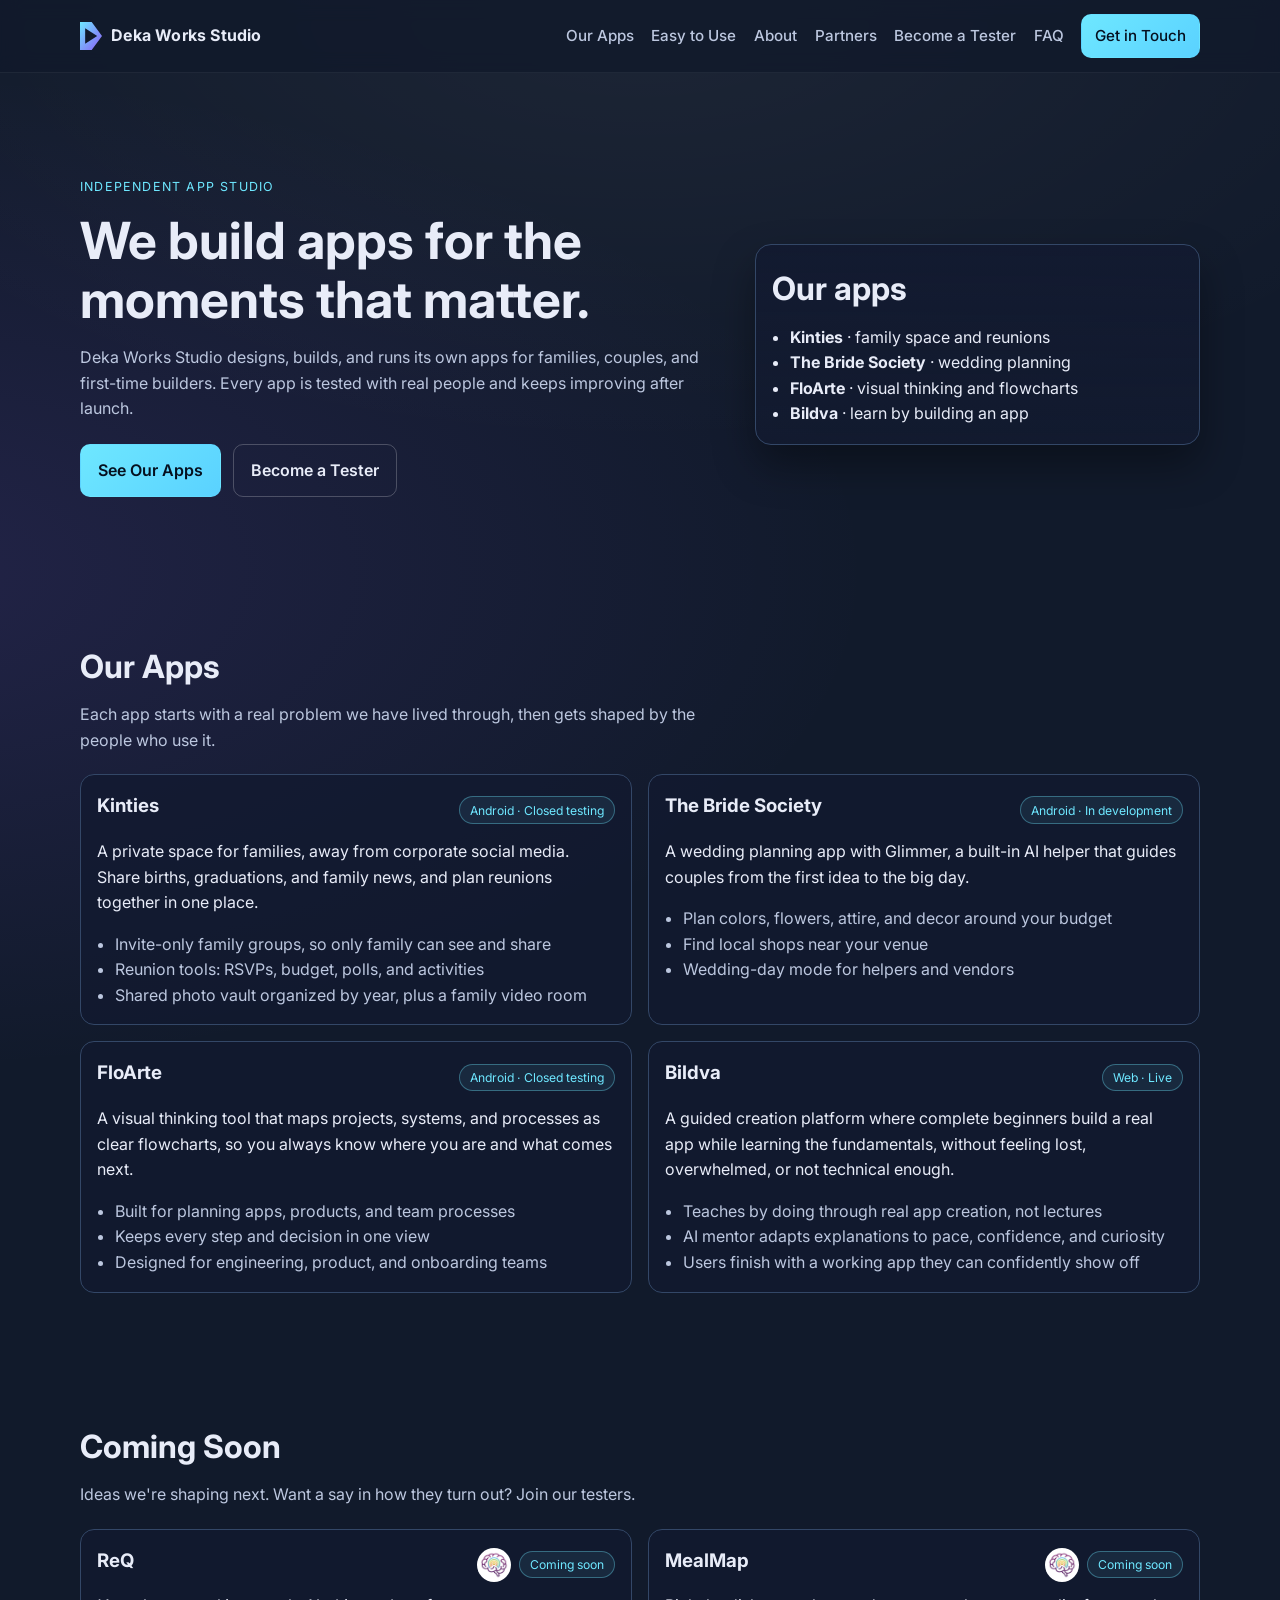
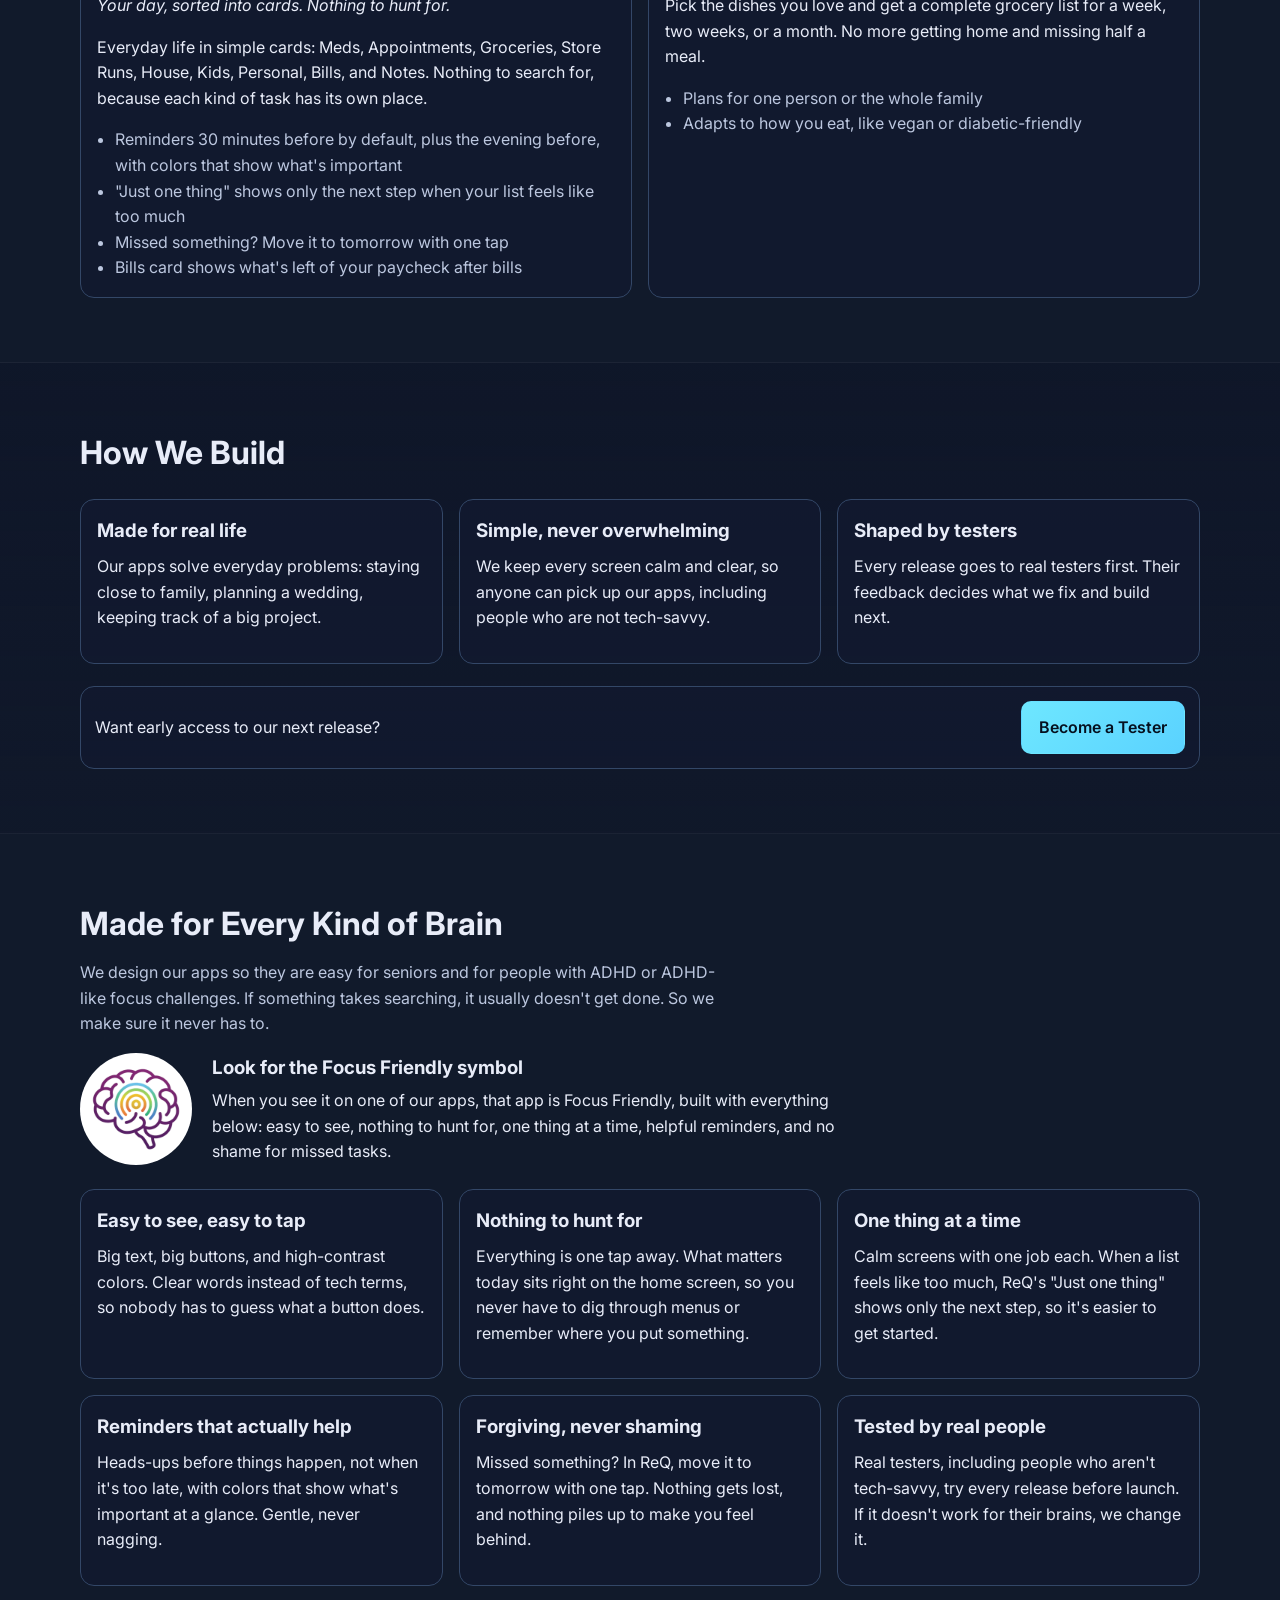
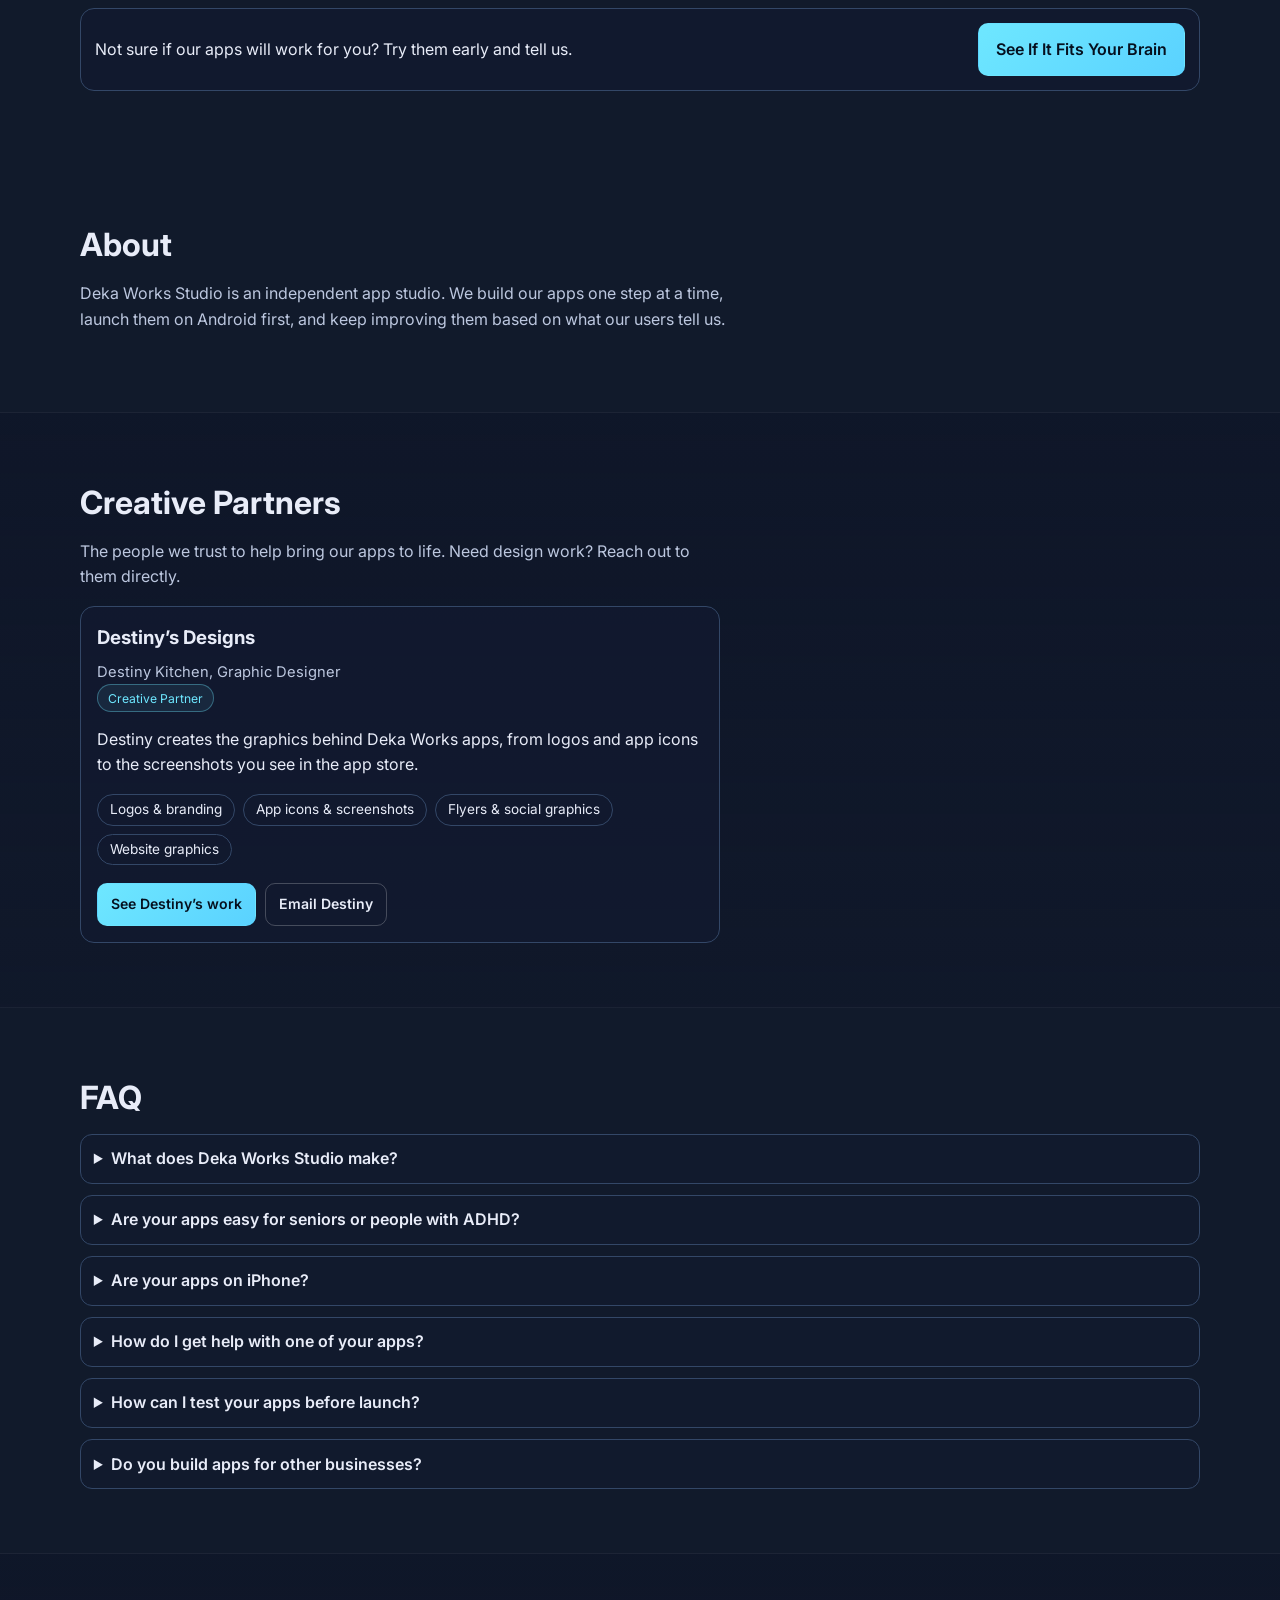
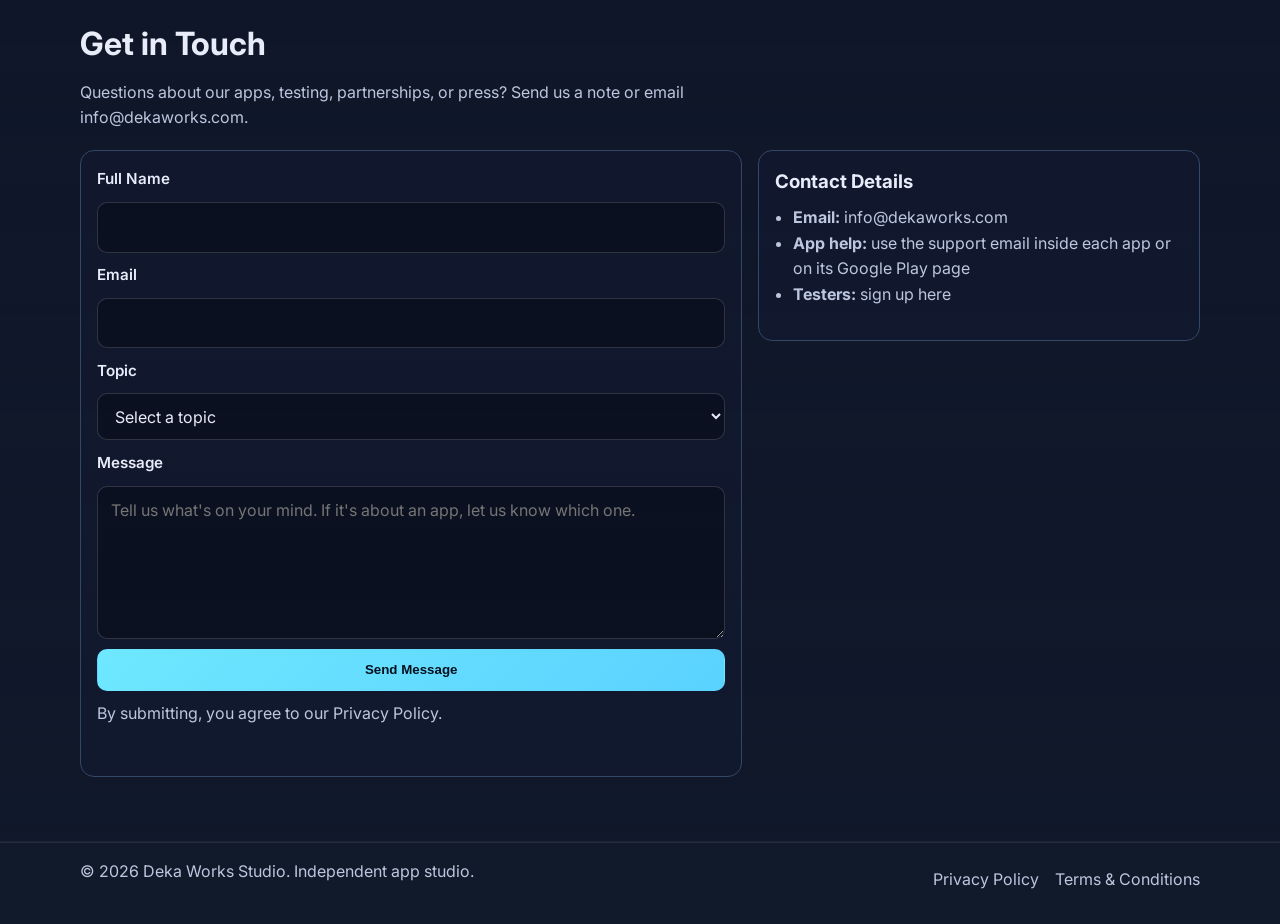
==== index.html @ d9cb5212 "Add a Destiny's Designs portfolio page - Hero, services and a Start a design project button - Select" ====
<!doctype html>
<html lang="en">
  <head>
    <meta charset="UTF-8" />
    <meta name="viewport" content="width=device-width, initial-scale=1.0" />
    <link rel="icon" href="assets/favicons/favicon.svg" type="image/svg+xml" />
    <link rel="apple-touch-icon" href="assets/favicons/logo-icon.png" />
    <title>Deka Works Studio | The App Studio Behind Kinties, The Bride Society, FloArte &amp; Bildva</title>
    <meta
      name="description"
      content="Deka Works Studio is an independent app studio that designs, builds, and runs its own apps, including Kinties, The Bride Society, FloArte, and Bildva."
    />
    <meta name="theme-color" content="#0b1220" />
    <meta name="robots" content="index,follow" />
    <meta name="author" content="Deka Works Studio" />
    <link rel="canonical" href="https://dekaworks.com/" />

    <meta property="og:title" content="Deka Works Studio | Independent App Studio" />
    <meta
      property="og:description"
      content="Independent app studio behind Kinties, The Bride Society, FloArte, and Bildva."
    />
    <meta property="og:type" content="website" />
    <meta property="og:url" content="https://dekaworks.com/" />
    <meta property="og:site_name" content="Deka Works Studio" />
    <meta property="og:locale" content="en_US" />
    <meta property="og:image" content="https://dekaworks.com/assets/logos/og-image.png" />
    <meta property="og:image:alt" content="Deka Works Studio preview" />

    <meta name="twitter:card" content="summary_large_image" />
    <meta name="twitter:title" content="Deka Works Studio | Independent App Studio" />
    <meta
      name="twitter:description"
      content="Independent app studio behind Kinties, The Bride Society, FloArte, and Bildva."
    />
    <meta name="twitter:image" content="https://dekaworks.com/assets/logos/og-image.png" />
    <script defer data-domain="dekaworks.com" src="https://plausible.io/js/script.outbound-links.file-downloads.js"></script>

    <script type="application/ld+json">
{
  "@context": "https://schema.org",
  "@type": "Organization",
  "name": "Deka Works Studio",
  "url": "https://dekaworks.com",
  "logo": "https://dekaworks.com/assets/logos/logo-dark.png",
  "description": "Deka Works Studio is an independent app studio that designs, builds, and runs its own apps, including Kinties, The Bride Society, FloArte, and Bildva.",
  "email": "info@dekaworks.com"
}
    </script>
    <script type="application/ld+json">
{
  "@context": "https://schema.org",
  "@type": "FAQPage",
  "mainEntity": [
    {
      "@type": "Question",
      "name": "What does Deka Works Studio make?",
      "acceptedAnswer": {
        "@type": "Answer",
        "text": "We design, build, and run our own apps: Kinties for families, The Bride Society for couples planning a wedding, FloArte for mapping projects and processes, and Bildva for first-time app builders."
      }
    },
    {
      "@type": "Question",
      "name": "Are your apps on iPhone?",
      "acceptedAnswer": {
        "@type": "Answer",
        "text": "Our apps launch on Android first. iPhone versions are planned for later."
      }
    },
    {
      "@type": "Question",
      "name": "How do I get help with one of your apps?",
      "acceptedAnswer": {
        "@type": "Answer",
        "text": "Use the support email listed inside the app or on its Google Play page, or contact us at info@dekaworks.com and we will point you in the right direction."
      }
    },
    {
      "@type": "Question",
      "name": "How can I test your apps before launch?",
      "acceptedAnswer": {
        "@type": "Answer",
        "text": "Sign up on our App Testers page. We invite testers to early releases and ask for honest feedback."
      }
    },
    {
      "@type": "Question",
      "name": "Do you build apps for other businesses?",
      "acceptedAnswer": {
        "@type": "Answer",
        "text": "Not right now. We are focused on building and improving our own apps."
      }
    }
  ]
}
    </script>

    <style>
      :root {
        --bg: #111a2b;
        --text: #e8ecf8;
        --muted: #bcc7df;
        --brand: #6ee7ff;
        --brand-2: #8b5cf6;
        --line: #334767;
      }
      * {
        box-sizing: border-box;
      }
      html,
      body {
        margin: 0;
        padding: 0;
      }
      body {
        font-family: Inter, system-ui, -apple-system, Segoe UI, Roboto, Helvetica, Arial, sans-serif;
        color: var(--text);
        background: radial-gradient(1200px 600px at 80% -10%, rgba(110, 231, 255, 0.16), transparent),
          radial-gradient(1000px 500px at -10% 10%, rgba(139, 92, 246, 0.14), transparent),
          radial-gradient(900px 450px at 50% 0%, rgba(255, 255, 255, 0.05), transparent), var(--bg);
        line-height: 1.6;
      }
      .container {
        width: min(1120px, 92%);
        margin: 0 auto;
      }
      .site-header {
        position: sticky;
        top: 0;
        z-index: 50;
        backdrop-filter: blur(10px);
        background: rgba(17, 26, 43, 0.8);
        border-bottom: 1px solid rgba(255, 255, 255, 0.06);
      }
      .nav-wrap {
        display: flex;
        align-items: center;
        justify-content: space-between;
        min-height: 72px;
        gap: 1rem;
      }
      .brand {
        display: inline-flex;
        align-items: center;
        gap: 0.55rem;
        font-weight: 700;
        letter-spacing: 0.2px;
        color: inherit;
        text-decoration: none;
      }
      .brand-dot {
        width: 12px;
        height: 12px;
        border-radius: 999px;
        background: linear-gradient(135deg, var(--brand), var(--brand-2));
        box-shadow: 0 0 16px rgba(110, 231, 255, 0.8);
      }
      .brand-mark {
        display: block;
        height: 28px;
        width: auto;
      }
      .site-nav {
        display: flex;
        align-items: center;
        gap: 1.1rem;
      }
      .site-nav a {
        color: var(--muted);
        text-decoration: none;
        font-weight: 500;
        font-size: 0.95rem;
      }
      .hero {
        padding: 6.5rem 0 4rem;
      }
      .hero-grid {
        display: grid;
        grid-template-columns: 1.3fr 0.9fr;
        gap: 2rem;
        align-items: center;
      }
      .eyebrow {
        color: var(--brand);
        text-transform: uppercase;
        letter-spacing: 1.2px;
        font-size: 0.78rem;
        margin: 0 0 0.9rem;
      }
      h1 {
        font-size: clamp(2rem, 4vw, 3.35rem);
        line-height: 1.15;
        margin: 0 0 1rem;
      }
      .hero-copy {
        color: var(--muted);
        max-width: 65ch;
      }
      .hero-card {
        border: 1px solid var(--line);
        border-radius: 16px;
        padding: 1.1rem 1rem;
        background: linear-gradient(180deg, rgba(18, 26, 48, 0.96), rgba(18, 26, 48, 0.72));
      }
      @media (max-width: 960px) {
        .site-nav {
          display: none;
        }
        .hero {
          padding-top: 4.5rem;
        }
        .hero-grid {
          grid-template-columns: 1fr;
        }
      }
    </style>

    <link rel="preconnect" href="https://fonts.googleapis.com" />
    <link rel="preconnect" href="https://fonts.gstatic.com" crossorigin />
    <link
      href="https://fonts.googleapis.com/css2?family=Inter:wght@400;600;700&display=swap"
      rel="stylesheet"
    />
    <link rel="preload" href="styles.css" as="style" />
    <link rel="stylesheet" href="styles.css" media="print" onload="this.media='all'" />
    <noscript><link rel="stylesheet" href="styles.css" /></noscript>
  </head>
  <body>
    <header class="site-header" id="top">
      <div class="container nav-wrap">
        <a class="brand" href="#top" aria-label="Deka Works Studio home">
          <img class="brand-mark" src="assets/logos/logo-icon.svg" alt="" width="22" height="28" />
          <span>Deka Works Studio</span>
        </a>
        <button class="nav-toggle" aria-label="Toggle navigation" aria-expanded="false">
          <span></span><span></span><span></span>
        </button>
        <nav class="site-nav" aria-label="Primary navigation">
          <a href="#apps">Our Apps</a>
          <a href="#easy-to-use">Easy to Use</a>
          <a href="#about">About</a>
          <a href="#partners">Partners</a>
          <a href="app-testers.html">Become a Tester</a>
          <a href="#faq">FAQ</a>
          <a href="#contact" class="btn btn-sm">Get in Touch</a>
        </nav>
      </div>
    </header>

    <main>
      <section class="hero">
        <div class="container hero-grid">
          <div>
            <p class="eyebrow">Independent App Studio</p>
            <h1>We build apps for the moments that matter.</h1>
            <p class="hero-copy">
              Deka Works Studio designs, builds, and runs its own apps for families, couples, and
              first-time builders. Every app is tested with real people and keeps improving after launch.
            </p>
            <div class="hero-cta">
              <a href="#apps" class="btn">See Our Apps</a>
              <a href="app-testers.html" class="btn btn-ghost">Become a Tester</a>
            </div>
          </div>
          <aside class="hero-card" aria-label="Our apps at a glance">
            <h2>Our apps</h2>
            <ul>
              <li><strong>Kinties</strong> · family space and reunions</li>
              <li><strong>The Bride Society</strong> · wedding planning</li>
              <li><strong>FloArte</strong> · visual thinking and flowcharts</li>
              <li><strong>Bildva</strong> · learn by building an app</li>
            </ul>
          </aside>
        </div>
      </section>

      <section class="section" id="apps">
        <div class="container">
          <h2>Our Apps</h2>
          <p class="section-copy">
            Each app starts with a real problem we have lived through, then gets shaped by the people who use it.
          </p>
          <div class="cards-grid cards-grid-2 portfolio-grid">
            <article class="card case-study">
              <div class="case-head">
                <h3>Kinties</h3>
                <span class="chip">Android · Closed testing</span>
              </div>
              <p>
                A private space for families, away from corporate social media. Share births, graduations, and family news, and plan reunions together in one place.
              </p>
              <ul class="case-metrics">
                <li>Invite-only family groups, so only family can see and share</li>
                <li>Reunion tools: RSVPs, budget, polls, and activities</li>
                <li>Shared photo vault organized by year, plus a family video room</li>
              </ul>
            </article>
            <article class="card case-study">
              <div class="case-head">
                <h3>The Bride Society</h3>
                <span class="chip">Android · In development</span>
              </div>
              <p>
                A wedding planning app with Glimmer, a built-in AI helper that guides couples from the first idea to the big day.
              </p>
              <ul class="case-metrics">
                <li>Plan colors, flowers, attire, and decor around your budget</li>
                <li>Find local shops near your venue</li>
                <li>Wedding-day mode for helpers and vendors</li>
              </ul>
            </article>
            <article class="card case-study">
              <div class="case-head">
                <h3>FloArte</h3>
                <span class="chip">Android · Closed testing</span>
              </div>
              <p>
                A visual thinking tool that maps projects, systems, and processes as clear flowcharts, so you always know where you are and what comes next.
              </p>
              <ul class="case-metrics">
                <li>Built for planning apps, products, and team processes</li>
                <li>Keeps every step and decision in one view</li>
                <li>Designed for engineering, product, and onboarding teams</li>
              </ul>
            </article>
            <article class="card case-study">
              <div class="case-head">
                <h3>Bildva</h3>
                <span class="chip">Web · Live</span>
              </div>
              <p>
                A guided creation platform where complete beginners build a real app while learning the fundamentals, without feeling lost, overwhelmed, or not technical enough.
              </p>
              <ul class="case-metrics">
                <li>Teaches by doing through real app creation, not lectures</li>
                <li>AI mentor adapts explanations to pace, confidence, and curiosity</li>
                <li>Users finish with a working app they can confidently show off</li>
              </ul>
            </article>
          </div>
        </div>
        </div>
      </section>

      <section class="section" id="coming-soon">
        <div class="container">
          <h2>Coming Soon</h2>
          <p class="section-copy">
            Ideas we're shaping next. Want a say in how they turn out? <a href="app-testers.html">Join our testers</a>.
          </p>
          <div class="cards-grid cards-grid-2">
            <article class="card case-study">
              <div class="case-head">
                <h3>ReQ</h3>
                <span class="case-tags"><span class="brain-badge brain-badge-sm" title="Focus Friendly: built for every kind of brain"><img src="assets/images/focus-friendly.png" alt="Focus Friendly" width="28" height="28" loading="lazy" decoding="async"></span><span class="chip">Coming soon</span></span>
              </div>
              <p class="case-tagline"><em>Your day, sorted into cards. Nothing to hunt for.</em></p>
              <p>
                Everyday life in simple cards: Meds, Appointments, Groceries, Store Runs, House, Kids, Personal, Bills, and Notes. Nothing to search for, because each kind of task has its own place.
              </p>
              <ul class="case-metrics">
                <li>Reminders 30 minutes before by default, plus the evening before, with colors that show what's important</li>
                <li>"Just one thing" shows only the next step when your list feels like too much</li>
                <li>Missed something? Move it to tomorrow with one tap</li>
                <li>Bills card shows what's left of your paycheck after bills</li>
              </ul>
            </article>
            <article class="card case-study">
              <div class="case-head">
                <h3>MealMap</h3>
                <span class="case-tags"><span class="brain-badge brain-badge-sm" title="Focus Friendly: built for every kind of brain"><img src="assets/images/focus-friendly.png" alt="Focus Friendly" width="28" height="28" loading="lazy" decoding="async"></span><span class="chip">Coming soon</span></span>
              </div>
              <p>
                Pick the dishes you love and get a complete grocery list for a week, two weeks, or a month. No more getting home and missing half a meal.
              </p>
              <ul class="case-metrics">
                <li>Plans for one person or the whole family</li>
                <li>Adapts to how you eat, like vegan or diabetic-friendly</li>
              </ul>
            </article>
          </div>
        </div>
      </section>

      <section class="section section-alt" id="values">
        <div class="container">
          <h2>How We Build</h2>
          <div class="cards-grid">
            <article class="card">
              <h3>Made for real life</h3>
              <p>Our apps solve everyday problems: staying close to family, planning a wedding, keeping track of a big project.</p>
            </article>
            <article class="card">
              <h3>Simple, never overwhelming</h3>
              <p>We keep every screen calm and clear, so anyone can pick up our apps, including people who are not tech-savvy.</p>
            </article>
            <article class="card">
              <h3>Shaped by testers</h3>
              <p>Every release goes to real testers first. Their feedback decides what we fix and build next.</p>
            </article>
          </div>
          <div class="inline-cta">
            <p>Want early access to our next release?</p>
            <a class="btn" href="app-testers.html">Become a Tester</a>
          </div>
        </div>
      </section>

      <section class="section" id="easy-to-use">
        <div class="container">
          <h2>Made for Every Kind of Brain</h2>
          <p class="section-copy">
            We design our apps so they are easy for seniors and for people with ADHD or ADHD-like focus challenges.
            If something takes searching, it usually doesn't get done. So we make sure it never has to.
          </p>
          <div class="brain-badge-intro">
            <span class="brain-badge brain-badge-lg">
              <img src="assets/images/focus-friendly.png" alt="Focus Friendly symbol: a brain with colorful rings" width="96" height="96" loading="lazy" decoding="async">
            </span>
            <div>
              <h3>Look for the Focus Friendly symbol</h3>
              <p>When you see it on one of our apps, that app is Focus Friendly, built with everything below: easy to see, nothing to hunt for, one thing at a time, helpful reminders, and no shame for missed tasks.</p>
            </div>
          </div>
          <div class="cards-grid">
            <article class="card">
              <h3>Easy to see, easy to tap</h3>
              <p>Big text, big buttons, and high-contrast colors. Clear words instead of tech terms, so nobody has to guess what a button does.</p>
            </article>
            <article class="card">
              <h3>Nothing to hunt for</h3>
              <p>Everything is one tap away. What matters today sits right on the home screen, so you never have to dig through menus or remember where you put something.</p>
            </article>
            <article class="card">
              <h3>One thing at a time</h3>
              <p>Calm screens with one job each. When a list feels like too much, ReQ's "Just one thing" shows only the next step, so it's easier to get started.</p>
            </article>
            <article class="card">
              <h3>Reminders that actually help</h3>
              <p>Heads-ups before things happen, not when it's too late, with colors that show what's important at a glance. Gentle, never nagging.</p>
            </article>
            <article class="card">
              <h3>Forgiving, never shaming</h3>
              <p>Missed something? In ReQ, move it to tomorrow with one tap. Nothing gets lost, and nothing piles up to make you feel behind.</p>
            </article>
            <article class="card">
              <h3>Tested by real people</h3>
              <p>Real testers, including people who aren't tech-savvy, try every release before launch. If it doesn't work for their brains, we change it.</p>
            </article>
          </div>
          <div class="inline-cta">
            <p>Not sure if our apps will work for you? Try them early and tell us.</p>
            <a class="btn" href="app-testers.html">See If It Fits Your Brain</a>
          </div>
        </div>
      </section>

      <section class="section" id="about">
        <div class="container">
          <h2>About</h2>
          <p class="section-copy">
            Deka Works Studio is an independent app studio. We build our apps one step at a time,
            launch them on Android first, and keep improving them based on what our users tell us.
          </p>
        </div>
      </section>

      <section class="section section-alt" id="partners">
        <div class="container">
          <h2>Creative Partners</h2>
          <p class="section-copy">
            The people we trust to help bring our apps to life. Need design work? Reach out to them directly.
          </p>
          <article class="card partner-card">
            <div class="case-head">
              <div>
                <h3>Destiny&rsquo;s Designs</h3>
                <p class="partner-role">Destiny Kitchen, Graphic Designer</p>
              </div>
              <span class="chip">Creative Partner</span>
            </div>
            <p>
              Destiny creates the graphics behind Deka Works apps, from logos and app icons to the screenshots you see in the app store.
            </p>
            <ul class="partner-services" aria-label="Design services">
              <li>Logos &amp; branding</li>
              <li>App icons &amp; screenshots</li>
              <li>Flyers &amp; social graphics</li>
              <li>Website graphics</li>
            </ul>
            <div class="partner-links">
              <a class="btn btn-sm" href="destinys-designs.html">See Destiny&rsquo;s work</a>
              <a class="btn btn-sm btn-ghost" href="mailto:DestinyJKitchen@gmail.com?subject=Design%20project%20(found%20you%20on%20Deka%20Works)">Email Destiny</a>
            </div>
          </article>
        </div>
      </section>

      <section class="section" id="faq">
        <div class="container">
          <h2>FAQ</h2>
          <details>
            <summary>What does Deka Works Studio make?</summary>
            <p>We design, build, and run our own apps: Kinties for families, The Bride Society for couples planning a wedding, FloArte for mapping projects and processes, and Bildva for first-time app builders.</p>
          </details>
          <details>
            <summary>Are your apps easy for seniors or people with ADHD?</summary>
            <p>Yes, that's how we design them. Big text and buttons, plain words, nothing hidden in menus, one thing per screen, and reminders before things happen. Real testers, including people who aren't tech-savvy, try every release first. Want to see if one works for you? <a href="app-testers.html">Become a tester</a>.</p>
          </details>
          <details>
            <summary>Are your apps on iPhone?</summary>
            <p>Our apps launch on Android first. iPhone versions are planned for later.</p>
          </details>
          <details>
            <summary>How do I get help with one of your apps?</summary>
            <p>Use the support email listed inside the app or on its Google Play page, or contact us at <a href="mailto:info@dekaworks.com">info@dekaworks.com</a> and we will point you in the right direction.</p>
          </details>
          <details>
            <summary>How can I test your apps before launch?</summary>
            <p>Sign up on our App Testers page. We invite testers to early releases and ask for honest feedback.</p>
          </details>
          <details>
            <summary>Do you build apps for other businesses?</summary>
            <p>Not right now. We are focused on building and improving our own apps.</p>
          </details>
        </div>
      </section>

      <section class="section section-alt" id="contact">
        <div class="container">
          <h2>Get in Touch</h2>
          <p class="section-copy">
            Questions about our apps, testing, partnerships, or press? Send us a note or email
            <a href="mailto:info@dekaworks.com">info@dekaworks.com</a>.
          </p>
          <div class="contact-grid">
            <form
              class="contact-form"
              id="contact-form"
              aria-label="Contact form"
              action="https://formsubmit.co/info@dekaworks.com"
              method="POST"
            >
              <input class="hp-field" id="website" name="_honey" type="text" tabindex="-1" autocomplete="off" />
              <input id="form-started-at" name="form-started-at" type="hidden" value="" />
              <input type="hidden" name="_subject" value="New Message - Deka Works Studio" />
              <input type="hidden" name="_next" value="https://dekaworks.com/thank-you.html" />
              <input type="hidden" name="_captcha" value="true" />
              <input type="hidden" name="_template" value="table" />

              <label for="name">Full Name</label>
              <input id="name" name="name" type="text" autocomplete="name" required />

              <label for="email">Email</label>
              <input id="email" name="email" type="email" autocomplete="email" required />

              <label for="topic">Topic</label>
              <select id="topic" name="topic" required>
                <option value="">Select a topic</option>
                <option>Help with one of our apps</option>
                <option>Becoming a tester</option>
                <option>Partnerships</option>
                <option>Press</option>
                <option>Something else</option>
              </select>

              <label for="message">Message</label>
              <textarea
                id="message"
                name="message"
                rows="5"
                placeholder="Tell us what's on your mind. If it's about an app, let us know which one."
                required
              ></textarea>

              <button class="btn" type="submit">Send Message</button>
              <p class="form-note">
                By submitting, you agree to our <a href="privacy-policy.html">Privacy Policy</a>.
              </p>
              <p class="form-note" id="form-note" aria-live="polite"></p>
            </form>

            <aside class="contact-details" aria-label="Contact details">
              <h3>Contact Details</h3>
              <ul>
                <li><strong>Email:</strong> <a href="mailto:info@dekaworks.com">info@dekaworks.com</a></li>
                <li><strong>App help:</strong> use the support email inside each app or on its Google Play page</li>
                <li><strong>Testers:</strong> <a href="app-testers.html">sign up here</a></li>
              </ul>
            </aside>
          </div>
        </div>
      </section>
    </main>

    <footer class="site-footer">
      <div class="container footer-wrap">
        <p>© <span id="year"></span> Deka Works Studio. Independent app studio.</p>
        <nav aria-label="Legal links" class="footer-links">
          <a href="privacy-policy.html">Privacy Policy</a>
          <a href="terms-and-conditions.html">Terms &amp; Conditions</a>
        </nav>
      </div>
    </footer>

    <button class="back-to-top" id="back-to-top" type="button" aria-label="Back to top">Top</button>

    <script>
      const navToggle = document.querySelector('.nav-toggle');
      const siteNav = document.querySelector('.site-nav');
      if (navToggle && siteNav) {
        navToggle.addEventListener('click', () => {
          const expanded = navToggle.getAttribute('aria-expanded') === 'true';
          navToggle.setAttribute('aria-expanded', String(!expanded));
          siteNav.classList.toggle('open');
        });
      }
      const contactForm = document.getElementById('contact-form');
      const formNote = document.getElementById('form-note');
      const formStartedAt = document.getElementById('form-started-at');
      if (formStartedAt) {
        formStartedAt.value = String(Date.now());
      }

      const trackEvent = (eventName) => {
        if (window.plausible) {
          window.plausible(eventName);
          return;
        }
        if (window.gtag) {
          window.gtag('event', eventName);
          return;
        }
        window.dataLayer = window.dataLayer || [];
        window.dataLayer.push({ event: eventName });
      };

      if (contactForm) {
        contactForm.addEventListener('submit', (event) => {
          const honeypot = document.getElementById('website')?.value || '';
          const startedAt = Number(formStartedAt?.value || 0);
          const elapsedMs = Date.now() - startedAt;

          if (honeypot.trim()) {
            if (formNote) {
              formNote.textContent = 'Submission blocked.';
            }
            return;
          }

          if (!startedAt || elapsedMs < 2500) {
            if (formNote) {
              formNote.textContent = 'Please take a moment to review your details and submit again.';
            }
            return;
          }

          trackEvent('contact_inquiry_submit');

          if (formNote) {
            formNote.textContent = 'Submitting your inquiry...';
          }
        });
      }

      document.querySelectorAll('a[href="#contact"], a[href^="mailto:"], a[href*="portal.dekaworks.com"]').forEach((anchor) => {
        anchor.addEventListener('click', () => {
          const raw = anchor.getAttribute('href') || 'unknown_link';
          const label = raw.replace(/[^a-zA-Z0-9_-]/g, '_').slice(0, 80);
          trackEvent(`cta_click_${label}`);
        });
      });

      const backToTopButton = document.getElementById('back-to-top');
      if (backToTopButton) {
        const toggleBackToTop = () => {
          const shouldShow = window.scrollY > 320;
          backToTopButton.classList.toggle('show', shouldShow);
        };

        window.addEventListener('scroll', toggleBackToTop, { passive: true });
        toggleBackToTop();

        backToTopButton.addEventListener('click', () => {
          window.scrollTo({ top: 0, behavior: 'smooth' });
        });
      }

      document.getElementById('year').textContent = new Date().getFullYear();
    </script>
  </body>
</html>
---- styles.css ----
:root {
  --bg: #111a2b;
  --bg-alt: #16233a;
  --surface: #1a2a45;
  --text: #e8ecf8;
  --muted: #bcc7df;
  --line: #334767;
  --brand: #6ee7ff;
  --brand-2: #8b5cf6;
  --ok: #22c55e;
  --shadow: 0 20px 40px rgba(0, 0, 0, 0.35);
}

* {
  box-sizing: border-box;
}

html,
body {
  margin: 0;
  padding: 0;
}

body {
  font-family: Inter, system-ui, -apple-system, Segoe UI, Roboto, Helvetica, Arial, sans-serif;
  background: radial-gradient(1200px 600px at 80% -10%, rgba(110, 231, 255, 0.16), transparent),
    radial-gradient(1000px 500px at -10% 10%, rgba(139, 92, 246, 0.14), transparent),
    radial-gradient(900px 450px at 50% 0%, rgba(255, 255, 255, 0.05), transparent), var(--bg);
  color: var(--text);
  line-height: 1.6;
}

a {
  color: inherit;
  text-decoration: none;
}

.container {
  width: min(1120px, 92%);
  margin: 0 auto;
}

.site-header {
  position: sticky;
  top: 0;
  z-index: 50;
  backdrop-filter: blur(10px);
  background: rgba(17, 26, 43, 0.8);
  border-bottom: 1px solid rgba(255, 255, 255, 0.06);
}

.nav-wrap {
  display: flex;
  align-items: center;
  justify-content: space-between;
  min-height: 72px;
  gap: 1rem;
}

.brand {
  display: inline-flex;
  align-items: center;
  gap: 0.55rem;
  font-weight: 700;
  letter-spacing: 0.2px;
}

.brand-dot {
  width: 12px;
  height: 12px;
  border-radius: 999px;
  background: linear-gradient(135deg, var(--brand), var(--brand-2));
  box-shadow: 0 0 16px rgba(110, 231, 255, 0.8);
}

.site-nav {
  display: flex;
  align-items: center;
  gap: 1.1rem;
}

.site-nav a {
  color: var(--muted);
  font-weight: 500;
  font-size: 0.95rem;
}

.site-nav a:hover {
  color: var(--text);
}

.nav-toggle {
  display: none;
  border: 0;
  background: transparent;
  cursor: pointer;
  width: 44px;
  height: 44px;
}

.nav-toggle span {
  display: block;
  width: 24px;
  height: 2px;
  margin: 5px auto;
  background: var(--text);
}

.hero {
  padding: 6.5rem 0 4rem;
}

.hero-grid {
  display: grid;
  grid-template-columns: 1.3fr 0.9fr;
  gap: 2rem;
  align-items: center;
}

.eyebrow {
  color: var(--brand);
  text-transform: uppercase;
  letter-spacing: 1.2px;
  font-size: 0.78rem;
  margin: 0 0 0.9rem;
}

h1 {
  font-size: clamp(2rem, 4vw, 3.35rem);
  line-height: 1.15;
  margin: 0 0 1rem;
}

h2 {
  font-size: clamp(1.5rem, 2.5vw, 2.1rem);
  margin: 0 0 0.65rem;
}

h3 {
  margin: 0 0 0.5rem;
}

p {
  margin: 0 0 1rem;
}

.hero-copy,
.section-copy {
  color: var(--muted);
  max-width: 65ch;
}

.hero-motto {
  margin: 0.15rem 0 0.95rem;
  font-weight: 600;
}

.hero-cta {
  display: flex;
  gap: 0.8rem;
  flex-wrap: wrap;
  margin: 1.4rem 0 1rem;
}

.btn {
  display: inline-flex;
  align-items: center;
  justify-content: center;
  gap: 0.4rem;
  border-radius: 10px;
  padding: 0.78rem 1.05rem;
  font-weight: 600;
  border: 1px solid transparent;
  background: linear-gradient(135deg, var(--brand), #5ad2ff);
  color: #05101f;
  transition: transform 0.18s ease, box-shadow 0.18s ease;
}

.btn:hover {
  transform: translateY(-1px);
  box-shadow: 0 10px 25px rgba(110, 231, 255, 0.22);
}

.btn-sm {
  padding: 0.58rem 0.8rem;
  font-size: 0.88rem;
}

.btn-ghost {
  border-color: rgba(255, 255, 255, 0.22);
  background: transparent;
  color: var(--text);
}

.text-link {
  display: inline-flex;
  margin-top: 0.95rem;
  color: var(--brand);
  text-decoration: underline;
  text-underline-offset: 3px;
}

.hero-points {
  margin: 1rem 0 0;
  padding-left: 1.1rem;
  color: var(--muted);
}

.hero-card {
  border: 1px solid var(--line);
  background: linear-gradient(180deg, rgba(18, 26, 48, 0.96), rgba(18, 26, 48, 0.72));
  border-radius: 16px;
  padding: 1.1rem 1rem;
  box-shadow: var(--shadow);
}

.hero-card ul {
  margin: 0;
  padding-left: 1.1rem;
}

.section {
  padding: 4rem 0;
}

.section-alt {
  background: linear-gradient(180deg, rgba(14, 21, 40, 0.75), rgba(14, 21, 40, 0.38));
  border-top: 1px solid rgba(255, 255, 255, 0.05);
  border-bottom: 1px solid rgba(255, 255, 255, 0.05);
}

.cards-grid {
  margin-top: 1.3rem;
  display: grid;
  gap: 1rem;
  grid-template-columns: repeat(3, minmax(0, 1fr));
}

.card {
  background: rgba(18, 26, 48, 0.76);
  border: 1px solid var(--line);
  border-radius: 14px;
  padding: 1rem;
}

.case-study .case-head {
  display: flex;
  align-items: center;
  justify-content: space-between;
  gap: 0.8rem;
  margin-bottom: 0.6rem;
}

.chip {
  display: inline-flex;
  align-items: center;
  border-radius: 999px;
  padding: 0.2rem 0.62rem;
  font-size: 0.76rem;
  color: var(--brand);
  border: 1px solid rgba(110, 231, 255, 0.35);
  background: rgba(110, 231, 255, 0.08);
}

.case-metrics {
  margin: 0.8rem 0 0;
  padding-left: 1.1rem;
  color: var(--muted);
}

.metrics-placeholder {
  margin: 0.8rem 0 0;
  padding-top: 0.65rem;
  border-top: 1px dashed rgba(255, 255, 255, 0.2);
  color: var(--muted);
  font-size: 0.92rem;
}

.table-wrap {
  margin-top: 1rem;
  border: 1px solid var(--line);
  border-radius: 14px;
  background: rgba(18, 26, 48, 0.76);
  overflow-x: auto;
}

.comparison-table {
  width: 100%;
  min-width: 760px;
  border-collapse: collapse;
}

.comparison-table th,
.comparison-table td {
  padding: 0.85rem 0.9rem;
  text-align: left;
  border-bottom: 1px solid rgba(255, 255, 255, 0.08);
  vertical-align: top;
}

.comparison-table thead th {
  position: sticky;
  top: 0;
  z-index: 1;
  background: rgba(12, 18, 33, 0.97);
  color: var(--text);
  font-weight: 700;
}

.comparison-table tbody td {
  color: var(--muted);
}

.comparison-table th:first-child,
.comparison-table td:first-child {
  color: var(--text);
  font-weight: 600;
  width: 21%;
}

.comparison-table tr:last-child td {
  border-bottom: 0;
}

.process-list {
  margin: 1.2rem 0 0;
  padding: 0;
  list-style: none;
  display: grid;
  grid-template-columns: repeat(3, minmax(0, 1fr));
  gap: 1rem;
}

.process-list li {
  border: 1px solid var(--line);
  border-radius: 14px;
  padding: 1rem;
  background: rgba(18, 26, 48, 0.6);
}

details {
  border: 1px solid var(--line);
  border-radius: 12px;
  padding: 0.7rem 0.8rem;
  background: rgba(18, 26, 48, 0.55);
}

details + details {
  margin-top: 0.7rem;
}

summary {
  cursor: pointer;
  font-weight: 600;
}

.contact-wrap {
  text-align: center;
}

.pricing-grid,
.testimonial-grid {
  align-items: stretch;
}

.pricing-card {
  display: flex;
  flex-direction: column;
  gap: 0.7rem;
}

.pricing-tag {
  display: inline-flex;
  width: fit-content;
  border-radius: 999px;
  border: 1px solid rgba(110, 231, 255, 0.32);
  color: var(--brand);
  background: rgba(110, 231, 255, 0.08);
  font-size: 0.78rem;
  padding: 0.2rem 0.55rem;
  margin: 0;
}

.pricing-card ul {
  margin: 0;
  padding-left: 1.1rem;
  color: var(--muted);
}

.pricing-card .btn {
  margin-top: auto;
}

.highlight-card {
  border-color: rgba(110, 231, 255, 0.42);
  box-shadow: 0 0 0 1px rgba(110, 231, 255, 0.2), var(--shadow);
}

.pricing-note {
  margin-top: 1rem;
  color: var(--muted);
}

.testimonial-card {
  display: flex;
  flex-direction: column;
  justify-content: space-between;
}

.testimonial-meta {
  margin: 0.4rem 0 0;
  color: var(--brand);
  font-weight: 600;
  font-size: 0.9rem;
}

.inline-cta {
  margin-top: 1.4rem;
  border: 1px solid var(--line);
  border-radius: 14px;
  padding: 0.9rem;
  background: rgba(18, 26, 48, 0.65);
  display: flex;
  align-items: center;
  justify-content: space-between;
  gap: 1rem;
  flex-wrap: wrap;
}

.inline-cta p {
  margin: 0;
}

.contact-grid {
  margin-top: 1.2rem;
  display: grid;
  grid-template-columns: 1.2fr 0.8fr;
  gap: 1rem;
  align-items: start;
}

.contact-form,
.contact-details {
  background: rgba(18, 26, 48, 0.76);
  border: 1px solid var(--line);
  border-radius: 14px;
  padding: 1rem;
}

.contact-form {
  display: grid;
  gap: 0.65rem;
}

.contact-form label {
  font-weight: 600;
  font-size: 0.95rem;
}

.contact-form input,
.contact-form select,
.contact-form textarea {
  width: 100%;
  border: 1px solid rgba(255, 255, 255, 0.15);
  background: rgba(10, 15, 29, 0.72);
  color: var(--text);
  border-radius: 10px;
  padding: 0.72rem 0.8rem;
  font: inherit;
}

.contact-form input:focus,
.contact-form select:focus,
.contact-form textarea:focus {
  outline: 2px solid rgba(110, 231, 255, 0.5);
  outline-offset: 1px;
  border-color: rgba(110, 231, 255, 0.4);
}

.form-note {
  margin: 0;
  color: var(--muted);
  min-height: 1.4em;
}

.hp-field {
  position: absolute;
  left: -9999px;
  width: 1px;
  height: 1px;
  opacity: 0;
}

.contact-details ul {
  margin: 0 0 1rem;
  padding-left: 1.1rem;
  color: var(--muted);
}

.service-page main {
  padding: 5.5rem 0 3rem;
}

.service-hero {
  padding: 1.2rem 0 0.6rem;
}

.breadcrumb {
  margin: 0 0 0.8rem;
  color: var(--muted);
  font-size: 0.9rem;
}

.breadcrumb a {
  color: var(--muted);
  text-decoration: underline;
  text-underline-offset: 3px;
}

.breadcrumb span {
  color: var(--text);
}

.service-hero p {
  color: var(--muted);
}

.service-grid {
  margin-top: 1rem;
  display: grid;
  grid-template-columns: 1.1fr 0.9fr;
  gap: 1rem;
  align-items: start;
}

.service-panel {
  background: rgba(18, 26, 48, 0.76);
  border: 1px solid var(--line);
  border-radius: 14px;
  padding: 1rem;
}

.service-panel ul {
  margin: 0.55rem 0 0;
  padding-left: 1.1rem;
  color: var(--muted);
}

.service-kpi {
  display: grid;
  grid-template-columns: repeat(3, minmax(0, 1fr));
  gap: 0.7rem;
}

.service-kpi .chip {
  justify-content: center;
  text-align: center;
  padding: 0.35rem 0.55rem;
}

.related-services {
  margin-top: 1rem;
  display: flex;
  gap: 0.65rem;
  flex-wrap: wrap;
}

.not-found {
  min-height: calc(100vh - 72px);
  display: grid;
  place-items: center;
  padding: 5rem 0 3rem;
}

.not-found-card {
  width: min(760px, 92%);
  background: rgba(18, 26, 48, 0.8);
  border: 1px solid var(--line);
  border-radius: 16px;
  padding: 1.4rem;
  text-align: center;
  box-shadow: var(--shadow);
}

.not-found-card p {
  color: var(--muted);
}

.not-found-actions {
  margin-top: 1rem;
  display: flex;
  gap: 0.8rem;
  justify-content: center;
  flex-wrap: wrap;
}

.site-footer {
  border-top: 1px solid rgba(255, 255, 255, 0.08);
  padding: 1rem 0 1.5rem;
  color: var(--muted);
}

.footer-wrap {
  display: flex;
  align-items: center;
  justify-content: space-between;
  gap: 1rem;
  flex-wrap: wrap;
}

.footer-links {
  display: inline-flex;
  gap: 1rem;
}

.footer-links a {
  color: var(--muted);
}

.footer-links a:hover {
  color: var(--text);
}

.back-to-top {
  position: fixed;
  right: 1rem;
  bottom: 1rem;
  z-index: 60;
  border: 1px solid rgba(110, 231, 255, 0.35);
  background: rgba(18, 26, 48, 0.92);
  color: var(--text);
  border-radius: 999px;
  padding: 0.55rem 0.9rem;
  font-weight: 700;
  letter-spacing: 0.3px;
  cursor: pointer;
  opacity: 0;
  transform: translateY(8px);
  pointer-events: none;
  transition: opacity 0.2s ease, transform 0.2s ease, background 0.2s ease;
}

.back-to-top.show {
  opacity: 1;
  transform: translateY(0);
  pointer-events: auto;
}

.back-to-top:hover {
  background: rgba(27, 39, 70, 0.95);
}

.legal-page main {
  padding: 5.5rem 0 3rem;
}

.legal-hero {
  padding: 1.25rem 0 0.5rem;
}

.legal-hero p {
  color: var(--muted);
  margin-bottom: 0;
}

.legal-card {
  margin-top: 1rem;
  background: rgba(18, 26, 48, 0.78);
  border: 1px solid var(--line);
  border-radius: 16px;
  padding: 1.2rem;
  box-shadow: var(--shadow);
}

.legal-card section + section {
  margin-top: 1.3rem;
  padding-top: 1.3rem;
  border-top: 1px solid rgba(255, 255, 255, 0.08);
}

.legal-card h2 {
  font-size: clamp(1.1rem, 2vw, 1.4rem);
}

.legal-card ul {
  margin: 0.5rem 0 0;
  padding-left: 1.1rem;
  color: var(--muted);
}

.legal-meta {
  margin-top: 1.2rem;
  color: var(--muted);
  font-size: 0.95rem;
}

@media (max-width: 980px) {
  .hero-grid,
  .cards-grid,
  .process-list,
  .contact-grid,
  .service-grid,
  .service-kpi {
    grid-template-columns: 1fr;
  }

  .hero {
    padding-top: 5.5rem;
  }
}

@media (max-width: 760px) {
  .nav-toggle {
    display: inline-block;
  }

  .site-nav {
    position: absolute;
    top: 72px;
    left: 0;
    right: 0;
    background: rgba(10, 15, 29, 0.98);
    border-bottom: 1px solid rgba(255, 255, 255, 0.06);
    display: none;
    flex-direction: column;
    align-items: flex-start;
    padding: 1rem 4%;
  }

  .site-nav.open {
    display: flex;
  }

  .site-nav .btn {
    width: 100%;
  }
}

/* Brand mark + readable header button */
.brand-mark {
  display: block;
  height: 28px;
  width: auto;
}

.site-nav a.btn,
.site-nav a.btn:hover {
  color: #05101f;
}

/* Two-column card grid for 4-card sections */
.cards-grid.cards-grid-2 {
  grid-template-columns: repeat(2, minmax(0, 1fr));
}

@media (max-width: 980px) {
  .cards-grid.cards-grid-2 {
    grid-template-columns: 1fr;
  }
}

/* Focus Friendly symbol: apps built for seniors and ADHD-style focus */
.brain-badge {
  display: inline-flex;
  align-items: center;
  justify-content: center;
  background: #ffffff;
  border-radius: 50%;
  flex-shrink: 0;
}
.brain-badge img {
  display: block;
  width: 100%;
  height: auto;
}
.brain-badge-lg {
  width: 112px;
  height: 112px;
  padding: 8px;
}
.brain-badge-sm {
  width: 34px;
  height: 34px;
  padding: 3px;
}
.brain-badge-intro {
  display: flex;
  align-items: center;
  gap: 1.25rem;
  margin: 0 0 1.5rem;
  max-width: 760px;
}
.brain-badge-intro h3 {
  margin: 0 0 0.35rem;
}
.brain-badge-intro p {
  margin: 0;
}
@media (max-width: 560px) {
  .brain-badge-intro {
    flex-direction: column;
    align-items: flex-start;
  }
}

.case-tags {
  display: inline-flex;
  align-items: center;
  gap: 0.5rem;
}

/* Creative Partners */
.partner-card {
  max-width: 640px;
}

.partner-role {
  margin: 0.15rem 0 0;
  color: var(--muted);
  font-size: 0.92rem;
}

.partner-services {
  display: flex;
  flex-wrap: wrap;
  gap: 0.5rem;
  list-style: none;
  margin: 0.9rem 0 1.1rem;
  padding: 0;
}

.partner-services li {
  border: 1px solid var(--line);
  border-radius: 999px;
  padding: 0.25rem 0.75rem;
  font-size: 0.85rem;
}

.partner-card .case-head {
  flex-wrap: wrap;
  align-items: flex-start;
  margin-bottom: 0.9rem;
}

/* Destiny's Designs page */
.dd-tagline {
  margin: -0.4rem 0 0.8rem;
  font-size: 1.15rem;
  font-weight: 600;
  color: var(--brand);
}

.dd-logo-grid {
  display: grid;
  grid-template-columns: repeat(auto-fit, minmax(200px, 1fr));
  gap: 0.75rem;
  list-style: none;
  margin: 1.5rem 0;
  padding: 0;
}

.dd-logo-grid li {
  display: flex;
  align-items: center;
  justify-content: center;
  min-height: 84px;
  padding: 1rem;
  border: 1px solid var(--line);
  border-radius: 14px;
  text-align: center;
  font-weight: 700;
  letter-spacing: 0.04em;
  text-transform: uppercase;
  font-size: 0.85rem;
  color: var(--text);
  opacity: 0.85;
}

.dd-cards {
  display: grid;
  grid-template-columns: repeat(auto-fit, minmax(240px, 1fr));
  gap: 1rem;
}

.dd-card h3 {
  margin: 0.2rem 0 0.3rem;
}

.dd-industry {
  margin: 0;
  font-size: 0.78rem;
  text-transform: uppercase;
  letter-spacing: 0.08em;
  color: var(--muted);
}

.dd-focus {
  margin: 0 0 0.6rem;
  font-size: 0.88rem;
  color: var(--brand);
}

.partner-links {
  display: flex;
  flex-wrap: wrap;
  gap: 0.6rem;
}
---- styles.css ----
:root {
  --bg: #111a2b;
  --bg-alt: #16233a;
  --surface: #1a2a45;
  --text: #e8ecf8;
  --muted: #bcc7df;
  --line: #334767;
  --brand: #6ee7ff;
  --brand-2: #8b5cf6;
  --ok: #22c55e;
  --shadow: 0 20px 40px rgba(0, 0, 0, 0.35);
}

* {
  box-sizing: border-box;
}

html,
body {
  margin: 0;
  padding: 0;
}

body {
  font-family: Inter, system-ui, -apple-system, Segoe UI, Roboto, Helvetica, Arial, sans-serif;
  background: radial-gradient(1200px 600px at 80% -10%, rgba(110, 231, 255, 0.16), transparent),
    radial-gradient(1000px 500px at -10% 10%, rgba(139, 92, 246, 0.14), transparent),
    radial-gradient(900px 450px at 50% 0%, rgba(255, 255, 255, 0.05), transparent), var(--bg);
  color: var(--text);
  line-height: 1.6;
}

a {
  color: inherit;
  text-decoration: none;
}

.container {
  width: min(1120px, 92%);
  margin: 0 auto;
}

.site-header {
  position: sticky;
  top: 0;
  z-index: 50;
  backdrop-filter: blur(10px);
  background: rgba(17, 26, 43, 0.8);
  border-bottom: 1px solid rgba(255, 255, 255, 0.06);
}

.nav-wrap {
  display: flex;
  align-items: center;
  justify-content: space-between;
  min-height: 72px;
  gap: 1rem;
}

.brand {
  display: inline-flex;
  align-items: center;
  gap: 0.55rem;
  font-weight: 700;
  letter-spacing: 0.2px;
}

.brand-dot {
  width: 12px;
  height: 12px;
  border-radius: 999px;
  background: linear-gradient(135deg, var(--brand), var(--brand-2));
  box-shadow: 0 0 16px rgba(110, 231, 255, 0.8);
}

.site-nav {
  display: flex;
  align-items: center;
  gap: 1.1rem;
}

.site-nav a {
  color: var(--muted);
  font-weight: 500;
  font-size: 0.95rem;
}

.site-nav a:hover {
  color: var(--text);
}

.nav-toggle {
  display: none;
  border: 0;
  background: transparent;
  cursor: pointer;
  width: 44px;
  height: 44px;
}

.nav-toggle span {
  display: block;
  width: 24px;
  height: 2px;
  margin: 5px auto;
  background: var(--text);
}

.hero {
  padding: 6.5rem 0 4rem;
}

.hero-grid {
  display: grid;
  grid-template-columns: 1.3fr 0.9fr;
  gap: 2rem;
  align-items: center;
}

.eyebrow {
  color: var(--brand);
  text-transform: uppercase;
  letter-spacing: 1.2px;
  font-size: 0.78rem;
  margin: 0 0 0.9rem;
}

h1 {
  font-size: clamp(2rem, 4vw, 3.35rem);
  line-height: 1.15;
  margin: 0 0 1rem;
}

h2 {
  font-size: clamp(1.5rem, 2.5vw, 2.1rem);
  margin: 0 0 0.65rem;
}

h3 {
  margin: 0 0 0.5rem;
}

p {
  margin: 0 0 1rem;
}

.hero-copy,
.section-copy {
  color: var(--muted);
  max-width: 65ch;
}

.hero-motto {
  margin: 0.15rem 0 0.95rem;
  font-weight: 600;
}

.hero-cta {
  display: flex;
  gap: 0.8rem;
  flex-wrap: wrap;
  margin: 1.4rem 0 1rem;
}

.btn {
  display: inline-flex;
  align-items: center;
  justify-content: center;
  gap: 0.4rem;
  border-radius: 10px;
  padding: 0.78rem 1.05rem;
  font-weight: 600;
  border: 1px solid transparent;
  background: linear-gradient(135deg, var(--brand), #5ad2ff);
  color: #05101f;
  transition: transform 0.18s ease, box-shadow 0.18s ease;
}

.btn:hover {
  transform: translateY(-1px);
  box-shadow: 0 10px 25px rgba(110, 231, 255, 0.22);
}

.btn-sm {
  padding: 0.58rem 0.8rem;
  font-size: 0.88rem;
}

.btn-ghost {
  border-color: rgba(255, 255, 255, 0.22);
  background: transparent;
  color: var(--text);
}

.text-link {
  display: inline-flex;
  margin-top: 0.95rem;
  color: var(--brand);
  text-decoration: underline;
  text-underline-offset: 3px;
}

.hero-points {
  margin: 1rem 0 0;
  padding-left: 1.1rem;
  color: var(--muted);
}

.hero-card {
  border: 1px solid var(--line);
  background: linear-gradient(180deg, rgba(18, 26, 48, 0.96), rgba(18, 26, 48, 0.72));
  border-radius: 16px;
  padding: 1.1rem 1rem;
  box-shadow: var(--shadow);
}

.hero-card ul {
  margin: 0;
  padding-left: 1.1rem;
}

.section {
  padding: 4rem 0;
}

.section-alt {
  background: linear-gradient(180deg, rgba(14, 21, 40, 0.75), rgba(14, 21, 40, 0.38));
  border-top: 1px solid rgba(255, 255, 255, 0.05);
  border-bottom: 1px solid rgba(255, 255, 255, 0.05);
}

.cards-grid {
  margin-top: 1.3rem;
  display: grid;
  gap: 1rem;
  grid-template-columns: repeat(3, minmax(0, 1fr));
}

.card {
  background: rgba(18, 26, 48, 0.76);
  border: 1px solid var(--line);
  border-radius: 14px;
  padding: 1rem;
}

.case-study .case-head {
  display: flex;
  align-items: center;
  justify-content: space-between;
  gap: 0.8rem;
  margin-bottom: 0.6rem;
}

.chip {
  display: inline-flex;
  align-items: center;
  border-radius: 999px;
  padding: 0.2rem 0.62rem;
  font-size: 0.76rem;
  color: var(--brand);
  border: 1px solid rgba(110, 231, 255, 0.35);
  background: rgba(110, 231, 255, 0.08);
}

.case-metrics {
  margin: 0.8rem 0 0;
  padding-left: 1.1rem;
  color: var(--muted);
}

.metrics-placeholder {
  margin: 0.8rem 0 0;
  padding-top: 0.65rem;
  border-top: 1px dashed rgba(255, 255, 255, 0.2);
  color: var(--muted);
  font-size: 0.92rem;
}

.table-wrap {
  margin-top: 1rem;
  border: 1px solid var(--line);
  border-radius: 14px;
  background: rgba(18, 26, 48, 0.76);
  overflow-x: auto;
}

.comparison-table {
  width: 100%;
  min-width: 760px;
  border-collapse: collapse;
}

.comparison-table th,
.comparison-table td {
  padding: 0.85rem 0.9rem;
  text-align: left;
  border-bottom: 1px solid rgba(255, 255, 255, 0.08);
  vertical-align: top;
}

.comparison-table thead th {
  position: sticky;
  top: 0;
  z-index: 1;
  background: rgba(12, 18, 33, 0.97);
  color: var(--text);
  font-weight: 700;
}

.comparison-table tbody td {
  color: var(--muted);
}

.comparison-table th:first-child,
.comparison-table td:first-child {
  color: var(--text);
  font-weight: 600;
  width: 21%;
}

.comparison-table tr:last-child td {
  border-bottom: 0;
}

.process-list {
  margin: 1.2rem 0 0;
  padding: 0;
  list-style: none;
  display: grid;
  grid-template-columns: repeat(3, minmax(0, 1fr));
  gap: 1rem;
}

.process-list li {
  border: 1px solid var(--line);
  border-radius: 14px;
  padding: 1rem;
  background: rgba(18, 26, 48, 0.6);
}

details {
  border: 1px solid var(--line);
  border-radius: 12px;
  padding: 0.7rem 0.8rem;
  background: rgba(18, 26, 48, 0.55);
}

details + details {
  margin-top: 0.7rem;
}

summary {
  cursor: pointer;
  font-weight: 600;
}

.contact-wrap {
  text-align: center;
}

.pricing-grid,
.testimonial-grid {
  align-items: stretch;
}

.pricing-card {
  display: flex;
  flex-direction: column;
  gap: 0.7rem;
}

.pricing-tag {
  display: inline-flex;
  width: fit-content;
  border-radius: 999px;
  border: 1px solid rgba(110, 231, 255, 0.32);
  color: var(--brand);
  background: rgba(110, 231, 255, 0.08);
  font-size: 0.78rem;
  padding: 0.2rem 0.55rem;
  margin: 0;
}

.pricing-card ul {
  margin: 0;
  padding-left: 1.1rem;
  color: var(--muted);
}

.pricing-card .btn {
  margin-top: auto;
}

.highlight-card {
  border-color: rgba(110, 231, 255, 0.42);
  box-shadow: 0 0 0 1px rgba(110, 231, 255, 0.2), var(--shadow);
}

.pricing-note {
  margin-top: 1rem;
  color: var(--muted);
}

.testimonial-card {
  display: flex;
  flex-direction: column;
  justify-content: space-between;
}

.testimonial-meta {
  margin: 0.4rem 0 0;
  color: var(--brand);
  font-weight: 600;
  font-size: 0.9rem;
}

.inline-cta {
  margin-top: 1.4rem;
  border: 1px solid var(--line);
  border-radius: 14px;
  padding: 0.9rem;
  background: rgba(18, 26, 48, 0.65);
  display: flex;
  align-items: center;
  justify-content: space-between;
  gap: 1rem;
  flex-wrap: wrap;
}

.inline-cta p {
  margin: 0;
}

.contact-grid {
  margin-top: 1.2rem;
  display: grid;
  grid-template-columns: 1.2fr 0.8fr;
  gap: 1rem;
  align-items: start;
}

.contact-form,
.contact-details {
  background: rgba(18, 26, 48, 0.76);
  border: 1px solid var(--line);
  border-radius: 14px;
  padding: 1rem;
}

.contact-form {
  display: grid;
  gap: 0.65rem;
}

.contact-form label {
  font-weight: 600;
  font-size: 0.95rem;
}

.contact-form input,
.contact-form select,
.contact-form textarea {
  width: 100%;
  border: 1px solid rgba(255, 255, 255, 0.15);
  background: rgba(10, 15, 29, 0.72);
  color: var(--text);
  border-radius: 10px;
  padding: 0.72rem 0.8rem;
  font: inherit;
}

.contact-form input:focus,
.contact-form select:focus,
.contact-form textarea:focus {
  outline: 2px solid rgba(110, 231, 255, 0.5);
  outline-offset: 1px;
  border-color: rgba(110, 231, 255, 0.4);
}

.form-note {
  margin: 0;
  color: var(--muted);
  min-height: 1.4em;
}

.hp-field {
  position: absolute;
  left: -9999px;
  width: 1px;
  height: 1px;
  opacity: 0;
}

.contact-details ul {
  margin: 0 0 1rem;
  padding-left: 1.1rem;
  color: var(--muted);
}

.service-page main {
  padding: 5.5rem 0 3rem;
}

.service-hero {
  padding: 1.2rem 0 0.6rem;
}

.breadcrumb {
  margin: 0 0 0.8rem;
  color: var(--muted);
  font-size: 0.9rem;
}

.breadcrumb a {
  color: var(--muted);
  text-decoration: underline;
  text-underline-offset: 3px;
}

.breadcrumb span {
  color: var(--text);
}

.service-hero p {
  color: var(--muted);
}

.service-grid {
  margin-top: 1rem;
  display: grid;
  grid-template-columns: 1.1fr 0.9fr;
  gap: 1rem;
  align-items: start;
}

.service-panel {
  background: rgba(18, 26, 48, 0.76);
  border: 1px solid var(--line);
  border-radius: 14px;
  padding: 1rem;
}

.service-panel ul {
  margin: 0.55rem 0 0;
  padding-left: 1.1rem;
  color: var(--muted);
}

.service-kpi {
  display: grid;
  grid-template-columns: repeat(3, minmax(0, 1fr));
  gap: 0.7rem;
}

.service-kpi .chip {
  justify-content: center;
  text-align: center;
  padding: 0.35rem 0.55rem;
}

.related-services {
  margin-top: 1rem;
  display: flex;
  gap: 0.65rem;
  flex-wrap: wrap;
}

.not-found {
  min-height: calc(100vh - 72px);
  display: grid;
  place-items: center;
  padding: 5rem 0 3rem;
}

.not-found-card {
  width: min(760px, 92%);
  background: rgba(18, 26, 48, 0.8);
  border: 1px solid var(--line);
  border-radius: 16px;
  padding: 1.4rem;
  text-align: center;
  box-shadow: var(--shadow);
}

.not-found-card p {
  color: var(--muted);
}

.not-found-actions {
  margin-top: 1rem;
  display: flex;
  gap: 0.8rem;
  justify-content: center;
  flex-wrap: wrap;
}

.site-footer {
  border-top: 1px solid rgba(255, 255, 255, 0.08);
  padding: 1rem 0 1.5rem;
  color: var(--muted);
}

.footer-wrap {
  display: flex;
  align-items: center;
  justify-content: space-between;
  gap: 1rem;
  flex-wrap: wrap;
}

.footer-links {
  display: inline-flex;
  gap: 1rem;
}

.footer-links a {
  color: var(--muted);
}

.footer-links a:hover {
  color: var(--text);
}

.back-to-top {
  position: fixed;
  right: 1rem;
  bottom: 1rem;
  z-index: 60;
  border: 1px solid rgba(110, 231, 255, 0.35);
  background: rgba(18, 26, 48, 0.92);
  color: var(--text);
  border-radius: 999px;
  padding: 0.55rem 0.9rem;
  font-weight: 700;
  letter-spacing: 0.3px;
  cursor: pointer;
  opacity: 0;
  transform: translateY(8px);
  pointer-events: none;
  transition: opacity 0.2s ease, transform 0.2s ease, background 0.2s ease;
}

.back-to-top.show {
  opacity: 1;
  transform: translateY(0);
  pointer-events: auto;
}

.back-to-top:hover {
  background: rgba(27, 39, 70, 0.95);
}

.legal-page main {
  padding: 5.5rem 0 3rem;
}

.legal-hero {
  padding: 1.25rem 0 0.5rem;
}

.legal-hero p {
  color: var(--muted);
  margin-bottom: 0;
}

.legal-card {
  margin-top: 1rem;
  background: rgba(18, 26, 48, 0.78);
  border: 1px solid var(--line);
  border-radius: 16px;
  padding: 1.2rem;
  box-shadow: var(--shadow);
}

.legal-card section + section {
  margin-top: 1.3rem;
  padding-top: 1.3rem;
  border-top: 1px solid rgba(255, 255, 255, 0.08);
}

.legal-card h2 {
  font-size: clamp(1.1rem, 2vw, 1.4rem);
}

.legal-card ul {
  margin: 0.5rem 0 0;
  padding-left: 1.1rem;
  color: var(--muted);
}

.legal-meta {
  margin-top: 1.2rem;
  color: var(--muted);
  font-size: 0.95rem;
}

@media (max-width: 980px) {
  .hero-grid,
  .cards-grid,
  .process-list,
  .contact-grid,
  .service-grid,
  .service-kpi {
    grid-template-columns: 1fr;
  }

  .hero {
    padding-top: 5.5rem;
  }
}

@media (max-width: 760px) {
  .nav-toggle {
    display: inline-block;
  }

  .site-nav {
    position: absolute;
    top: 72px;
    left: 0;
    right: 0;
    background: rgba(10, 15, 29, 0.98);
    border-bottom: 1px solid rgba(255, 255, 255, 0.06);
    display: none;
    flex-direction: column;
    align-items: flex-start;
    padding: 1rem 4%;
  }

  .site-nav.open {
    display: flex;
  }

  .site-nav .btn {
    width: 100%;
  }
}

/* Brand mark + readable header button */
.brand-mark {
  display: block;
  height: 28px;
  width: auto;
}

.site-nav a.btn,
.site-nav a.btn:hover {
  color: #05101f;
}

/* Two-column card grid for 4-card sections */
.cards-grid.cards-grid-2 {
  grid-template-columns: repeat(2, minmax(0, 1fr));
}

@media (max-width: 980px) {
  .cards-grid.cards-grid-2 {
    grid-template-columns: 1fr;
  }
}

/* Focus Friendly symbol: apps built for seniors and ADHD-style focus */
.brain-badge {
  display: inline-flex;
  align-items: center;
  justify-content: center;
  background: #ffffff;
  border-radius: 50%;
  flex-shrink: 0;
}
.brain-badge img {
  display: block;
  width: 100%;
  height: auto;
}
.brain-badge-lg {
  width: 112px;
  height: 112px;
  padding: 8px;
}
.brain-badge-sm {
  width: 34px;
  height: 34px;
  padding: 3px;
}
.brain-badge-intro {
  display: flex;
  align-items: center;
  gap: 1.25rem;
  margin: 0 0 1.5rem;
  max-width: 760px;
}
.brain-badge-intro h3 {
  margin: 0 0 0.35rem;
}
.brain-badge-intro p {
  margin: 0;
}
@media (max-width: 560px) {
  .brain-badge-intro {
    flex-direction: column;
    align-items: flex-start;
  }
}

.case-tags {
  display: inline-flex;
  align-items: center;
  gap: 0.5rem;
}

/* Creative Partners */
.partner-card {
  max-width: 640px;
}

.partner-role {
  margin: 0.15rem 0 0;
  color: var(--muted);
  font-size: 0.92rem;
}

.partner-services {
  display: flex;
  flex-wrap: wrap;
  gap: 0.5rem;
  list-style: none;
  margin: 0.9rem 0 1.1rem;
  padding: 0;
}

.partner-services li {
  border: 1px solid var(--line);
  border-radius: 999px;
  padding: 0.25rem 0.75rem;
  font-size: 0.85rem;
}

.partner-card .case-head {
  flex-wrap: wrap;
  align-items: flex-start;
  margin-bottom: 0.9rem;
}

/* Destiny's Designs page */
.dd-tagline {
  margin: -0.4rem 0 0.8rem;
  font-size: 1.15rem;
  font-weight: 600;
  color: var(--brand);
}

.dd-logo-grid {
  display: grid;
  grid-template-columns: repeat(auto-fit, minmax(200px, 1fr));
  gap: 0.75rem;
  list-style: none;
  margin: 1.5rem 0;
  padding: 0;
}

.dd-logo-grid li {
  display: flex;
  align-items: center;
  justify-content: center;
  min-height: 84px;
  padding: 1rem;
  border: 1px solid var(--line);
  border-radius: 14px;
  text-align: center;
  font-weight: 700;
  letter-spacing: 0.04em;
  text-transform: uppercase;
  font-size: 0.85rem;
  color: var(--text);
  opacity: 0.85;
}

.dd-cards {
  display: grid;
  grid-template-columns: repeat(auto-fit, minmax(240px, 1fr));
  gap: 1rem;
}

.dd-card h3 {
  margin: 0.2rem 0 0.3rem;
}

.dd-industry {
  margin: 0;
  font-size: 0.78rem;
  text-transform: uppercase;
  letter-spacing: 0.08em;
  color: var(--muted);
}

.dd-focus {
  margin: 0 0 0.6rem;
  font-size: 0.88rem;
  color: var(--brand);
}

.partner-links {
  display: flex;
  flex-wrap: wrap;
  gap: 0.6rem;
}
---- styles.css ----
:root {
  --bg: #111a2b;
  --bg-alt: #16233a;
  --surface: #1a2a45;
  --text: #e8ecf8;
  --muted: #bcc7df;
  --line: #334767;
  --brand: #6ee7ff;
  --brand-2: #8b5cf6;
  --ok: #22c55e;
  --shadow: 0 20px 40px rgba(0, 0, 0, 0.35);
}

* {
  box-sizing: border-box;
}

html,
body {
  margin: 0;
  padding: 0;
}

body {
  font-family: Inter, system-ui, -apple-system, Segoe UI, Roboto, Helvetica, Arial, sans-serif;
  background: radial-gradient(1200px 600px at 80% -10%, rgba(110, 231, 255, 0.16), transparent),
    radial-gradient(1000px 500px at -10% 10%, rgba(139, 92, 246, 0.14), transparent),
    radial-gradient(900px 450px at 50% 0%, rgba(255, 255, 255, 0.05), transparent), var(--bg);
  color: var(--text);
  line-height: 1.6;
}

a {
  color: inherit;
  text-decoration: none;
}

.container {
  width: min(1120px, 92%);
  margin: 0 auto;
}

.site-header {
  position: sticky;
  top: 0;
  z-index: 50;
  backdrop-filter: blur(10px);
  background: rgba(17, 26, 43, 0.8);
  border-bottom: 1px solid rgba(255, 255, 255, 0.06);
}

.nav-wrap {
  display: flex;
  align-items: center;
  justify-content: space-between;
  min-height: 72px;
  gap: 1rem;
}

.brand {
  display: inline-flex;
  align-items: center;
  gap: 0.55rem;
  font-weight: 700;
  letter-spacing: 0.2px;
}

.brand-dot {
  width: 12px;
  height: 12px;
  border-radius: 999px;
  background: linear-gradient(135deg, var(--brand), var(--brand-2));
  box-shadow: 0 0 16px rgba(110, 231, 255, 0.8);
}

.site-nav {
  display: flex;
  align-items: center;
  gap: 1.1rem;
}

.site-nav a {
  color: var(--muted);
  font-weight: 500;
  font-size: 0.95rem;
}

.site-nav a:hover {
  color: var(--text);
}

.nav-toggle {
  display: none;
  border: 0;
  background: transparent;
  cursor: pointer;
  width: 44px;
  height: 44px;
}

.nav-toggle span {
  display: block;
  width: 24px;
  height: 2px;
  margin: 5px auto;
  background: var(--text);
}

.hero {
  padding: 6.5rem 0 4rem;
}

.hero-grid {
  display: grid;
  grid-template-columns: 1.3fr 0.9fr;
  gap: 2rem;
  align-items: center;
}

.eyebrow {
  color: var(--brand);
  text-transform: uppercase;
  letter-spacing: 1.2px;
  font-size: 0.78rem;
  margin: 0 0 0.9rem;
}

h1 {
  font-size: clamp(2rem, 4vw, 3.35rem);
  line-height: 1.15;
  margin: 0 0 1rem;
}

h2 {
  font-size: clamp(1.5rem, 2.5vw, 2.1rem);
  margin: 0 0 0.65rem;
}

h3 {
  margin: 0 0 0.5rem;
}

p {
  margin: 0 0 1rem;
}

.hero-copy,
.section-copy {
  color: var(--muted);
  max-width: 65ch;
}

.hero-motto {
  margin: 0.15rem 0 0.95rem;
  font-weight: 600;
}

.hero-cta {
  display: flex;
  gap: 0.8rem;
  flex-wrap: wrap;
  margin: 1.4rem 0 1rem;
}

.btn {
  display: inline-flex;
  align-items: center;
  justify-content: center;
  gap: 0.4rem;
  border-radius: 10px;
  padding: 0.78rem 1.05rem;
  font-weight: 600;
  border: 1px solid transparent;
  background: linear-gradient(135deg, var(--brand), #5ad2ff);
  color: #05101f;
  transition: transform 0.18s ease, box-shadow 0.18s ease;
}

.btn:hover {
  transform: translateY(-1px);
  box-shadow: 0 10px 25px rgba(110, 231, 255, 0.22);
}

.btn-sm {
  padding: 0.58rem 0.8rem;
  font-size: 0.88rem;
}

.btn-ghost {
  border-color: rgba(255, 255, 255, 0.22);
  background: transparent;
  color: var(--text);
}

.text-link {
  display: inline-flex;
  margin-top: 0.95rem;
  color: var(--brand);
  text-decoration: underline;
  text-underline-offset: 3px;
}

.hero-points {
  margin: 1rem 0 0;
  padding-left: 1.1rem;
  color: var(--muted);
}

.hero-card {
  border: 1px solid var(--line);
  background: linear-gradient(180deg, rgba(18, 26, 48, 0.96), rgba(18, 26, 48, 0.72));
  border-radius: 16px;
  padding: 1.1rem 1rem;
  box-shadow: var(--shadow);
}

.hero-card ul {
  margin: 0;
  padding-left: 1.1rem;
}

.section {
  padding: 4rem 0;
}

.section-alt {
  background: linear-gradient(180deg, rgba(14, 21, 40, 0.75), rgba(14, 21, 40, 0.38));
  border-top: 1px solid rgba(255, 255, 255, 0.05);
  border-bottom: 1px solid rgba(255, 255, 255, 0.05);
}

.cards-grid {
  margin-top: 1.3rem;
  display: grid;
  gap: 1rem;
  grid-template-columns: repeat(3, minmax(0, 1fr));
}

.card {
  background: rgba(18, 26, 48, 0.76);
  border: 1px solid var(--line);
  border-radius: 14px;
  padding: 1rem;
}

.case-study .case-head {
  display: flex;
  align-items: center;
  justify-content: space-between;
  gap: 0.8rem;
  margin-bottom: 0.6rem;
}

.chip {
  display: inline-flex;
  align-items: center;
  border-radius: 999px;
  padding: 0.2rem 0.62rem;
  font-size: 0.76rem;
  color: var(--brand);
  border: 1px solid rgba(110, 231, 255, 0.35);
  background: rgba(110, 231, 255, 0.08);
}

.case-metrics {
  margin: 0.8rem 0 0;
  padding-left: 1.1rem;
  color: var(--muted);
}

.metrics-placeholder {
  margin: 0.8rem 0 0;
  padding-top: 0.65rem;
  border-top: 1px dashed rgba(255, 255, 255, 0.2);
  color: var(--muted);
  font-size: 0.92rem;
}

.table-wrap {
  margin-top: 1rem;
  border: 1px solid var(--line);
  border-radius: 14px;
  background: rgba(18, 26, 48, 0.76);
  overflow-x: auto;
}

.comparison-table {
  width: 100%;
  min-width: 760px;
  border-collapse: collapse;
}

.comparison-table th,
.comparison-table td {
  padding: 0.85rem 0.9rem;
  text-align: left;
  border-bottom: 1px solid rgba(255, 255, 255, 0.08);
  vertical-align: top;
}

.comparison-table thead th {
  position: sticky;
  top: 0;
  z-index: 1;
  background: rgba(12, 18, 33, 0.97);
  color: var(--text);
  font-weight: 700;
}

.comparison-table tbody td {
  color: var(--muted);
}

.comparison-table th:first-child,
.comparison-table td:first-child {
  color: var(--text);
  font-weight: 600;
  width: 21%;
}

.comparison-table tr:last-child td {
  border-bottom: 0;
}

.process-list {
  margin: 1.2rem 0 0;
  padding: 0;
  list-style: none;
  display: grid;
  grid-template-columns: repeat(3, minmax(0, 1fr));
  gap: 1rem;
}

.process-list li {
  border: 1px solid var(--line);
  border-radius: 14px;
  padding: 1rem;
  background: rgba(18, 26, 48, 0.6);
}

details {
  border: 1px solid var(--line);
  border-radius: 12px;
  padding: 0.7rem 0.8rem;
  background: rgba(18, 26, 48, 0.55);
}

details + details {
  margin-top: 0.7rem;
}

summary {
  cursor: pointer;
  font-weight: 600;
}

.contact-wrap {
  text-align: center;
}

.pricing-grid,
.testimonial-grid {
  align-items: stretch;
}

.pricing-card {
  display: flex;
  flex-direction: column;
  gap: 0.7rem;
}

.pricing-tag {
  display: inline-flex;
  width: fit-content;
  border-radius: 999px;
  border: 1px solid rgba(110, 231, 255, 0.32);
  color: var(--brand);
  background: rgba(110, 231, 255, 0.08);
  font-size: 0.78rem;
  padding: 0.2rem 0.55rem;
  margin: 0;
}

.pricing-card ul {
  margin: 0;
  padding-left: 1.1rem;
  color: var(--muted);
}

.pricing-card .btn {
  margin-top: auto;
}

.highlight-card {
  border-color: rgba(110, 231, 255, 0.42);
  box-shadow: 0 0 0 1px rgba(110, 231, 255, 0.2), var(--shadow);
}

.pricing-note {
  margin-top: 1rem;
  color: var(--muted);
}

.testimonial-card {
  display: flex;
  flex-direction: column;
  justify-content: space-between;
}

.testimonial-meta {
  margin: 0.4rem 0 0;
  color: var(--brand);
  font-weight: 600;
  font-size: 0.9rem;
}

.inline-cta {
  margin-top: 1.4rem;
  border: 1px solid var(--line);
  border-radius: 14px;
  padding: 0.9rem;
  background: rgba(18, 26, 48, 0.65);
  display: flex;
  align-items: center;
  justify-content: space-between;
  gap: 1rem;
  flex-wrap: wrap;
}

.inline-cta p {
  margin: 0;
}

.contact-grid {
  margin-top: 1.2rem;
  display: grid;
  grid-template-columns: 1.2fr 0.8fr;
  gap: 1rem;
  align-items: start;
}

.contact-form,
.contact-details {
  background: rgba(18, 26, 48, 0.76);
  border: 1px solid var(--line);
  border-radius: 14px;
  padding: 1rem;
}

.contact-form {
  display: grid;
  gap: 0.65rem;
}

.contact-form label {
  font-weight: 600;
  font-size: 0.95rem;
}

.contact-form input,
.contact-form select,
.contact-form textarea {
  width: 100%;
  border: 1px solid rgba(255, 255, 255, 0.15);
  background: rgba(10, 15, 29, 0.72);
  color: var(--text);
  border-radius: 10px;
  padding: 0.72rem 0.8rem;
  font: inherit;
}

.contact-form input:focus,
.contact-form select:focus,
.contact-form textarea:focus {
  outline: 2px solid rgba(110, 231, 255, 0.5);
  outline-offset: 1px;
  border-color: rgba(110, 231, 255, 0.4);
}

.form-note {
  margin: 0;
  color: var(--muted);
  min-height: 1.4em;
}

.hp-field {
  position: absolute;
  left: -9999px;
  width: 1px;
  height: 1px;
  opacity: 0;
}

.contact-details ul {
  margin: 0 0 1rem;
  padding-left: 1.1rem;
  color: var(--muted);
}

.service-page main {
  padding: 5.5rem 0 3rem;
}

.service-hero {
  padding: 1.2rem 0 0.6rem;
}

.breadcrumb {
  margin: 0 0 0.8rem;
  color: var(--muted);
  font-size: 0.9rem;
}

.breadcrumb a {
  color: var(--muted);
  text-decoration: underline;
  text-underline-offset: 3px;
}

.breadcrumb span {
  color: var(--text);
}

.service-hero p {
  color: var(--muted);
}

.service-grid {
  margin-top: 1rem;
  display: grid;
  grid-template-columns: 1.1fr 0.9fr;
  gap: 1rem;
  align-items: start;
}

.service-panel {
  background: rgba(18, 26, 48, 0.76);
  border: 1px solid var(--line);
  border-radius: 14px;
  padding: 1rem;
}

.service-panel ul {
  margin: 0.55rem 0 0;
  padding-left: 1.1rem;
  color: var(--muted);
}

.service-kpi {
  display: grid;
  grid-template-columns: repeat(3, minmax(0, 1fr));
  gap: 0.7rem;
}

.service-kpi .chip {
  justify-content: center;
  text-align: center;
  padding: 0.35rem 0.55rem;
}

.related-services {
  margin-top: 1rem;
  display: flex;
  gap: 0.65rem;
  flex-wrap: wrap;
}

.not-found {
  min-height: calc(100vh - 72px);
  display: grid;
  place-items: center;
  padding: 5rem 0 3rem;
}

.not-found-card {
  width: min(760px, 92%);
  background: rgba(18, 26, 48, 0.8);
  border: 1px solid var(--line);
  border-radius: 16px;
  padding: 1.4rem;
  text-align: center;
  box-shadow: var(--shadow);
}

.not-found-card p {
  color: var(--muted);
}

.not-found-actions {
  margin-top: 1rem;
  display: flex;
  gap: 0.8rem;
  justify-content: center;
  flex-wrap: wrap;
}

.site-footer {
  border-top: 1px solid rgba(255, 255, 255, 0.08);
  padding: 1rem 0 1.5rem;
  color: var(--muted);
}

.footer-wrap {
  display: flex;
  align-items: center;
  justify-content: space-between;
  gap: 1rem;
  flex-wrap: wrap;
}

.footer-links {
  display: inline-flex;
  gap: 1rem;
}

.footer-links a {
  color: var(--muted);
}

.footer-links a:hover {
  color: var(--text);
}

.back-to-top {
  position: fixed;
  right: 1rem;
  bottom: 1rem;
  z-index: 60;
  border: 1px solid rgba(110, 231, 255, 0.35);
  background: rgba(18, 26, 48, 0.92);
  color: var(--text);
  border-radius: 999px;
  padding: 0.55rem 0.9rem;
  font-weight: 700;
  letter-spacing: 0.3px;
  cursor: pointer;
  opacity: 0;
  transform: translateY(8px);
  pointer-events: none;
  transition: opacity 0.2s ease, transform 0.2s ease, background 0.2s ease;
}

.back-to-top.show {
  opacity: 1;
  transform: translateY(0);
  pointer-events: auto;
}

.back-to-top:hover {
  background: rgba(27, 39, 70, 0.95);
}

.legal-page main {
  padding: 5.5rem 0 3rem;
}

.legal-hero {
  padding: 1.25rem 0 0.5rem;
}

.legal-hero p {
  color: var(--muted);
  margin-bottom: 0;
}

.legal-card {
  margin-top: 1rem;
  background: rgba(18, 26, 48, 0.78);
  border: 1px solid var(--line);
  border-radius: 16px;
  padding: 1.2rem;
  box-shadow: var(--shadow);
}

.legal-card section + section {
  margin-top: 1.3rem;
  padding-top: 1.3rem;
  border-top: 1px solid rgba(255, 255, 255, 0.08);
}

.legal-card h2 {
  font-size: clamp(1.1rem, 2vw, 1.4rem);
}

.legal-card ul {
  margin: 0.5rem 0 0;
  padding-left: 1.1rem;
  color: var(--muted);
}

.legal-meta {
  margin-top: 1.2rem;
  color: var(--muted);
  font-size: 0.95rem;
}

@media (max-width: 980px) {
  .hero-grid,
  .cards-grid,
  .process-list,
  .contact-grid,
  .service-grid,
  .service-kpi {
    grid-template-columns: 1fr;
  }

  .hero {
    padding-top: 5.5rem;
  }
}

@media (max-width: 760px) {
  .nav-toggle {
    display: inline-block;
  }

  .site-nav {
    position: absolute;
    top: 72px;
    left: 0;
    right: 0;
    background: rgba(10, 15, 29, 0.98);
    border-bottom: 1px solid rgba(255, 255, 255, 0.06);
    display: none;
    flex-direction: column;
    align-items: flex-start;
    padding: 1rem 4%;
  }

  .site-nav.open {
    display: flex;
  }

  .site-nav .btn {
    width: 100%;
  }
}

/* Brand mark + readable header button */
.brand-mark {
  display: block;
  height: 28px;
  width: auto;
}

.site-nav a.btn,
.site-nav a.btn:hover {
  color: #05101f;
}

/* Two-column card grid for 4-card sections */
.cards-grid.cards-grid-2 {
  grid-template-columns: repeat(2, minmax(0, 1fr));
}

@media (max-width: 980px) {
  .cards-grid.cards-grid-2 {
    grid-template-columns: 1fr;
  }
}

/* Focus Friendly symbol: apps built for seniors and ADHD-style focus */
.brain-badge {
  display: inline-flex;
  align-items: center;
  justify-content: center;
  background: #ffffff;
  border-radius: 50%;
  flex-shrink: 0;
}
.brain-badge img {
  display: block;
  width: 100%;
  height: auto;
}
.brain-badge-lg {
  width: 112px;
  height: 112px;
  padding: 8px;
}
.brain-badge-sm {
  width: 34px;
  height: 34px;
  padding: 3px;
}
.brain-badge-intro {
  display: flex;
  align-items: center;
  gap: 1.25rem;
  margin: 0 0 1.5rem;
  max-width: 760px;
}
.brain-badge-intro h3 {
  margin: 0 0 0.35rem;
}
.brain-badge-intro p {
  margin: 0;
}
@media (max-width: 560px) {
  .brain-badge-intro {
    flex-direction: column;
    align-items: flex-start;
  }
}

.case-tags {
  display: inline-flex;
  align-items: center;
  gap: 0.5rem;
}

/* Creative Partners */
.partner-card {
  max-width: 640px;
}

.partner-role {
  margin: 0.15rem 0 0;
  color: var(--muted);
  font-size: 0.92rem;
}

.partner-services {
  display: flex;
  flex-wrap: wrap;
  gap: 0.5rem;
  list-style: none;
  margin: 0.9rem 0 1.1rem;
  padding: 0;
}

.partner-services li {
  border: 1px solid var(--line);
  border-radius: 999px;
  padding: 0.25rem 0.75rem;
  font-size: 0.85rem;
}

.partner-card .case-head {
  flex-wrap: wrap;
  align-items: flex-start;
  margin-bottom: 0.9rem;
}

/* Destiny's Designs page */
.dd-tagline {
  margin: -0.4rem 0 0.8rem;
  font-size: 1.15rem;
  font-weight: 600;
  color: var(--brand);
}

.dd-logo-grid {
  display: grid;
  grid-template-columns: repeat(auto-fit, minmax(200px, 1fr));
  gap: 0.75rem;
  list-style: none;
  margin: 1.5rem 0;
  padding: 0;
}

.dd-logo-grid li {
  display: flex;
  align-items: center;
  justify-content: center;
  min-height: 84px;
  padding: 1rem;
  border: 1px solid var(--line);
  border-radius: 14px;
  text-align: center;
  font-weight: 700;
  letter-spacing: 0.04em;
  text-transform: uppercase;
  font-size: 0.85rem;
  color: var(--text);
  opacity: 0.85;
}

.dd-cards {
  display: grid;
  grid-template-columns: repeat(auto-fit, minmax(240px, 1fr));
  gap: 1rem;
}

.dd-card h3 {
  margin: 0.2rem 0 0.3rem;
}

.dd-industry {
  margin: 0;
  font-size: 0.78rem;
  text-transform: uppercase;
  letter-spacing: 0.08em;
  color: var(--muted);
}

.dd-focus {
  margin: 0 0 0.6rem;
  font-size: 0.88rem;
  color: var(--brand);
}

.partner-links {
  display: flex;
  flex-wrap: wrap;
  gap: 0.6rem;
}
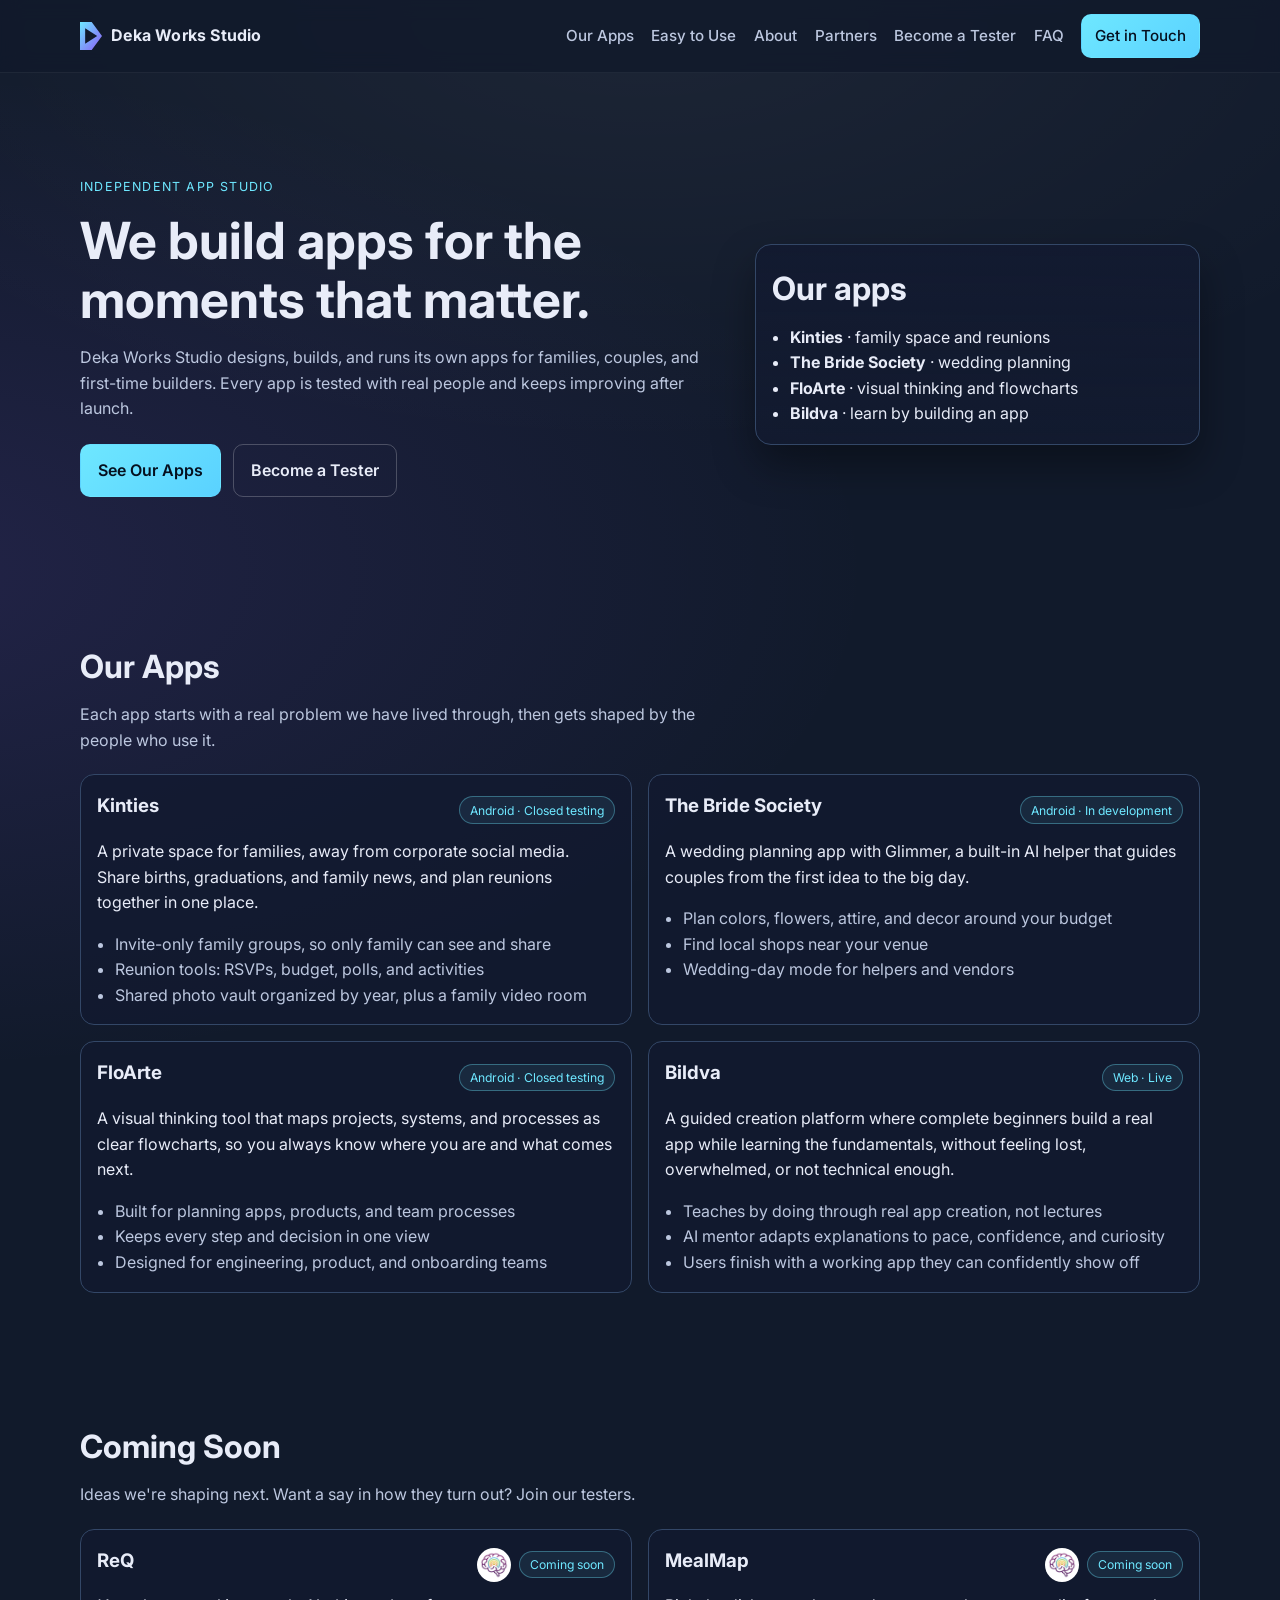
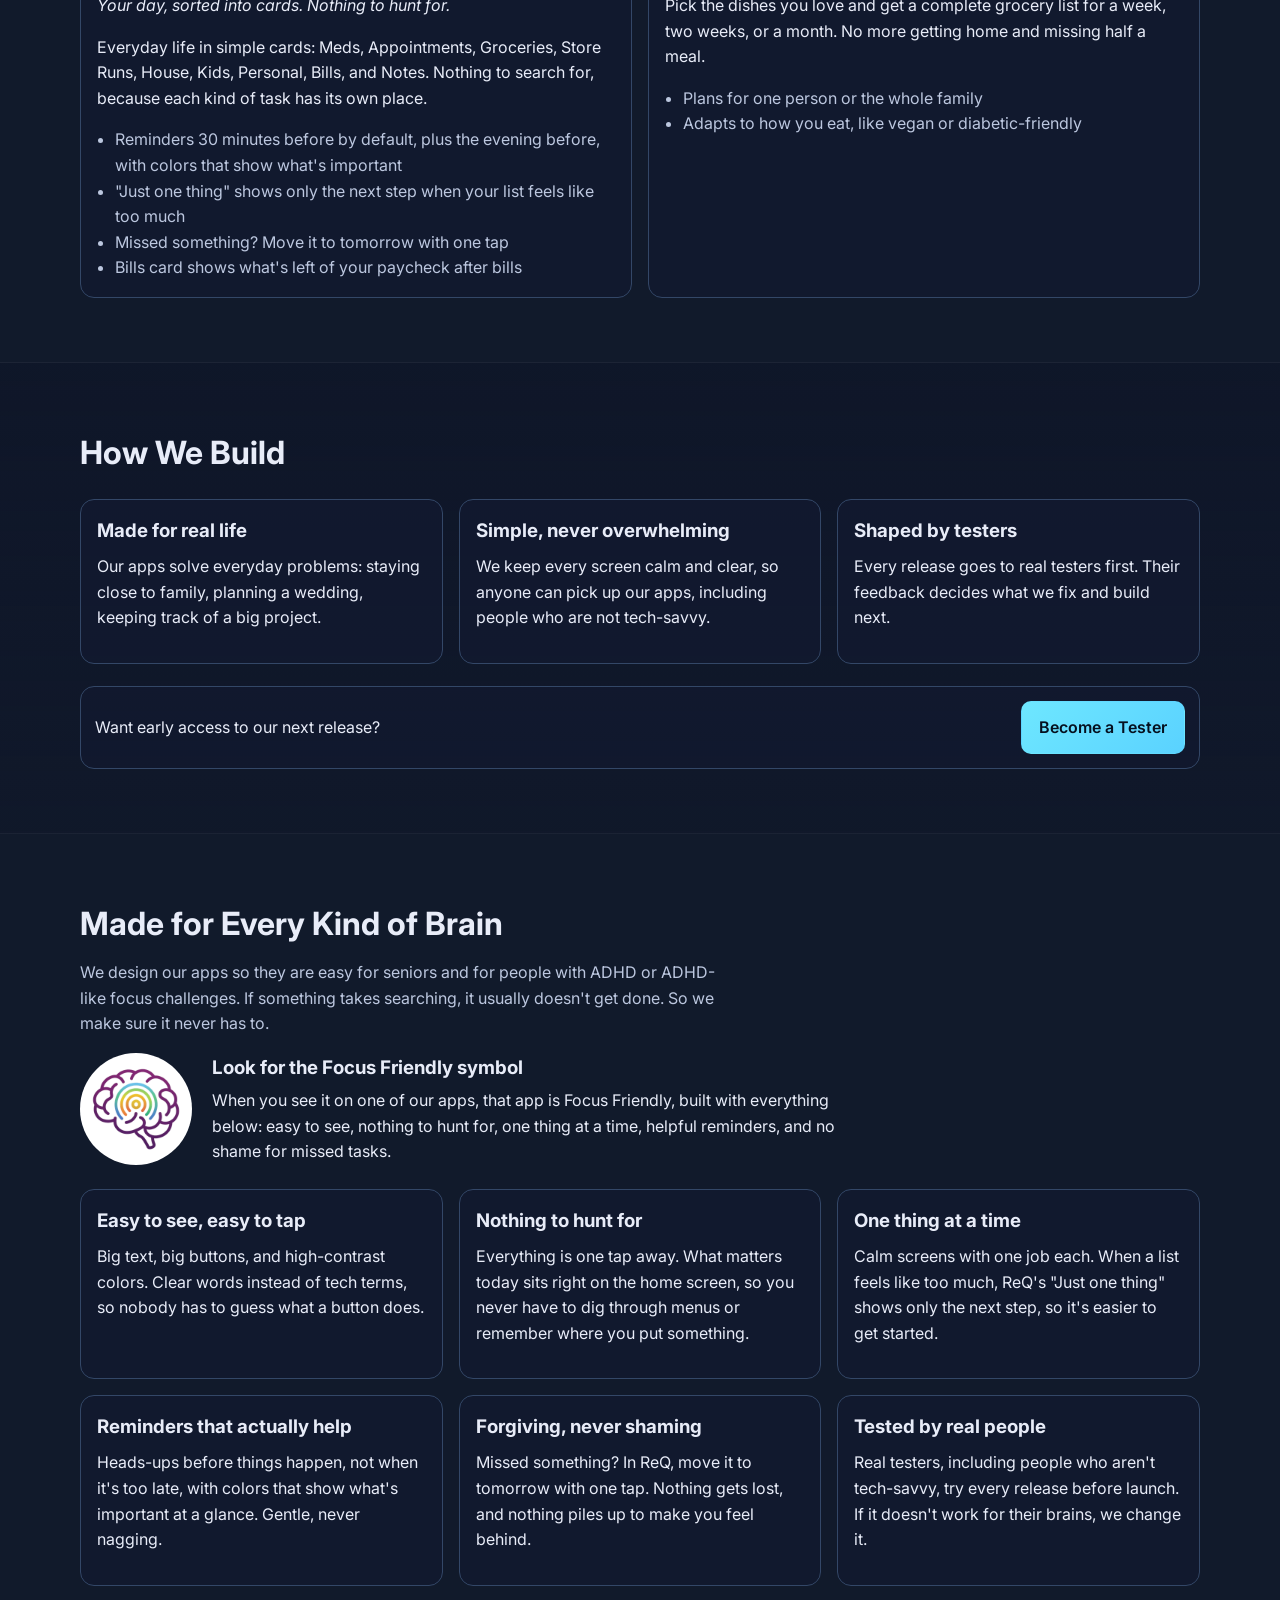
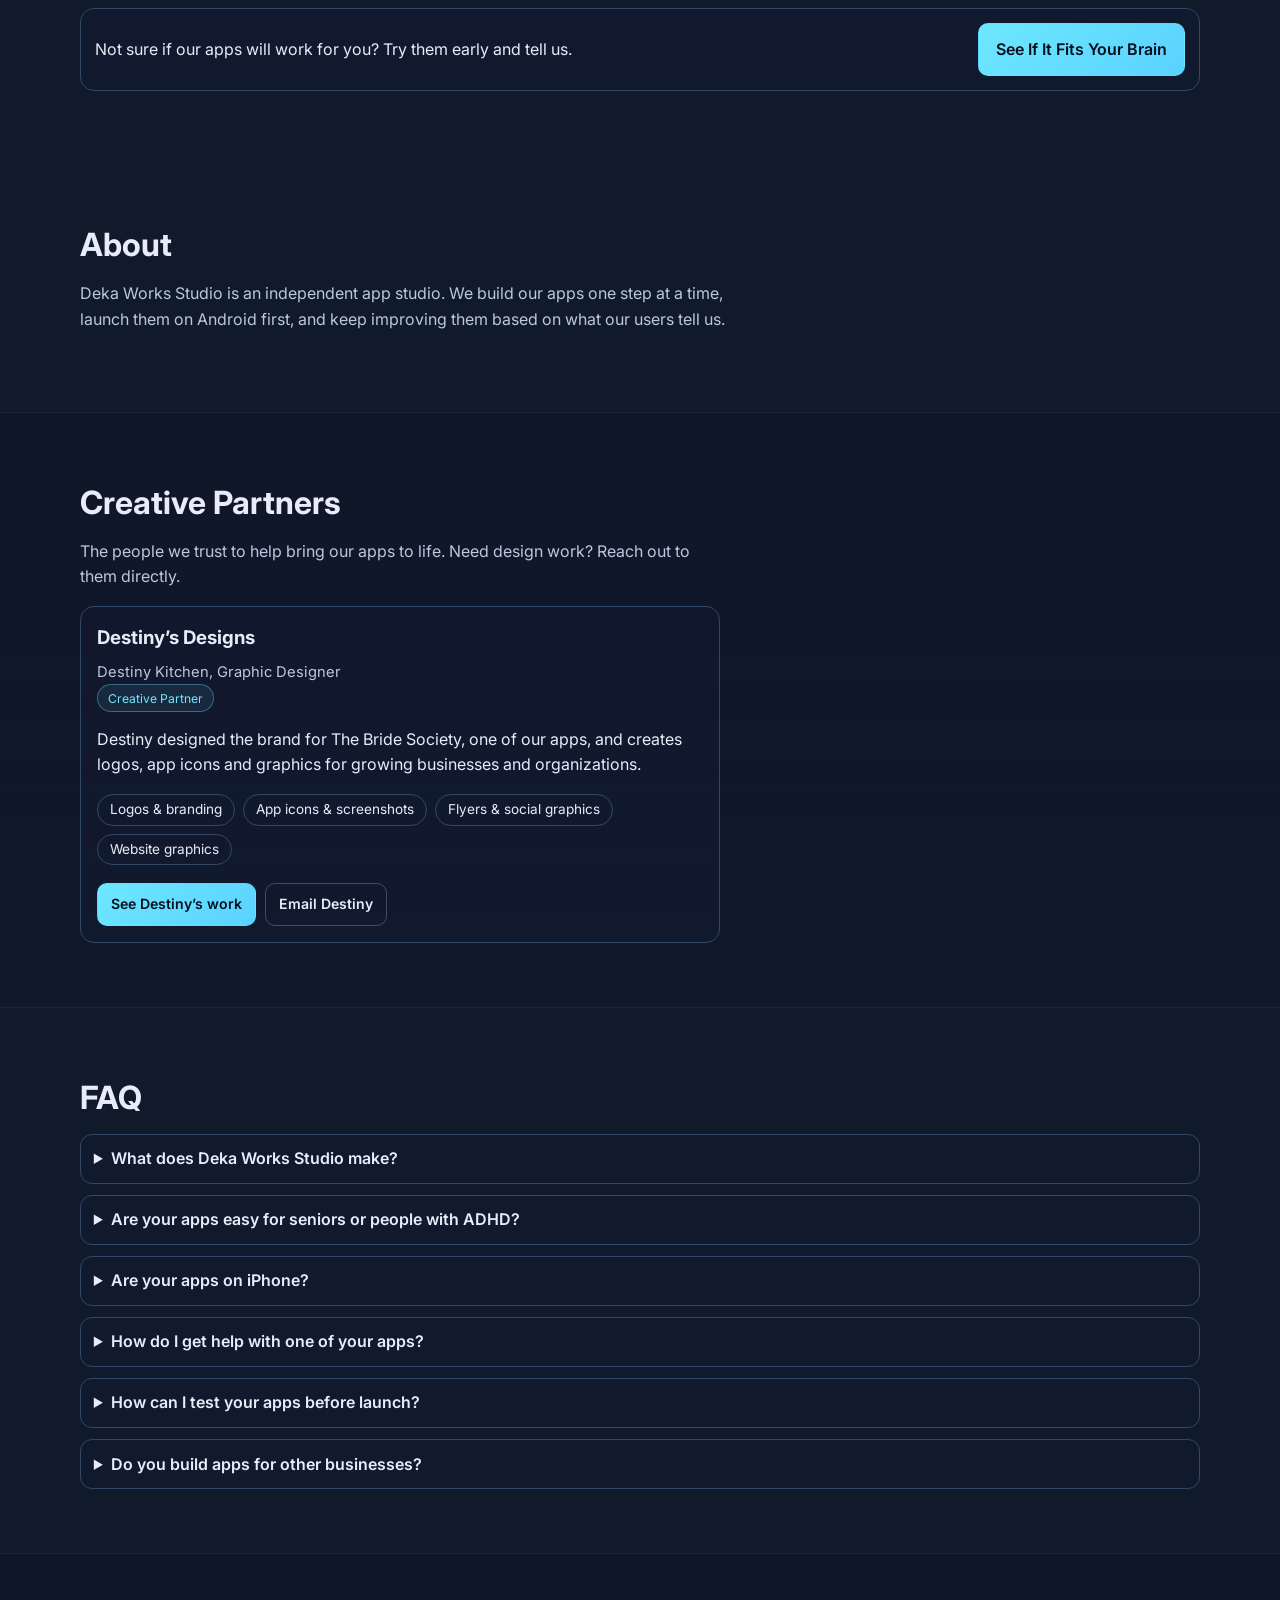
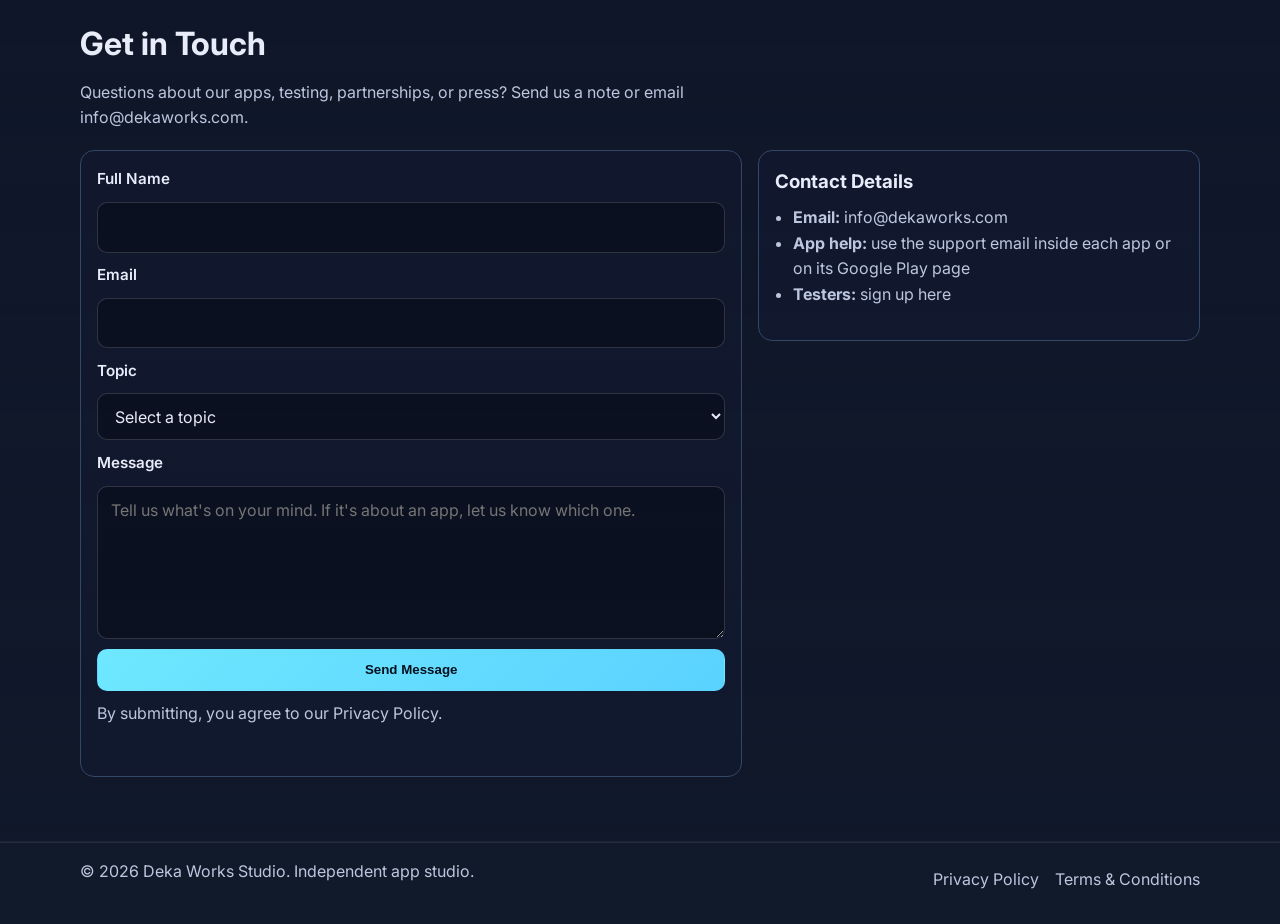
==== commit 730844dd: "Feature The Bride Society on Destiny's page; credit her for TBS only Kinties' logo was AI-made, so t" ====
--- a/index.html
+++ b/index.html
@@ -481,7 +481,7 @@
               <span class="chip">Creative Partner</span>
             </div>
             <p>
-              Destiny creates the graphics behind Deka Works apps, from logos and app icons to the screenshots you see in the app store.
+              Destiny designed the brand for The Bride Society, one of our apps, and creates logos, app icons and graphics for growing businesses and organizations.
             </p>
             <ul class="partner-services" aria-label="Design services">
               <li>Logos &amp; branding</li>
--- a/styles.css
+++ b/styles.css
@@ -905,3 +905,13 @@
   flex-wrap: wrap;
   gap: 0.6rem;
 }
+
+.dd-visual {
+  display: block;
+  width: 100%;
+  height: auto;
+  aspect-ratio: 1 / 1;
+  object-fit: cover;
+  border-radius: 10px;
+  margin-bottom: 0.9rem;
+}
--- a/styles.css
+++ b/styles.css
@@ -905,3 +905,13 @@
   flex-wrap: wrap;
   gap: 0.6rem;
 }
+
+.dd-visual {
+  display: block;
+  width: 100%;
+  height: auto;
+  aspect-ratio: 1 / 1;
+  object-fit: cover;
+  border-radius: 10px;
+  margin-bottom: 0.9rem;
+}
--- a/styles.css
+++ b/styles.css
@@ -905,3 +905,13 @@
   flex-wrap: wrap;
   gap: 0.6rem;
 }
+
+.dd-visual {
+  display: block;
+  width: 100%;
+  height: auto;
+  aspect-ratio: 1 / 1;
+  object-fit: cover;
+  border-radius: 10px;
+  margin-bottom: 0.9rem;
+}
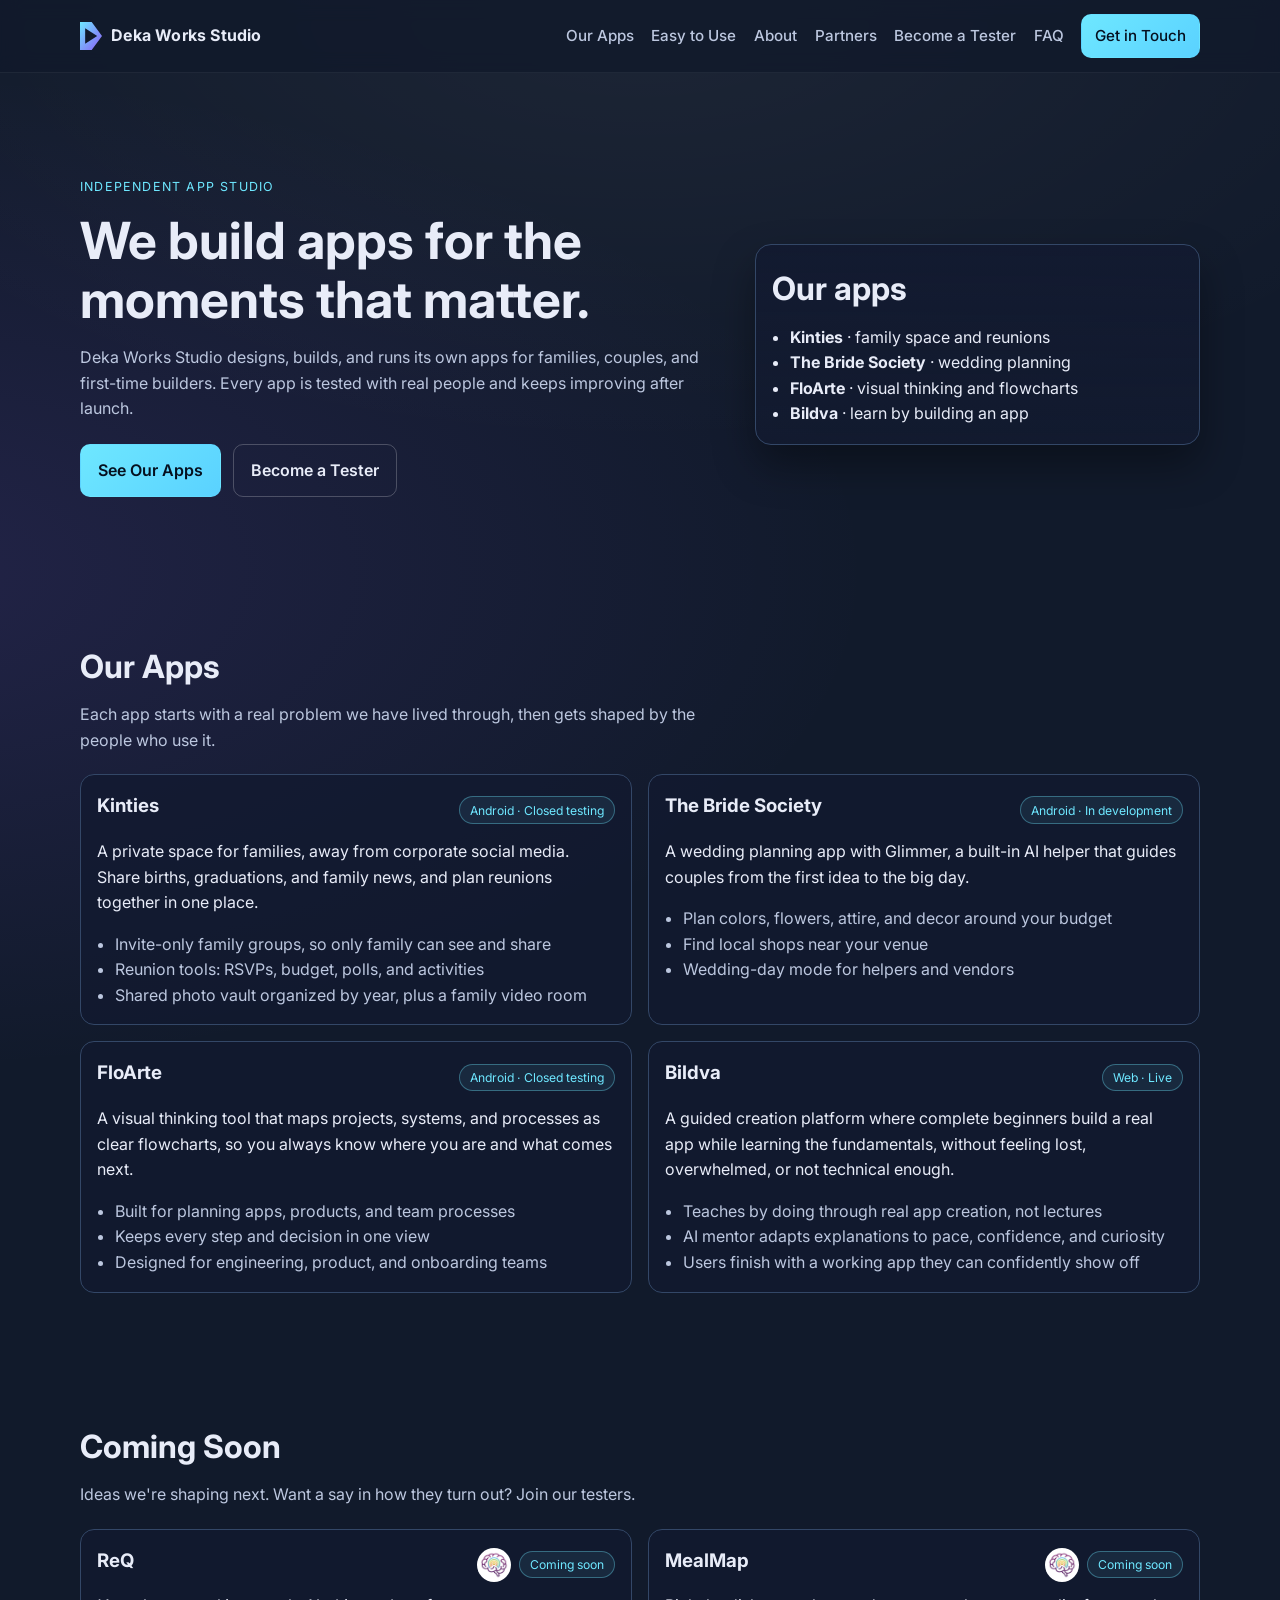
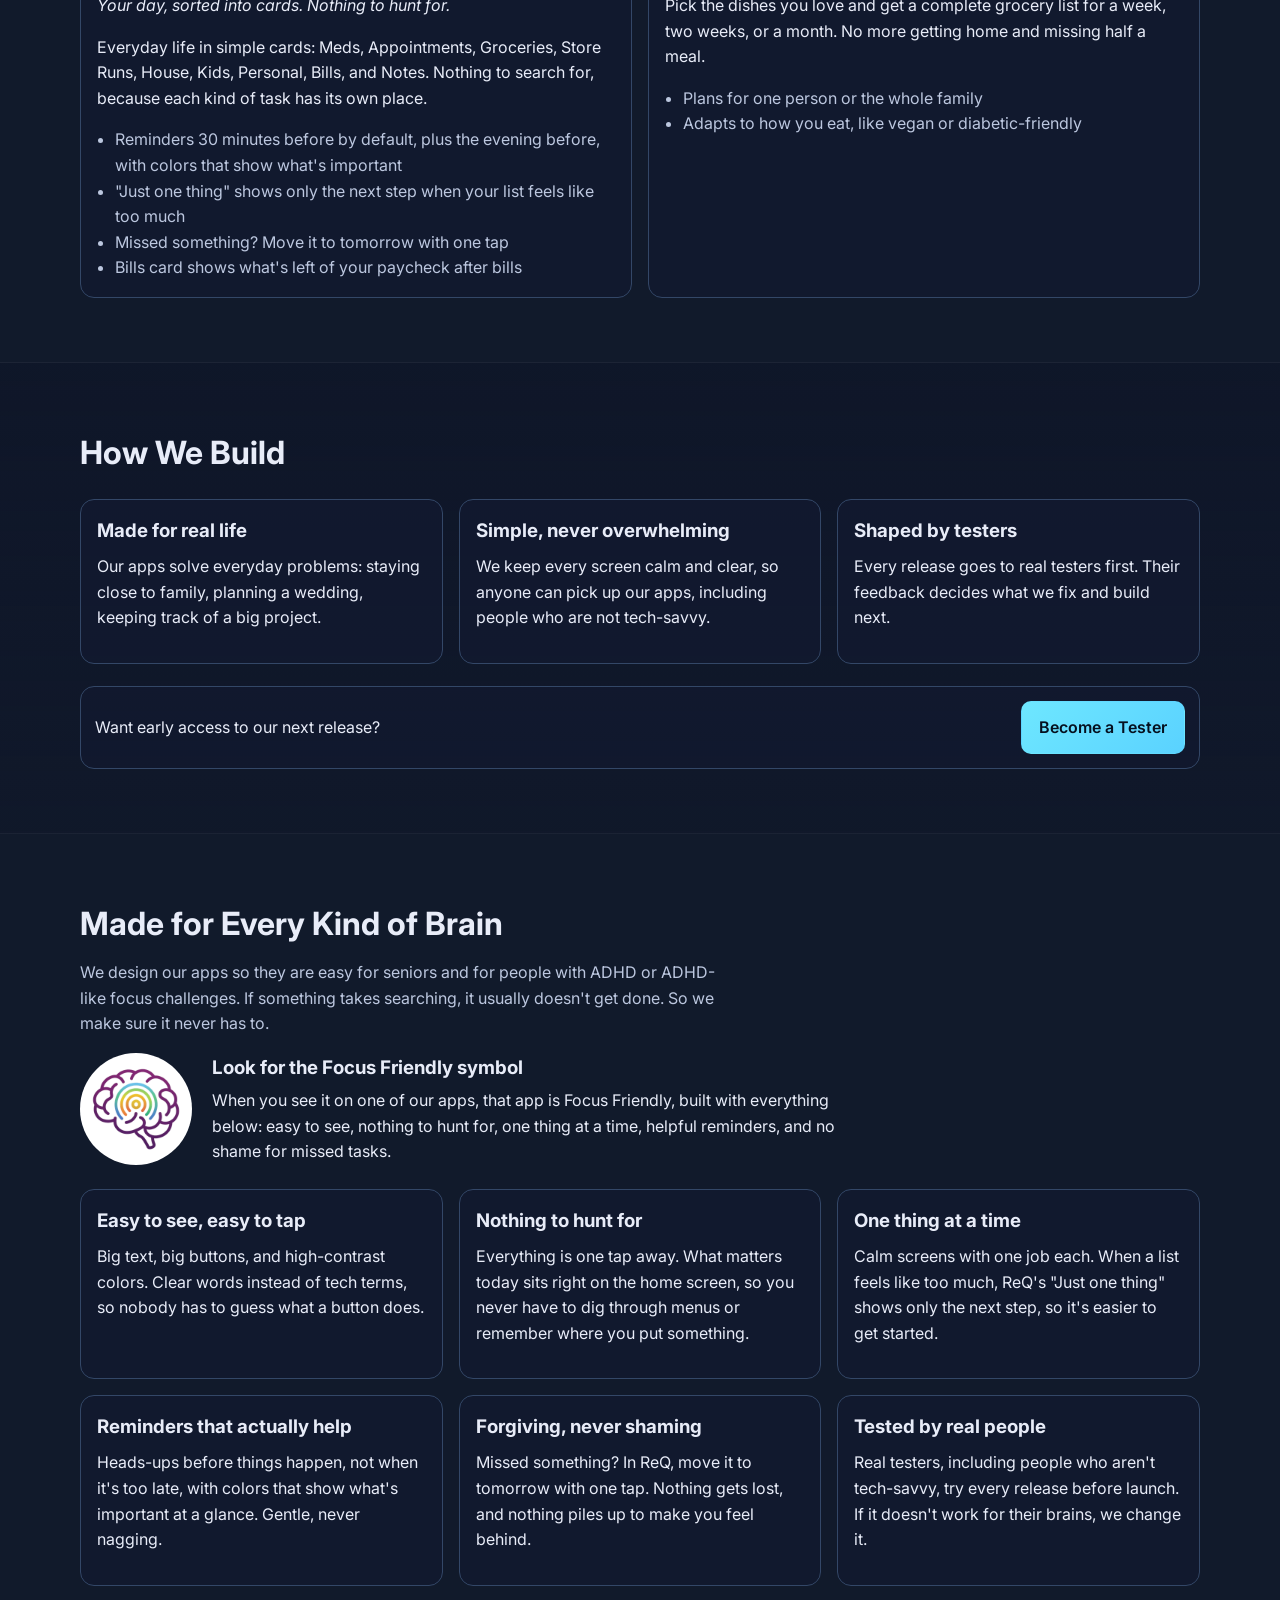
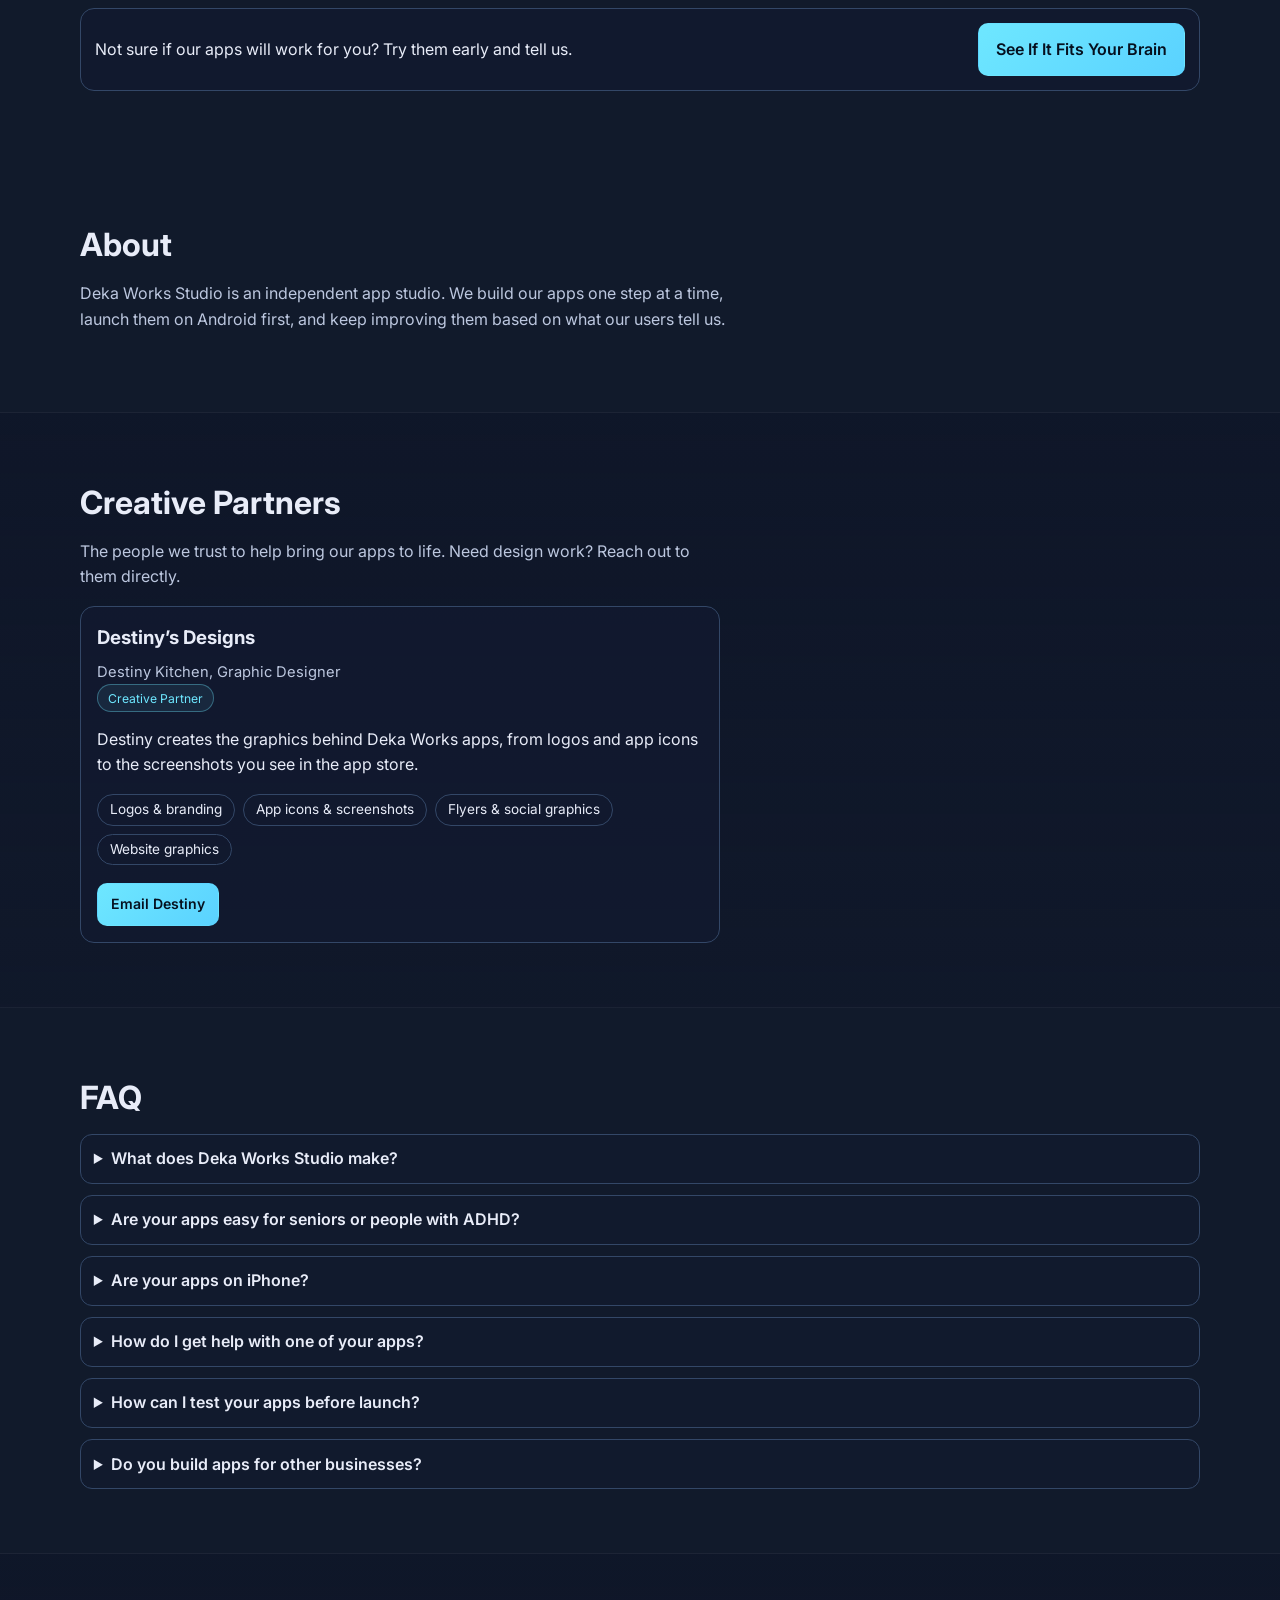
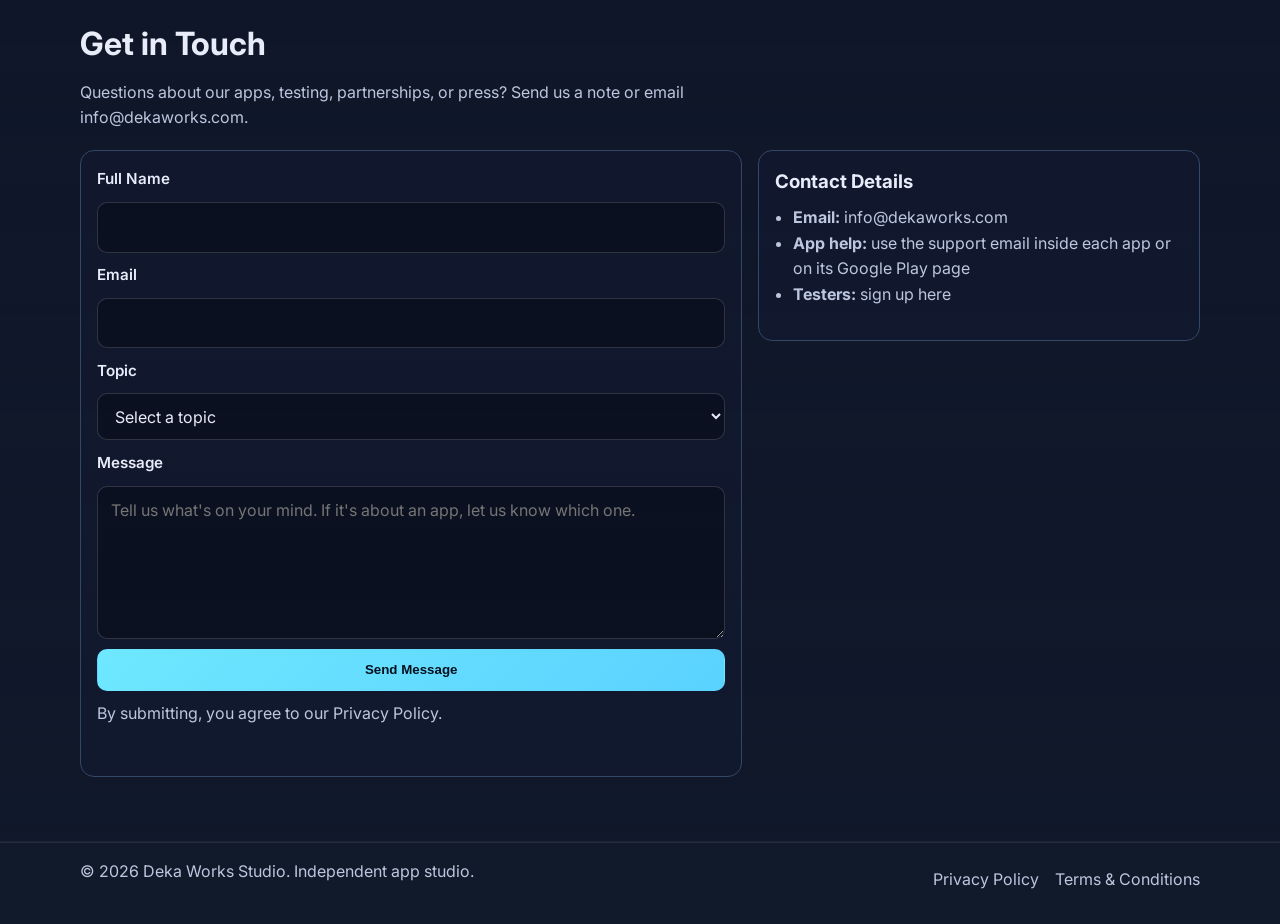
==== commit fcc0fac8: "Close the phone menu after tapping a link, a tap outside it, or Escape The menu also gets a solid ba" ====
--- a/index.html
+++ b/index.html
@@ -481,7 +481,7 @@
               <span class="chip">Creative Partner</span>
             </div>
             <p>
-              Destiny designed the brand for The Bride Society, one of our apps, and creates logos, app icons and graphics for growing businesses and organizations.
+              Destiny creates the graphics behind Deka Works apps, from logos and app icons to the screenshots you see in the app store.
             </p>
             <ul class="partner-services" aria-label="Design services">
               <li>Logos &amp; branding</li>
@@ -489,10 +489,7 @@
               <li>Flyers &amp; social graphics</li>
               <li>Website graphics</li>
             </ul>
-            <div class="partner-links">
-              <a class="btn btn-sm" href="destinys-designs.html">See Destiny&rsquo;s work</a>
-              <a class="btn btn-sm btn-ghost" href="mailto:DestinyJKitchen@gmail.com?subject=Design%20project%20(found%20you%20on%20Deka%20Works)">Email Destiny</a>
-            </div>
+            <a class="btn btn-sm" href="mailto:DestinyJKitchen@gmail.com?subject=Design%20project%20(found%20you%20on%20Deka%20Works)">Email Destiny</a>
           </article>
         </div>
       </section>
@@ -615,6 +612,20 @@
           navToggle.setAttribute('aria-expanded', String(!expanded));
           siteNav.classList.toggle('open');
         });
+        const closeNav = () => {
+          siteNav.classList.remove('open');
+          navToggle.setAttribute('aria-expanded', 'false');
+        };
+        // Close the menu after a link is tapped, on a tap outside it, or with Escape.
+        siteNav.querySelectorAll('a').forEach((link) => link.addEventListener('click', closeNav));
+        document.addEventListener('click', (event) => {
+          if (siteNav.classList.contains('open') && !siteNav.contains(event.target) && !navToggle.contains(event.target)) {
+            closeNav();
+          }
+        });
+        document.addEventListener('keydown', (event) => {
+          if (event.key === 'Escape') closeNav();
+        });
       }
       const contactForm = document.getElementById('contact-form');
       const formNote = document.getElementById('form-note');
--- a/styles.css
+++ b/styles.css
@@ -719,8 +719,10 @@
     top: 72px;
     left: 0;
     right: 0;
-    background: rgba(10, 15, 29, 0.98);
+    background: #0a0f1d;
     border-bottom: 1px solid rgba(255, 255, 255, 0.06);
+    box-shadow: 0 12px 24px rgba(0, 0, 0, 0.45);
+    z-index: 50;
     display: none;
     flex-direction: column;
     align-items: flex-start;
@@ -841,77 +843,3 @@
   align-items: flex-start;
   margin-bottom: 0.9rem;
 }
-
-/* Destiny's Designs page */
-.dd-tagline {
-  margin: -0.4rem 0 0.8rem;
-  font-size: 1.15rem;
-  font-weight: 600;
-  color: var(--brand);
-}
-
-.dd-logo-grid {
-  display: grid;
-  grid-template-columns: repeat(auto-fit, minmax(200px, 1fr));
-  gap: 0.75rem;
-  list-style: none;
-  margin: 1.5rem 0;
-  padding: 0;
-}
-
-.dd-logo-grid li {
-  display: flex;
-  align-items: center;
-  justify-content: center;
-  min-height: 84px;
-  padding: 1rem;
-  border: 1px solid var(--line);
-  border-radius: 14px;
-  text-align: center;
-  font-weight: 700;
-  letter-spacing: 0.04em;
-  text-transform: uppercase;
-  font-size: 0.85rem;
-  color: var(--text);
-  opacity: 0.85;
-}
-
-.dd-cards {
-  display: grid;
-  grid-template-columns: repeat(auto-fit, minmax(240px, 1fr));
-  gap: 1rem;
-}
-
-.dd-card h3 {
-  margin: 0.2rem 0 0.3rem;
-}
-
-.dd-industry {
-  margin: 0;
-  font-size: 0.78rem;
-  text-transform: uppercase;
-  letter-spacing: 0.08em;
-  color: var(--muted);
-}
-
-.dd-focus {
-  margin: 0 0 0.6rem;
-  font-size: 0.88rem;
-  color: var(--brand);
-}
-
-.partner-links {
-  display: flex;
-  flex-wrap: wrap;
-  gap: 0.6rem;
-}
-
-.dd-visual {
-  display: block;
-  width: 100%;
-  height: auto;
-  aspect-ratio: 1 / 1;
-  object-fit: cover;
-  border-radius: 10px;
-  margin-bottom: 0.9rem;
-}
--- a/styles.css
+++ b/styles.css
@@ -719,8 +719,10 @@
     top: 72px;
     left: 0;
     right: 0;
-    background: rgba(10, 15, 29, 0.98);
+    background: #0a0f1d;
     border-bottom: 1px solid rgba(255, 255, 255, 0.06);
+    box-shadow: 0 12px 24px rgba(0, 0, 0, 0.45);
+    z-index: 50;
     display: none;
     flex-direction: column;
     align-items: flex-start;
@@ -841,77 +843,3 @@
   align-items: flex-start;
   margin-bottom: 0.9rem;
 }
-
-/* Destiny's Designs page */
-.dd-tagline {
-  margin: -0.4rem 0 0.8rem;
-  font-size: 1.15rem;
-  font-weight: 600;
-  color: var(--brand);
-}
-
-.dd-logo-grid {
-  display: grid;
-  grid-template-columns: repeat(auto-fit, minmax(200px, 1fr));
-  gap: 0.75rem;
-  list-style: none;
-  margin: 1.5rem 0;
-  padding: 0;
-}
-
-.dd-logo-grid li {
-  display: flex;
-  align-items: center;
-  justify-content: center;
-  min-height: 84px;
-  padding: 1rem;
-  border: 1px solid var(--line);
-  border-radius: 14px;
-  text-align: center;
-  font-weight: 700;
-  letter-spacing: 0.04em;
-  text-transform: uppercase;
-  font-size: 0.85rem;
-  color: var(--text);
-  opacity: 0.85;
-}
-
-.dd-cards {
-  display: grid;
-  grid-template-columns: repeat(auto-fit, minmax(240px, 1fr));
-  gap: 1rem;
-}
-
-.dd-card h3 {
-  margin: 0.2rem 0 0.3rem;
-}
-
-.dd-industry {
-  margin: 0;
-  font-size: 0.78rem;
-  text-transform: uppercase;
-  letter-spacing: 0.08em;
-  color: var(--muted);
-}
-
-.dd-focus {
-  margin: 0 0 0.6rem;
-  font-size: 0.88rem;
-  color: var(--brand);
-}
-
-.partner-links {
-  display: flex;
-  flex-wrap: wrap;
-  gap: 0.6rem;
-}
-
-.dd-visual {
-  display: block;
-  width: 100%;
-  height: auto;
-  aspect-ratio: 1 / 1;
-  object-fit: cover;
-  border-radius: 10px;
-  margin-bottom: 0.9rem;
-}
--- a/styles.css
+++ b/styles.css
@@ -719,8 +719,10 @@
     top: 72px;
     left: 0;
     right: 0;
-    background: rgba(10, 15, 29, 0.98);
+    background: #0a0f1d;
     border-bottom: 1px solid rgba(255, 255, 255, 0.06);
+    box-shadow: 0 12px 24px rgba(0, 0, 0, 0.45);
+    z-index: 50;
     display: none;
     flex-direction: column;
     align-items: flex-start;
@@ -841,77 +843,3 @@
   align-items: flex-start;
   margin-bottom: 0.9rem;
 }
-
-/* Destiny's Designs page */
-.dd-tagline {
-  margin: -0.4rem 0 0.8rem;
-  font-size: 1.15rem;
-  font-weight: 600;
-  color: var(--brand);
-}
-
-.dd-logo-grid {
-  display: grid;
-  grid-template-columns: repeat(auto-fit, minmax(200px, 1fr));
-  gap: 0.75rem;
-  list-style: none;
-  margin: 1.5rem 0;
-  padding: 0;
-}
-
-.dd-logo-grid li {
-  display: flex;
-  align-items: center;
-  justify-content: center;
-  min-height: 84px;
-  padding: 1rem;
-  border: 1px solid var(--line);
-  border-radius: 14px;
-  text-align: center;
-  font-weight: 700;
-  letter-spacing: 0.04em;
-  text-transform: uppercase;
-  font-size: 0.85rem;
-  color: var(--text);
-  opacity: 0.85;
-}
-
-.dd-cards {
-  display: grid;
-  grid-template-columns: repeat(auto-fit, minmax(240px, 1fr));
-  gap: 1rem;
-}
-
-.dd-card h3 {
-  margin: 0.2rem 0 0.3rem;
-}
-
-.dd-industry {
-  margin: 0;
-  font-size: 0.78rem;
-  text-transform: uppercase;
-  letter-spacing: 0.08em;
-  color: var(--muted);
-}
-
-.dd-focus {
-  margin: 0 0 0.6rem;
-  font-size: 0.88rem;
-  color: var(--brand);
-}
-
-.partner-links {
-  display: flex;
-  flex-wrap: wrap;
-  gap: 0.6rem;
-}
-
-.dd-visual {
-  display: block;
-  width: 100%;
-  height: auto;
-  aspect-ratio: 1 / 1;
-  object-fit: cover;
-  border-radius: 10px;
-  margin-bottom: 0.9rem;
-}
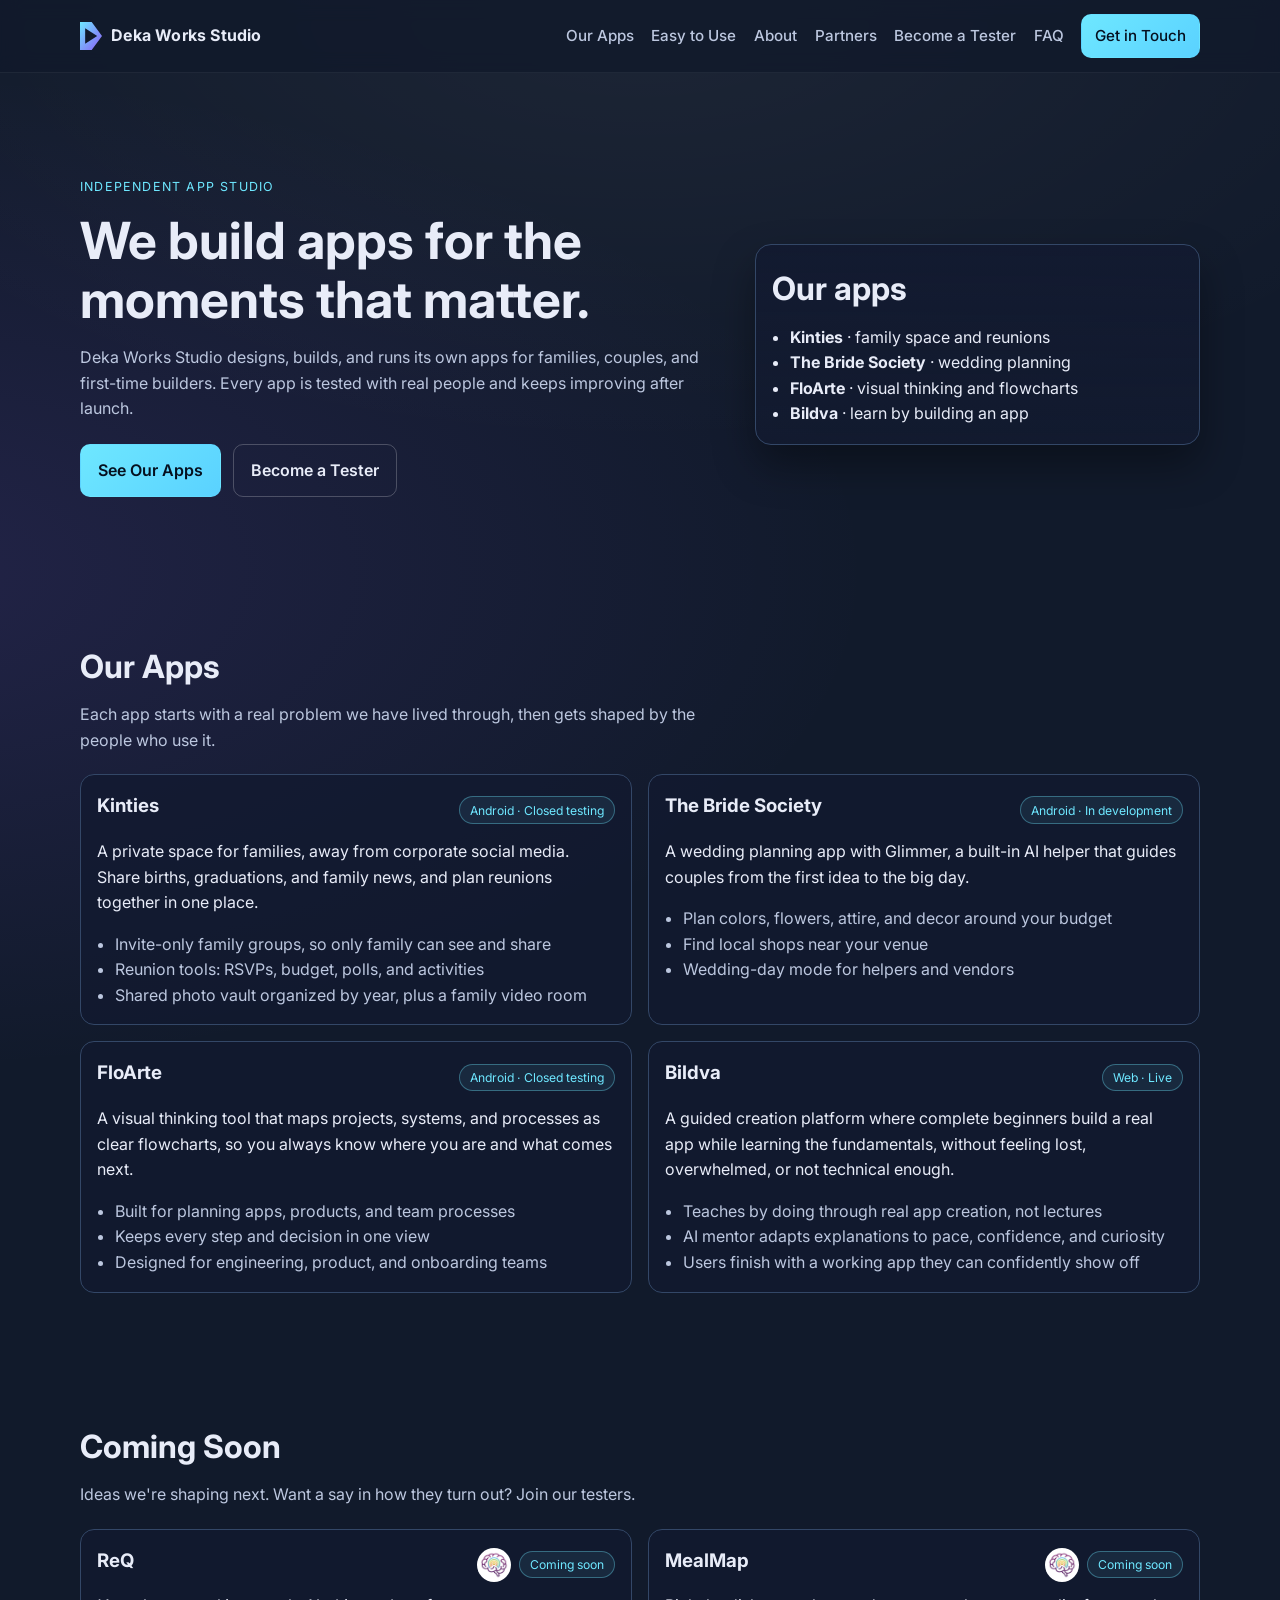
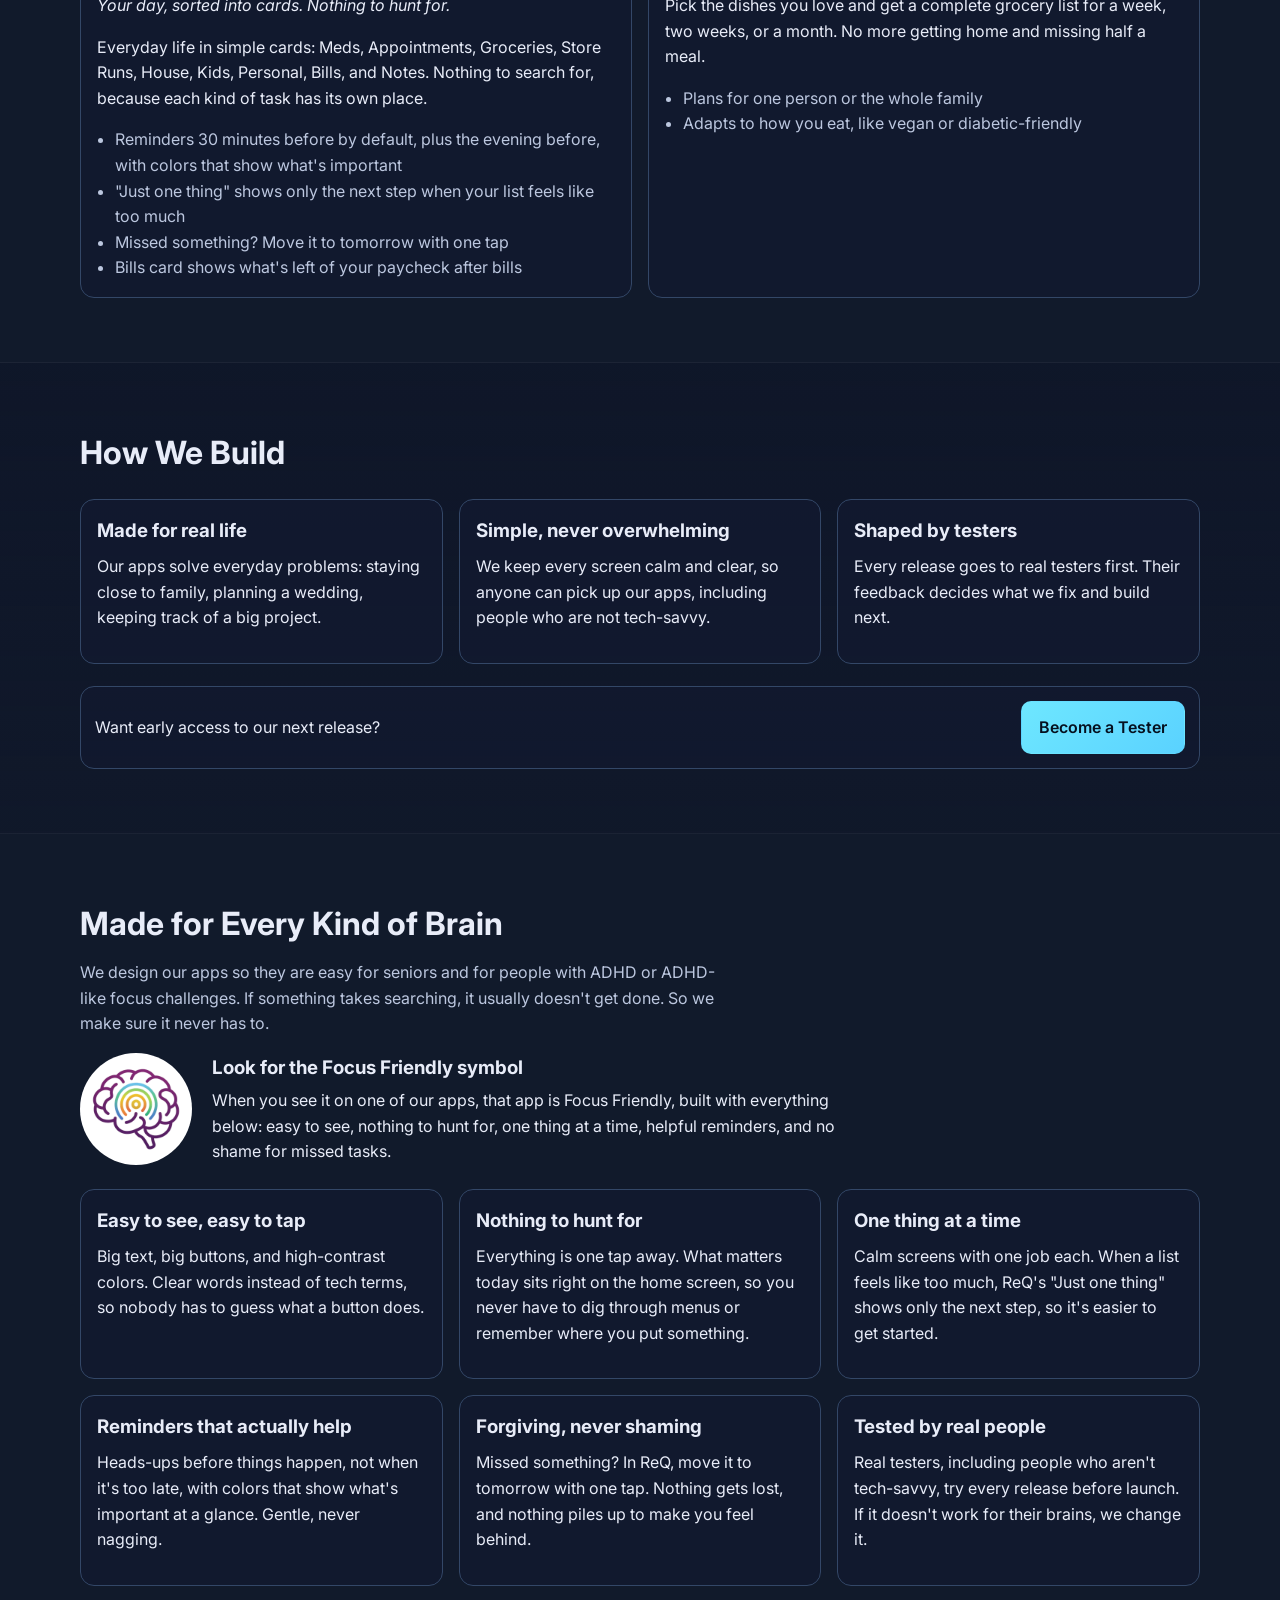
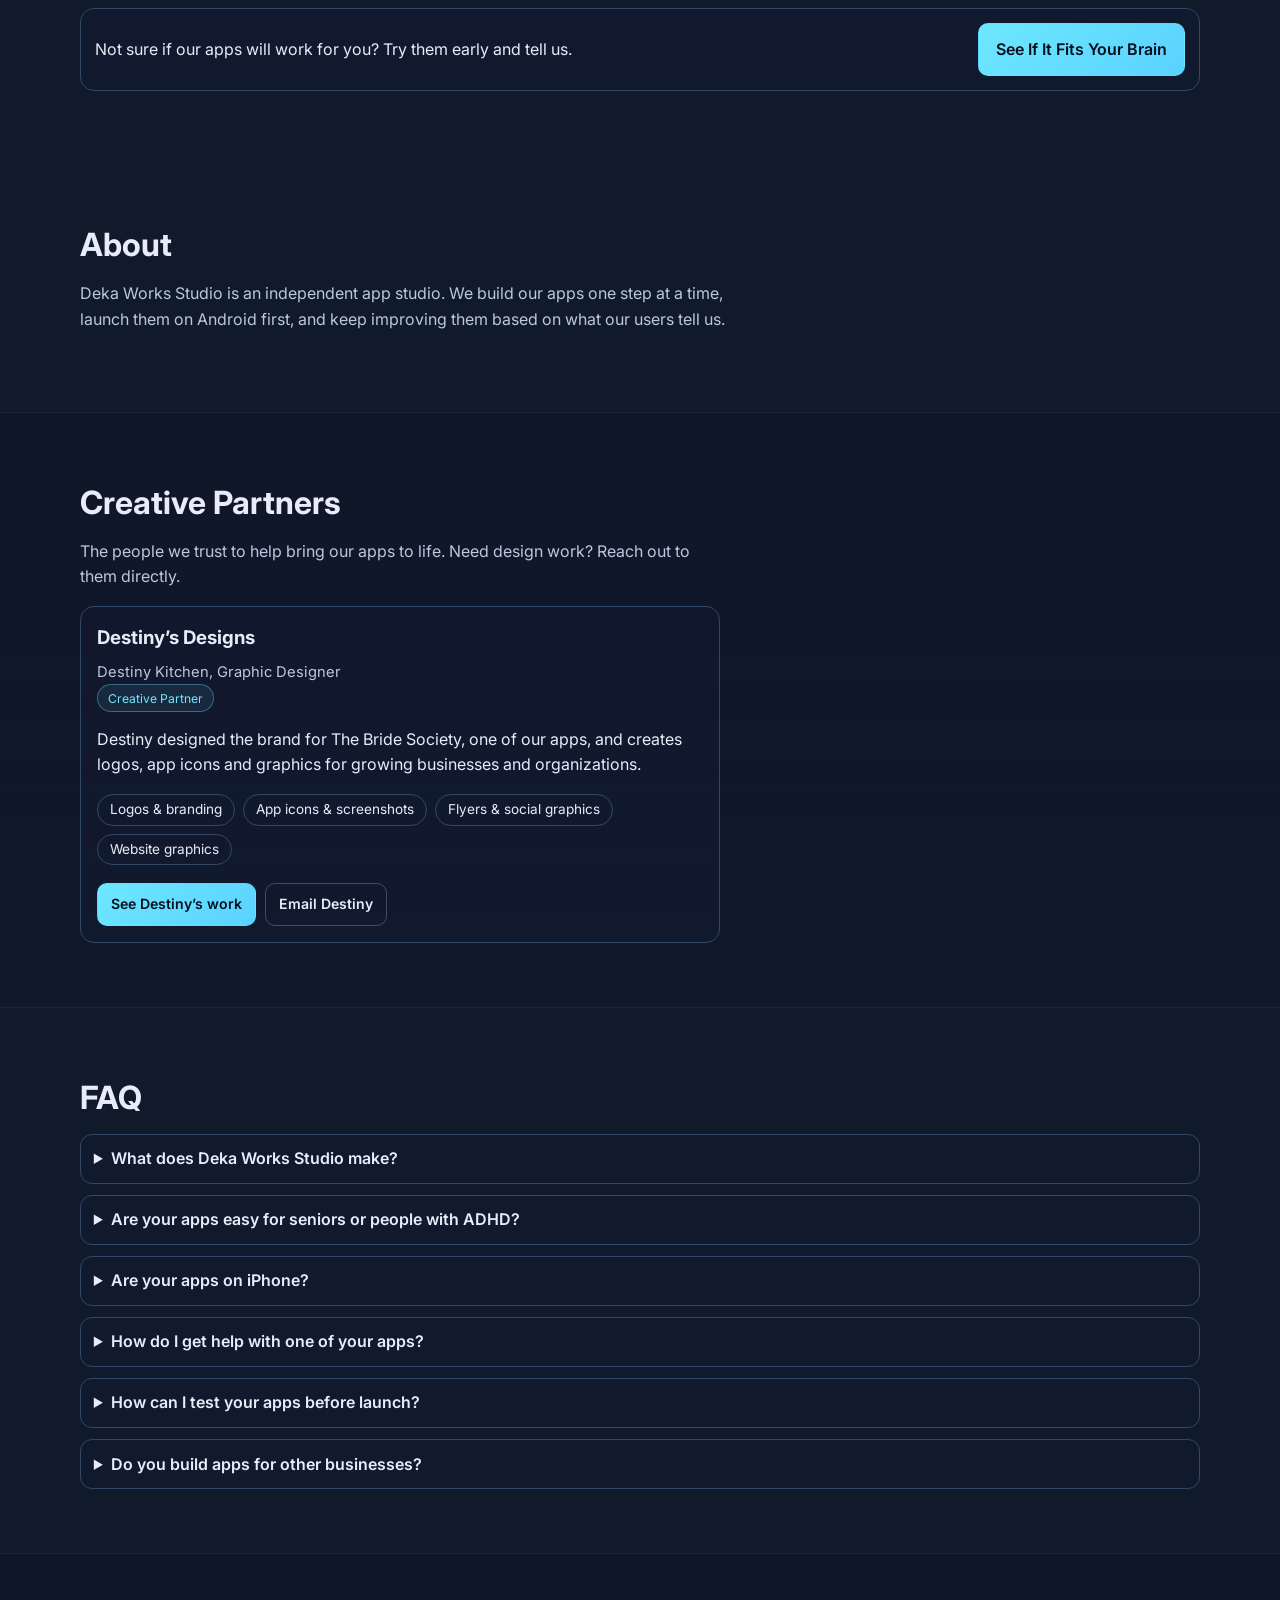
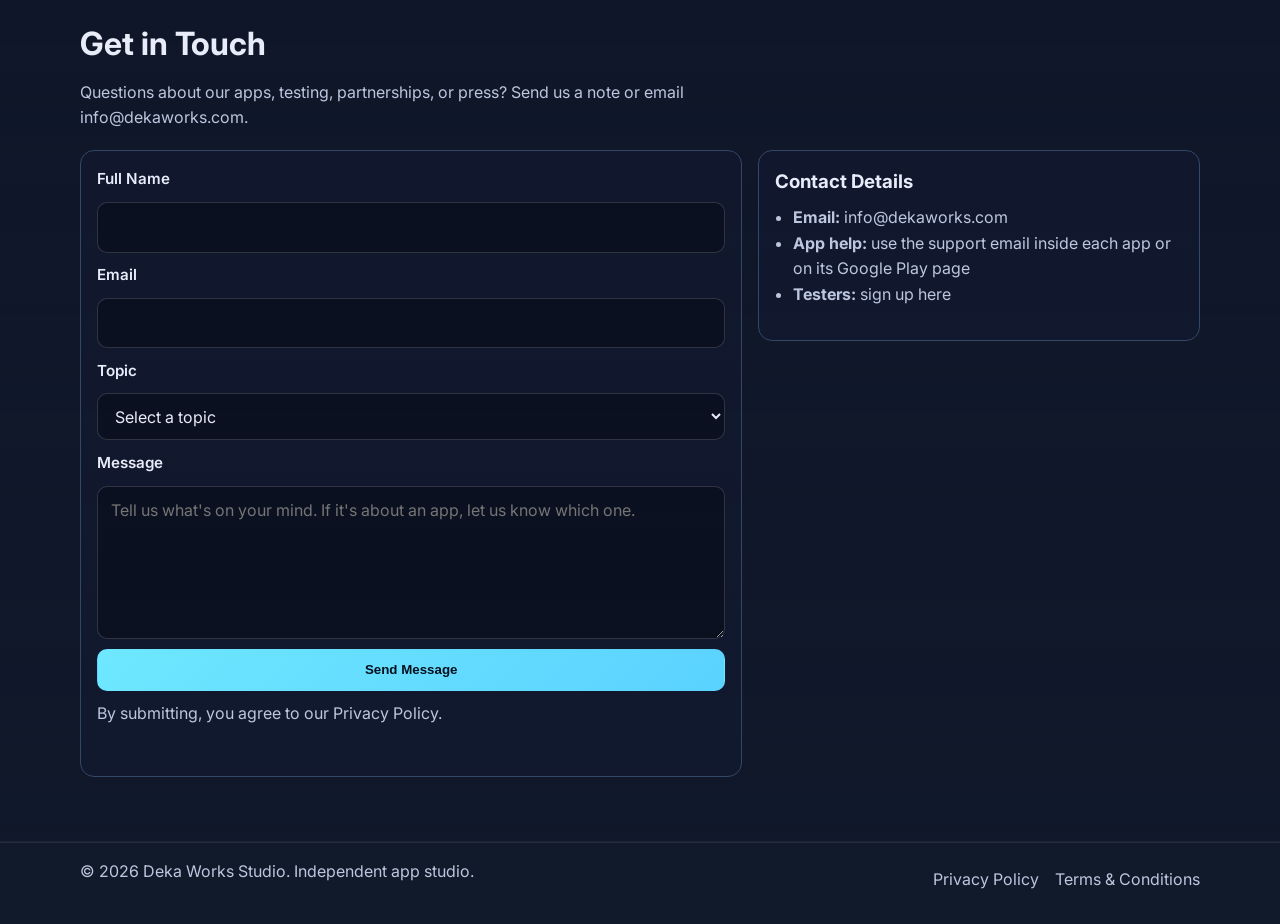
==== commit 9e3574e5: "Merge menu fix from main Co-Authored-By: Claude Opus 5.5 <noreply@anthropic.com> Claude-Session: htt" ====
--- a/index.html
+++ b/index.html
@@ -481,7 +481,7 @@
               <span class="chip">Creative Partner</span>
             </div>
             <p>
-              Destiny creates the graphics behind Deka Works apps, from logos and app icons to the screenshots you see in the app store.
+              Destiny designed the brand for The Bride Society, one of our apps, and creates logos, app icons and graphics for growing businesses and organizations.
             </p>
             <ul class="partner-services" aria-label="Design services">
               <li>Logos &amp; branding</li>
@@ -489,7 +489,10 @@
               <li>Flyers &amp; social graphics</li>
               <li>Website graphics</li>
             </ul>
-            <a class="btn btn-sm" href="mailto:DestinyJKitchen@gmail.com?subject=Design%20project%20(found%20you%20on%20Deka%20Works)">Email Destiny</a>
+            <div class="partner-links">
+              <a class="btn btn-sm" href="destinys-designs.html">See Destiny&rsquo;s work</a>
+              <a class="btn btn-sm btn-ghost" href="mailto:DestinyJKitchen@gmail.com?subject=Design%20project%20(found%20you%20on%20Deka%20Works)">Email Destiny</a>
+            </div>
           </article>
         </div>
       </section>
--- a/styles.css
+++ b/styles.css
@@ -843,3 +843,93 @@
   align-items: flex-start;
   margin-bottom: 0.9rem;
 }
+
+/* Destiny's Designs page */
+.dd-tagline {
+  margin: -0.4rem 0 0.8rem;
+  font-size: 1.15rem;
+  font-weight: 600;
+  color: var(--brand);
+}
+
+.dd-logo-grid {
+  display: grid;
+  grid-template-columns: repeat(auto-fit, minmax(200px, 1fr));
+  gap: 0.75rem;
+  list-style: none;
+  margin: 1.5rem 0;
+  padding: 0;
+}
+
+.dd-logo-grid li {
+  display: flex;
+  align-items: center;
+  justify-content: center;
+  min-height: 84px;
+  padding: 1rem;
+  border: 1px solid var(--line);
+  border-radius: 14px;
+  text-align: center;
+  font-weight: 700;
+  letter-spacing: 0.04em;
+  text-transform: uppercase;
+  font-size: 0.85rem;
+  color: var(--text);
+  opacity: 0.85;
+}
+
+.dd-cards {
+  display: grid;
+  grid-template-columns: repeat(auto-fit, minmax(240px, 1fr));
+  gap: 1rem;
+}
+
+.dd-card h3 {
+  margin: 0.2rem 0 0.3rem;
+}
+
+.dd-industry {
+  margin: 0;
+  font-size: 0.78rem;
+  text-transform: uppercase;
+  letter-spacing: 0.08em;
+  color: var(--muted);
+}
+
+.dd-focus {
+  margin: 0 0 0.6rem;
+  font-size: 0.88rem;
+  color: var(--brand);
+}
+
+.partner-links {
+  display: flex;
+  flex-wrap: wrap;
+  gap: 0.6rem;
+}
+
+.dd-visual {
+  display: block;
+  width: 100%;
+  height: auto;
+  aspect-ratio: 1 / 1;
+  object-fit: cover;
+  border-radius: 10px;
+  margin-bottom: 0.9rem;
+}
+
+.dd-visuals {
+  display: grid;
+  grid-template-columns: 1fr 1fr;
+  gap: 0.6rem;
+  margin-bottom: 0.9rem;
+}
+
+.dd-visuals .dd-visual {
+  margin-bottom: 0;
+}
+
+.dd-visual-mark {
+  background: #f6efe6;
+  object-fit: contain;
+}
--- a/styles.css
+++ b/styles.css
@@ -843,3 +843,93 @@
   align-items: flex-start;
   margin-bottom: 0.9rem;
 }
+
+/* Destiny's Designs page */
+.dd-tagline {
+  margin: -0.4rem 0 0.8rem;
+  font-size: 1.15rem;
+  font-weight: 600;
+  color: var(--brand);
+}
+
+.dd-logo-grid {
+  display: grid;
+  grid-template-columns: repeat(auto-fit, minmax(200px, 1fr));
+  gap: 0.75rem;
+  list-style: none;
+  margin: 1.5rem 0;
+  padding: 0;
+}
+
+.dd-logo-grid li {
+  display: flex;
+  align-items: center;
+  justify-content: center;
+  min-height: 84px;
+  padding: 1rem;
+  border: 1px solid var(--line);
+  border-radius: 14px;
+  text-align: center;
+  font-weight: 700;
+  letter-spacing: 0.04em;
+  text-transform: uppercase;
+  font-size: 0.85rem;
+  color: var(--text);
+  opacity: 0.85;
+}
+
+.dd-cards {
+  display: grid;
+  grid-template-columns: repeat(auto-fit, minmax(240px, 1fr));
+  gap: 1rem;
+}
+
+.dd-card h3 {
+  margin: 0.2rem 0 0.3rem;
+}
+
+.dd-industry {
+  margin: 0;
+  font-size: 0.78rem;
+  text-transform: uppercase;
+  letter-spacing: 0.08em;
+  color: var(--muted);
+}
+
+.dd-focus {
+  margin: 0 0 0.6rem;
+  font-size: 0.88rem;
+  color: var(--brand);
+}
+
+.partner-links {
+  display: flex;
+  flex-wrap: wrap;
+  gap: 0.6rem;
+}
+
+.dd-visual {
+  display: block;
+  width: 100%;
+  height: auto;
+  aspect-ratio: 1 / 1;
+  object-fit: cover;
+  border-radius: 10px;
+  margin-bottom: 0.9rem;
+}
+
+.dd-visuals {
+  display: grid;
+  grid-template-columns: 1fr 1fr;
+  gap: 0.6rem;
+  margin-bottom: 0.9rem;
+}
+
+.dd-visuals .dd-visual {
+  margin-bottom: 0;
+}
+
+.dd-visual-mark {
+  background: #f6efe6;
+  object-fit: contain;
+}
--- a/styles.css
+++ b/styles.css
@@ -843,3 +843,93 @@
   align-items: flex-start;
   margin-bottom: 0.9rem;
 }
+
+/* Destiny's Designs page */
+.dd-tagline {
+  margin: -0.4rem 0 0.8rem;
+  font-size: 1.15rem;
+  font-weight: 600;
+  color: var(--brand);
+}
+
+.dd-logo-grid {
+  display: grid;
+  grid-template-columns: repeat(auto-fit, minmax(200px, 1fr));
+  gap: 0.75rem;
+  list-style: none;
+  margin: 1.5rem 0;
+  padding: 0;
+}
+
+.dd-logo-grid li {
+  display: flex;
+  align-items: center;
+  justify-content: center;
+  min-height: 84px;
+  padding: 1rem;
+  border: 1px solid var(--line);
+  border-radius: 14px;
+  text-align: center;
+  font-weight: 700;
+  letter-spacing: 0.04em;
+  text-transform: uppercase;
+  font-size: 0.85rem;
+  color: var(--text);
+  opacity: 0.85;
+}
+
+.dd-cards {
+  display: grid;
+  grid-template-columns: repeat(auto-fit, minmax(240px, 1fr));
+  gap: 1rem;
+}
+
+.dd-card h3 {
+  margin: 0.2rem 0 0.3rem;
+}
+
+.dd-industry {
+  margin: 0;
+  font-size: 0.78rem;
+  text-transform: uppercase;
+  letter-spacing: 0.08em;
+  color: var(--muted);
+}
+
+.dd-focus {
+  margin: 0 0 0.6rem;
+  font-size: 0.88rem;
+  color: var(--brand);
+}
+
+.partner-links {
+  display: flex;
+  flex-wrap: wrap;
+  gap: 0.6rem;
+}
+
+.dd-visual {
+  display: block;
+  width: 100%;
+  height: auto;
+  aspect-ratio: 1 / 1;
+  object-fit: cover;
+  border-radius: 10px;
+  margin-bottom: 0.9rem;
+}
+
+.dd-visuals {
+  display: grid;
+  grid-template-columns: 1fr 1fr;
+  gap: 0.6rem;
+  margin-bottom: 0.9rem;
+}
+
+.dd-visuals .dd-visual {
+  margin-bottom: 0;
+}
+
+.dd-visual-mark {
+  background: #f6efe6;
+  object-fit: contain;
+}
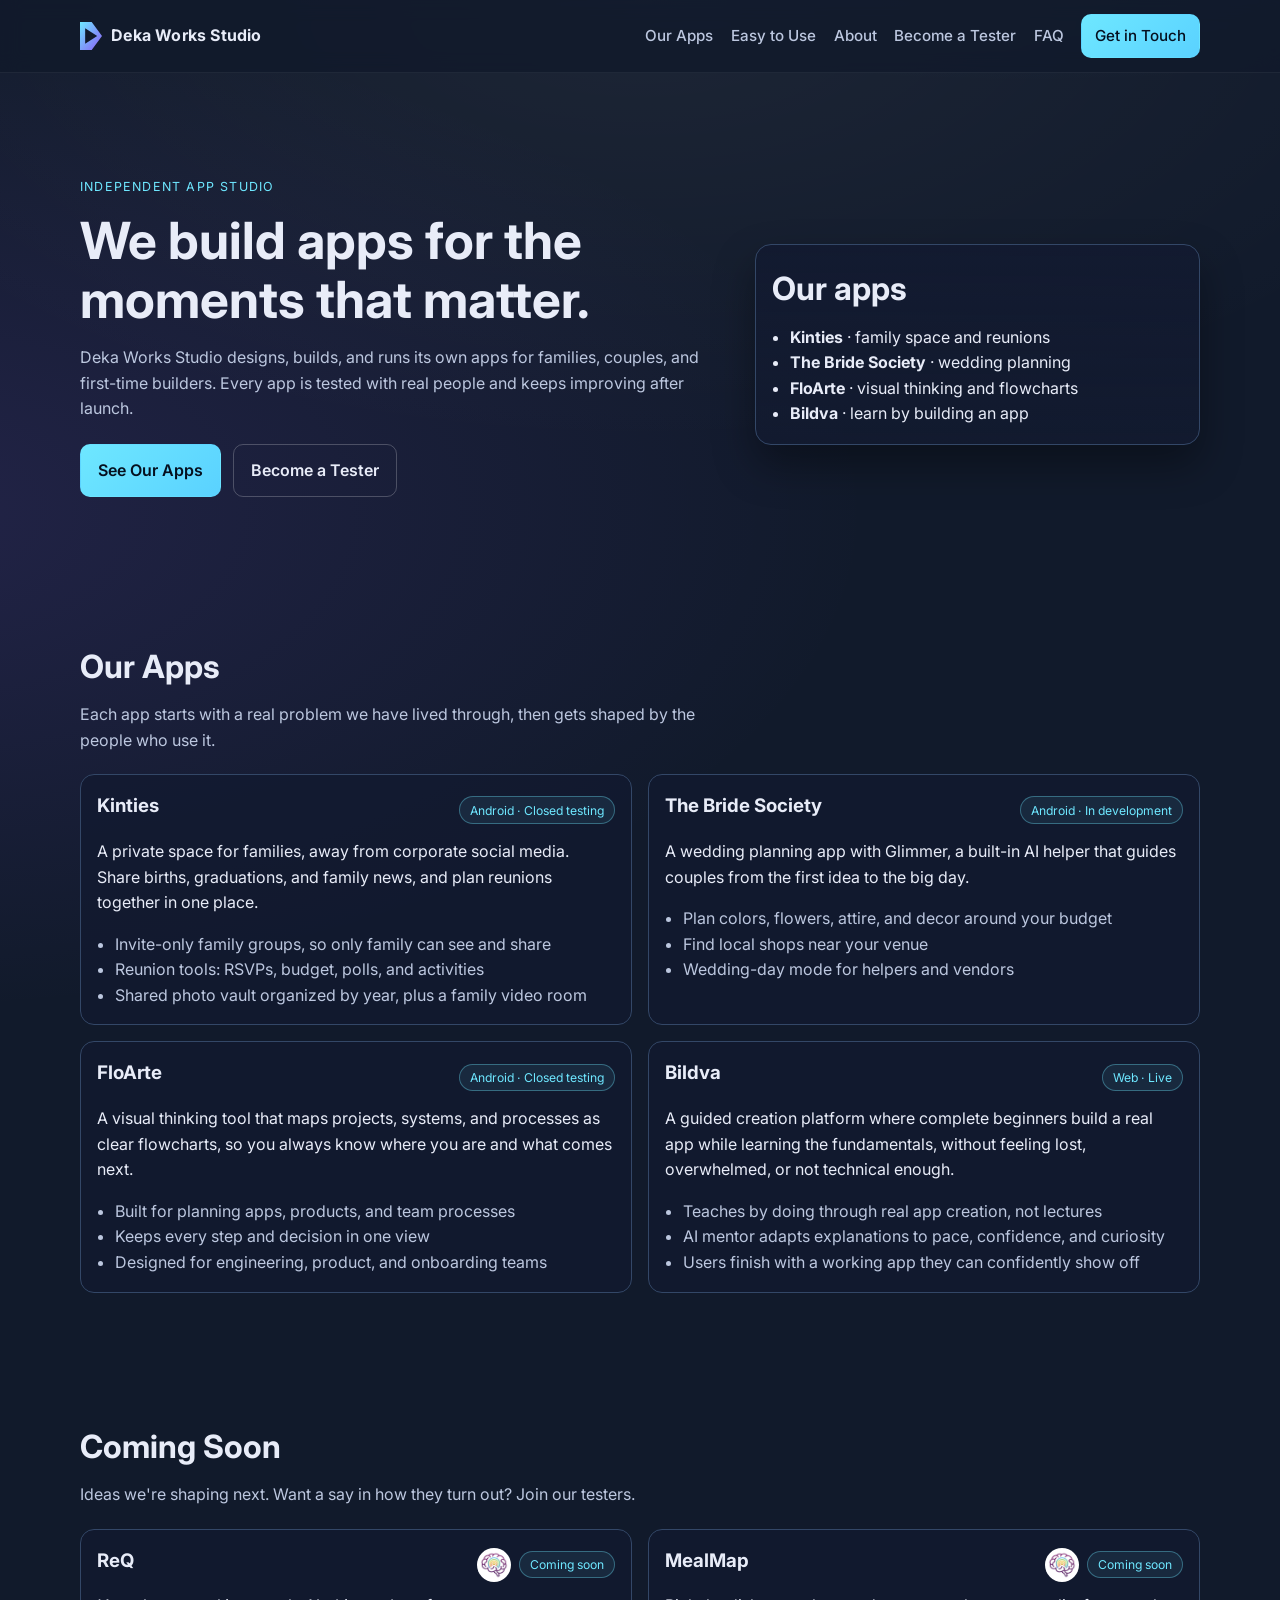
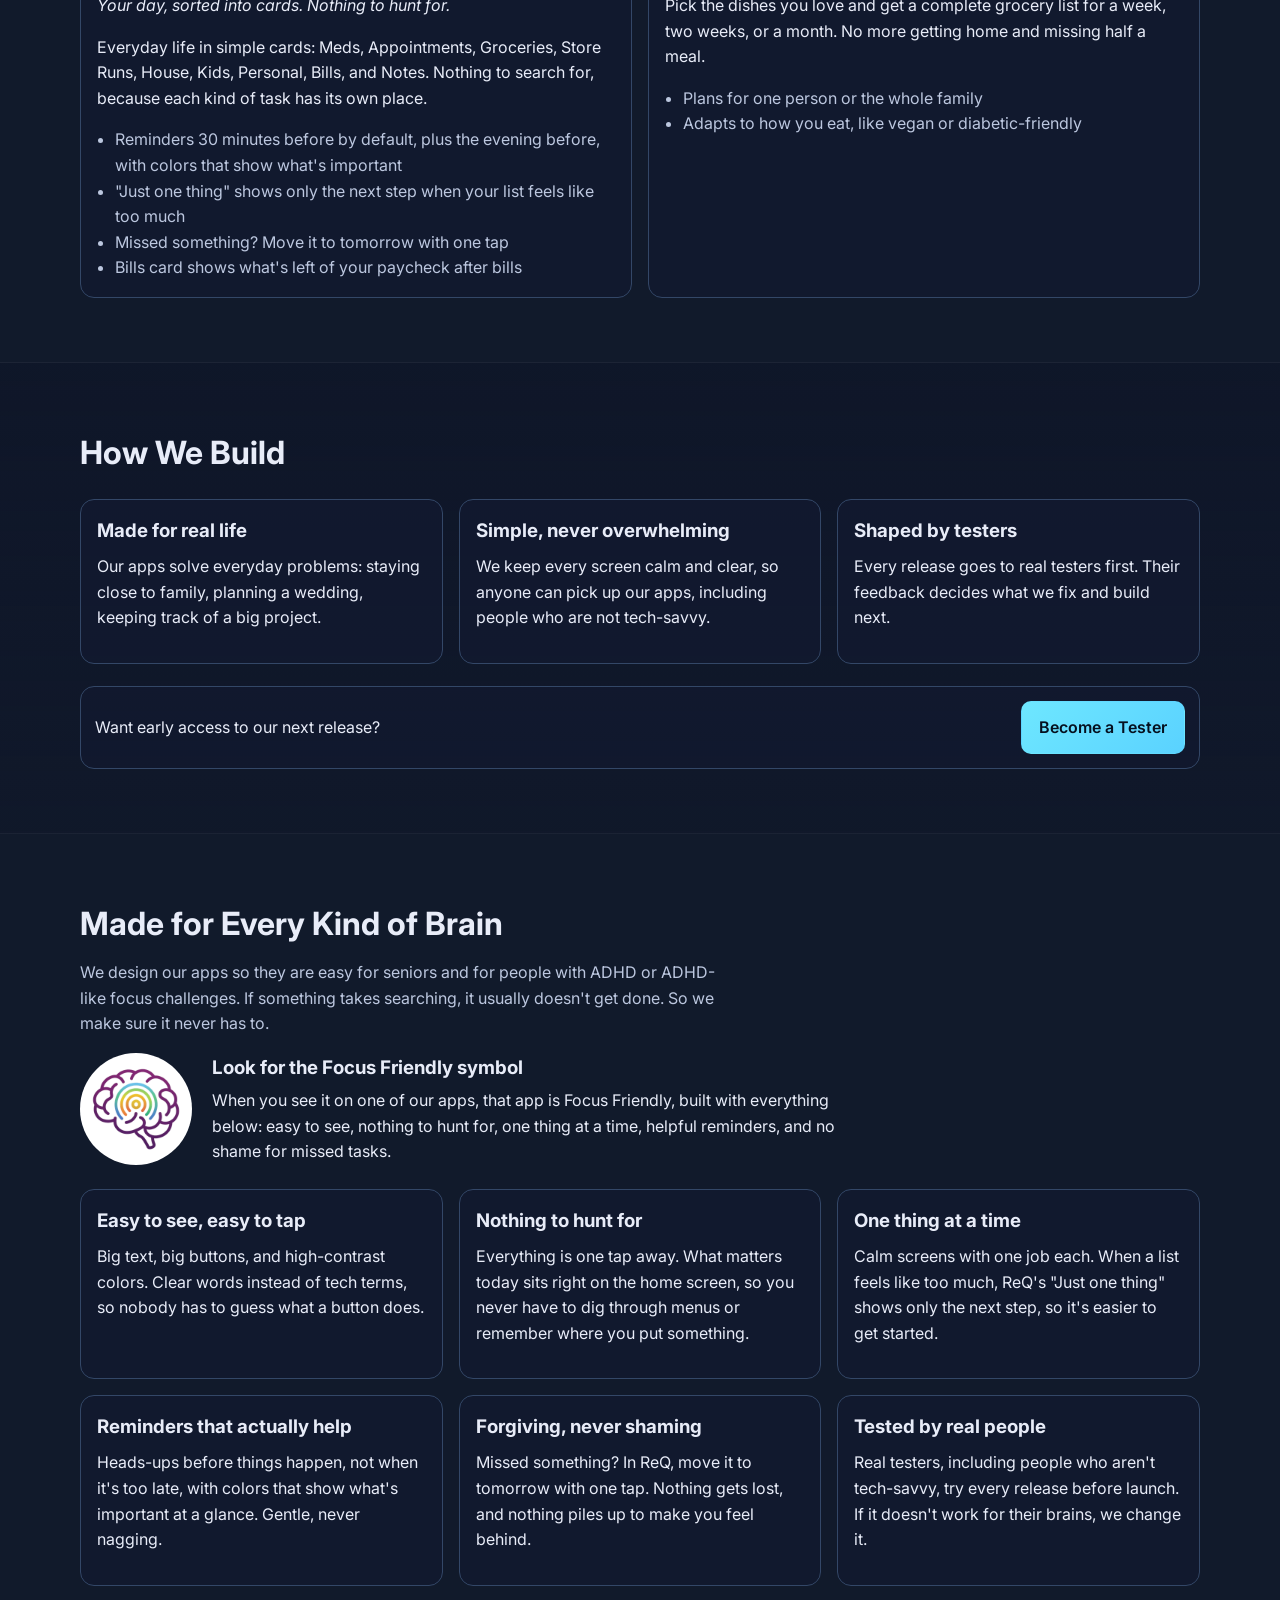
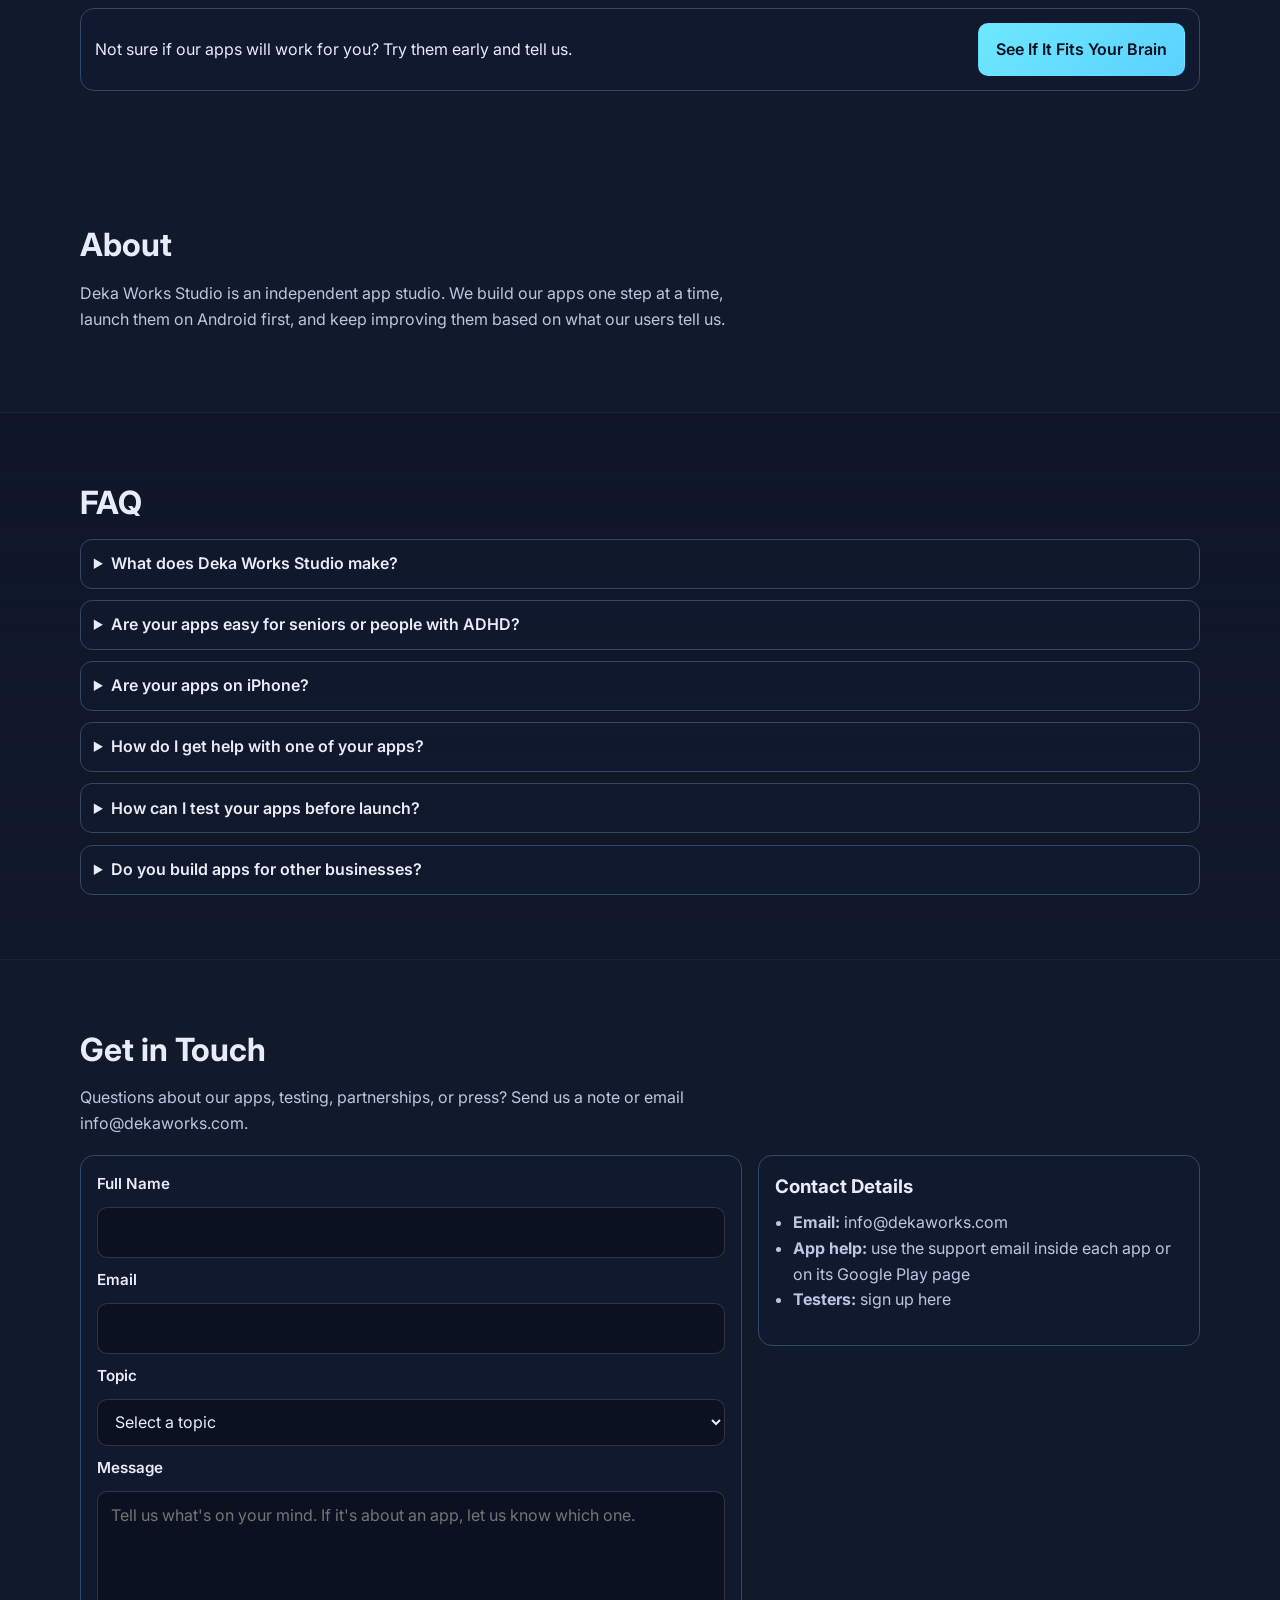
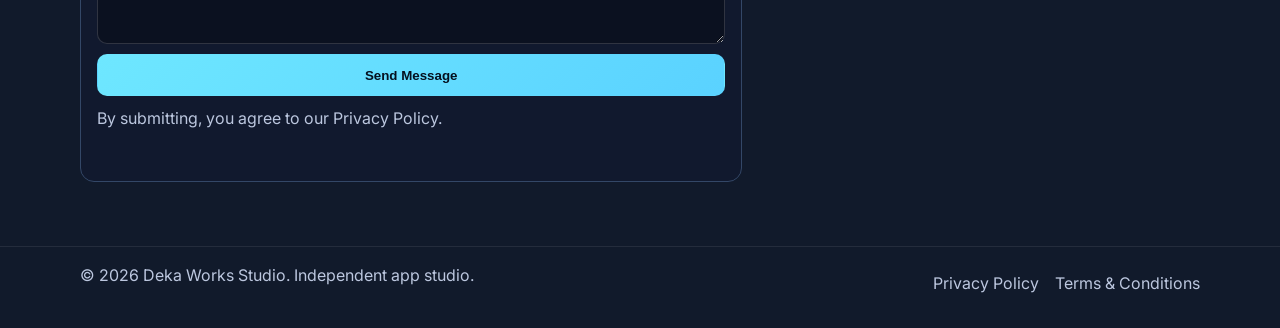
==== commit 8fd39803: "Remove Destiny's Designs from the site for now Takes down the Creative Partners section, its menu li" ====
--- a/index.html
+++ b/index.html
@@ -240,7 +240,6 @@
           <a href="#apps">Our Apps</a>
           <a href="#easy-to-use">Easy to Use</a>
           <a href="#about">About</a>
-          <a href="#partners">Partners</a>
           <a href="app-testers.html">Become a Tester</a>
           <a href="#faq">FAQ</a>
           <a href="#contact" class="btn btn-sm">Get in Touch</a>
@@ -466,38 +465,7 @@
         </div>
       </section>
 
-      <section class="section section-alt" id="partners">
-        <div class="container">
-          <h2>Creative Partners</h2>
-          <p class="section-copy">
-            The people we trust to help bring our apps to life. Need design work? Reach out to them directly.
-          </p>
-          <article class="card partner-card">
-            <div class="case-head">
-              <div>
-                <h3>Destiny&rsquo;s Designs</h3>
-                <p class="partner-role">Destiny Kitchen, Graphic Designer</p>
-              </div>
-              <span class="chip">Creative Partner</span>
-            </div>
-            <p>
-              Destiny designed the brand for The Bride Society, one of our apps, and creates logos, app icons and graphics for growing businesses and organizations.
-            </p>
-            <ul class="partner-services" aria-label="Design services">
-              <li>Logos &amp; branding</li>
-              <li>App icons &amp; screenshots</li>
-              <li>Flyers &amp; social graphics</li>
-              <li>Website graphics</li>
-            </ul>
-            <div class="partner-links">
-              <a class="btn btn-sm" href="destinys-designs.html">See Destiny&rsquo;s work</a>
-              <a class="btn btn-sm btn-ghost" href="mailto:DestinyJKitchen@gmail.com?subject=Design%20project%20(found%20you%20on%20Deka%20Works)">Email Destiny</a>
-            </div>
-          </article>
-        </div>
-      </section>
-
-      <section class="section" id="faq">
+      <section class="section section-alt" id="faq">
         <div class="container">
           <h2>FAQ</h2>
           <details>
@@ -527,7 +495,7 @@
         </div>
       </section>
 
-      <section class="section section-alt" id="contact">
+      <section class="section" id="contact">
         <div class="container">
           <h2>Get in Touch</h2>
           <p class="section-copy">
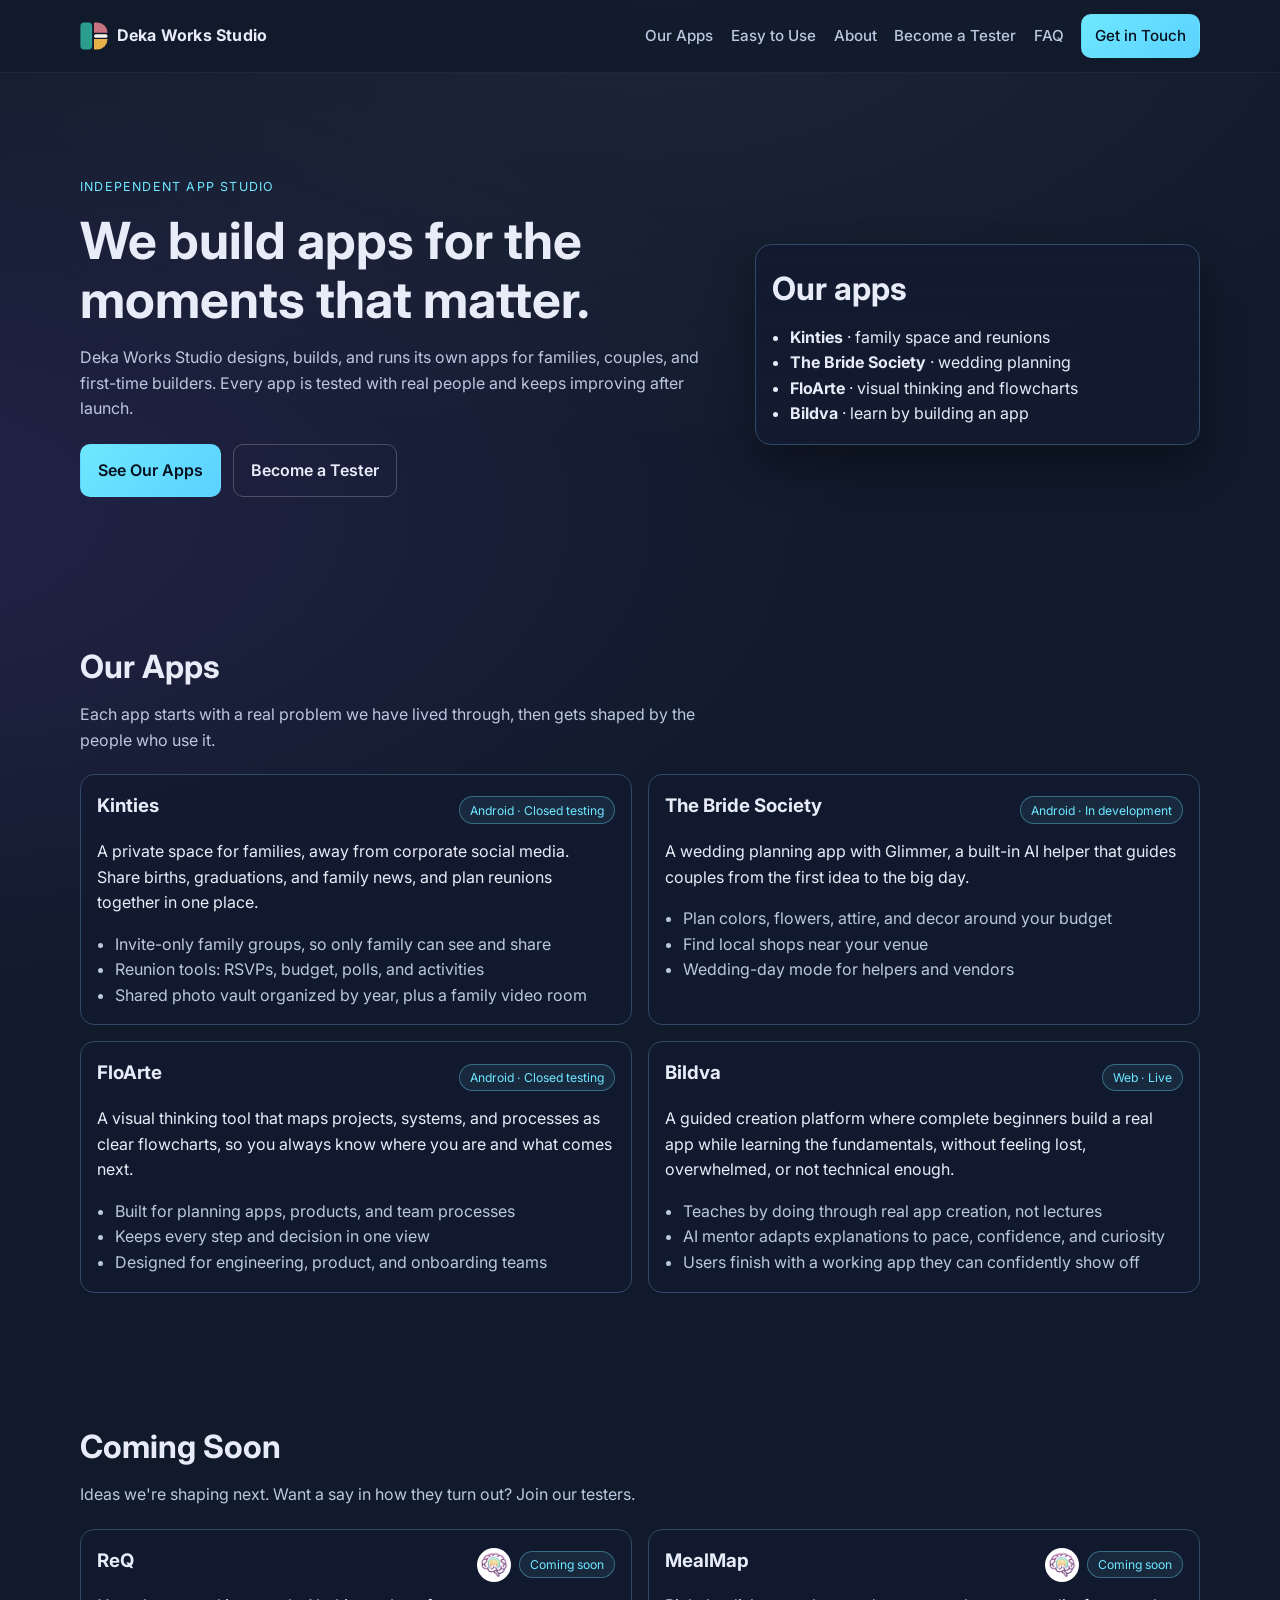
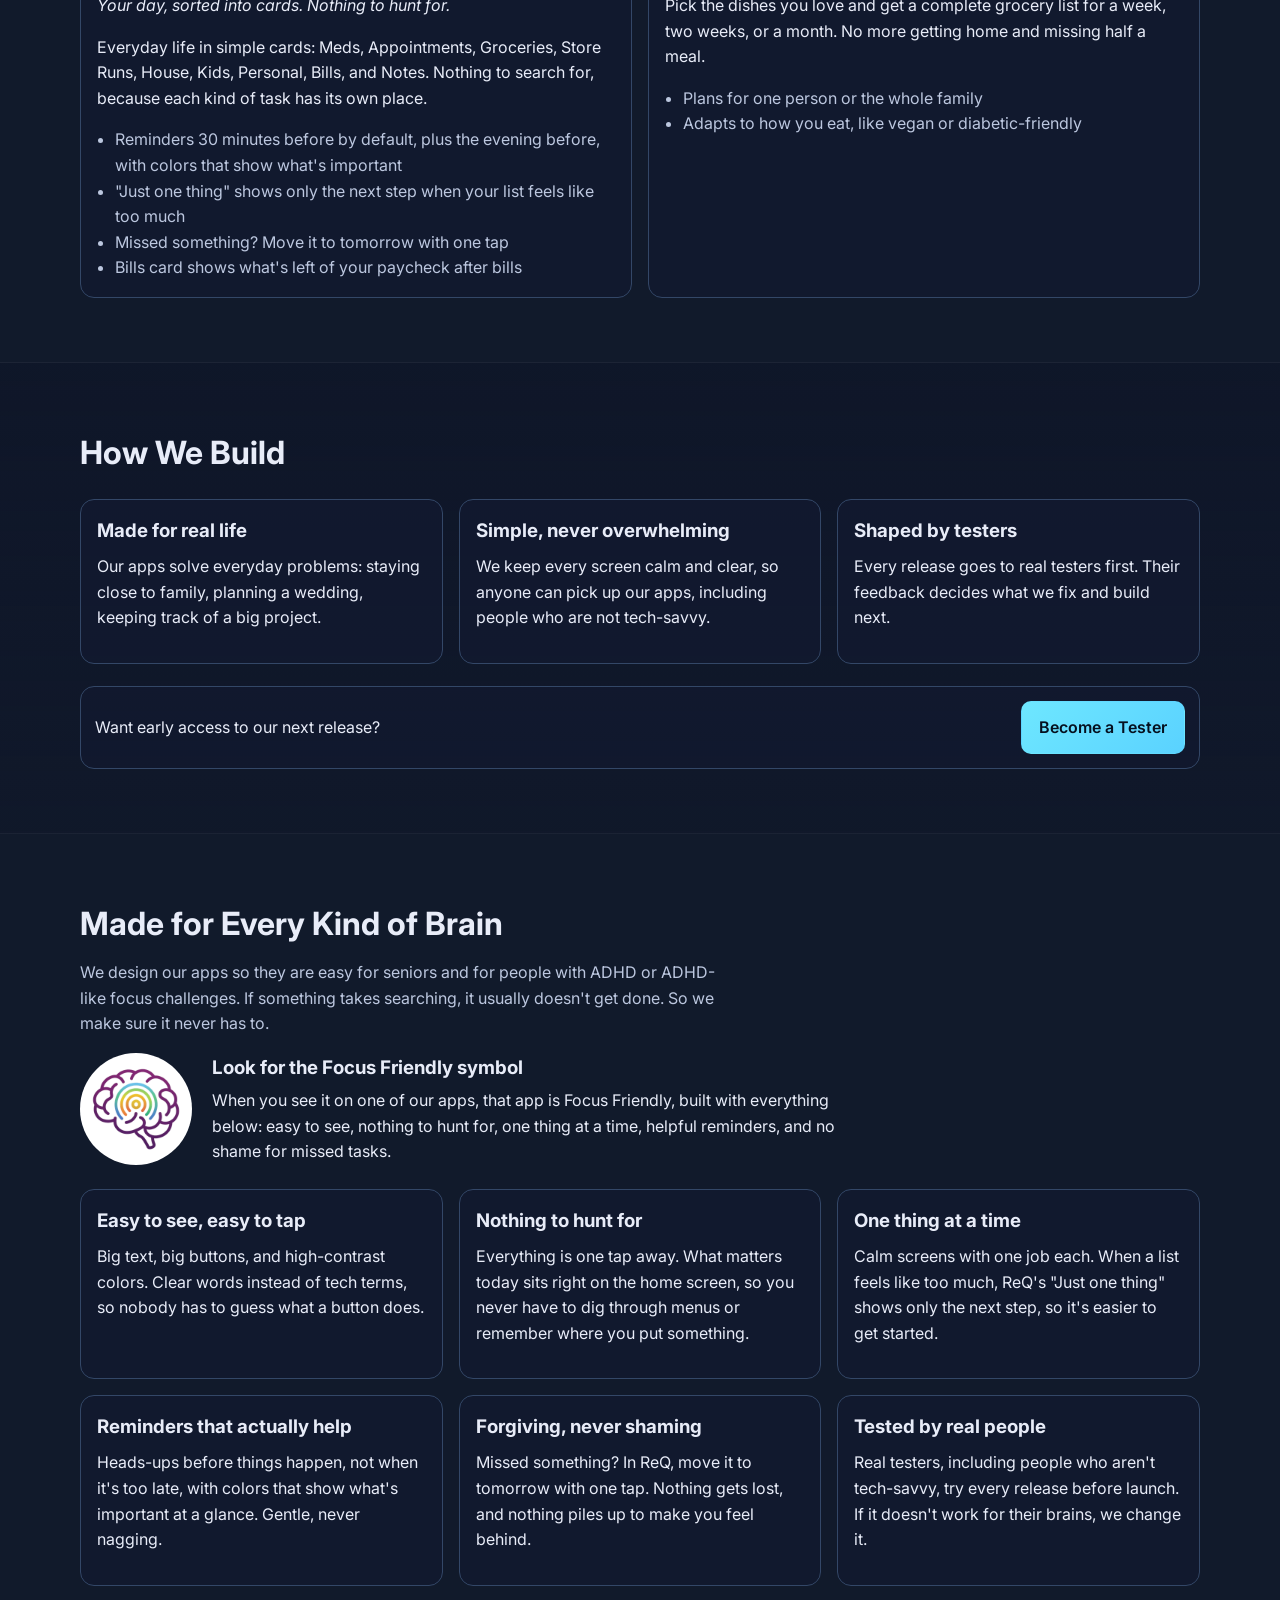
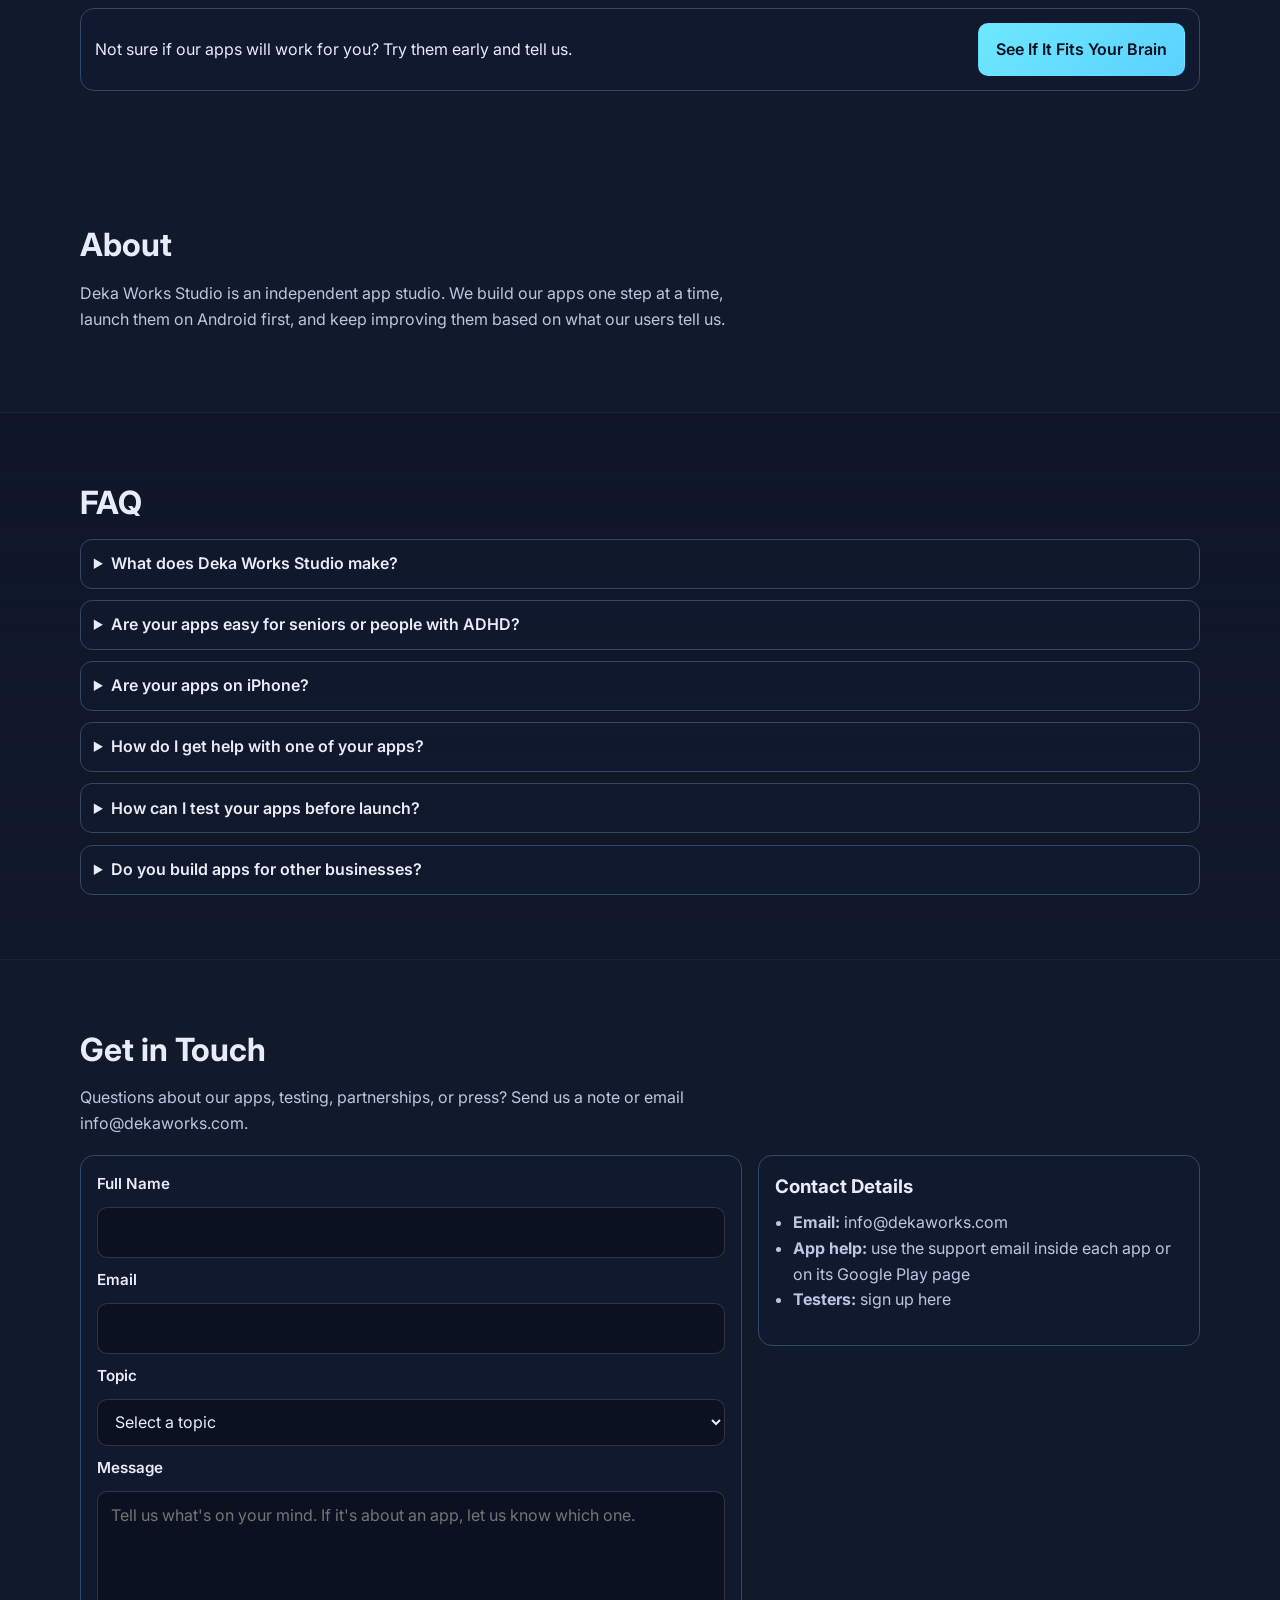
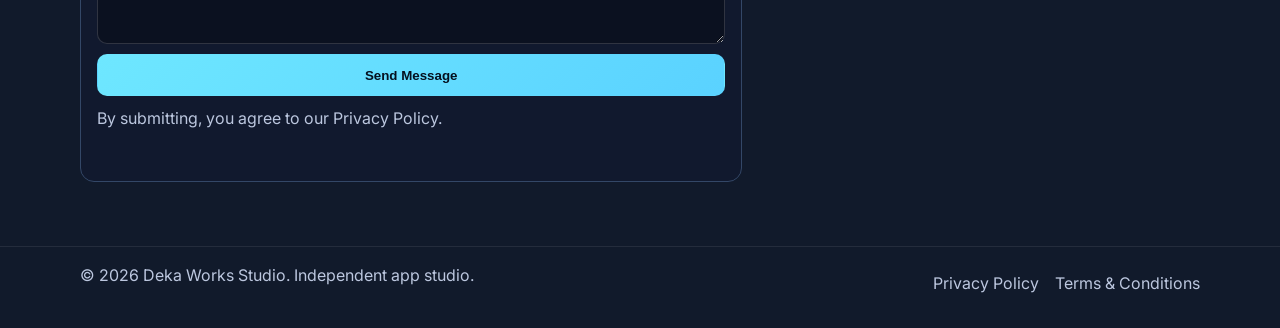
==== commit 8937c9ac: "New Deka Works Studio logo - Header mark (cream middle bar so it shows on the dark header) - Browser" ====
--- a/index.html
+++ b/index.html
@@ -42,7 +42,7 @@
   "@type": "Organization",
   "name": "Deka Works Studio",
   "url": "https://dekaworks.com",
-  "logo": "https://dekaworks.com/assets/logos/logo-dark.png",
+  "logo": "https://dekaworks.com/assets/logos/logo-full.png",
   "description": "Deka Works Studio is an independent app studio that designs, builds, and runs its own apps, including Kinties, The Bride Society, FloArte, and Bildva.",
   "email": "info@dekaworks.com"
 }
@@ -230,7 +230,7 @@
     <header class="site-header" id="top">
       <div class="container nav-wrap">
         <a class="brand" href="#top" aria-label="Deka Works Studio home">
-          <img class="brand-mark" src="assets/logos/logo-icon.svg" alt="" width="22" height="28" />
+          <img class="brand-mark" src="assets/logos/logo-icon-on-dark.svg" alt="" width="28" height="28" />
           <span>Deka Works Studio</span>
         </a>
         <button class="nav-toggle" aria-label="Toggle navigation" aria-expanded="false">
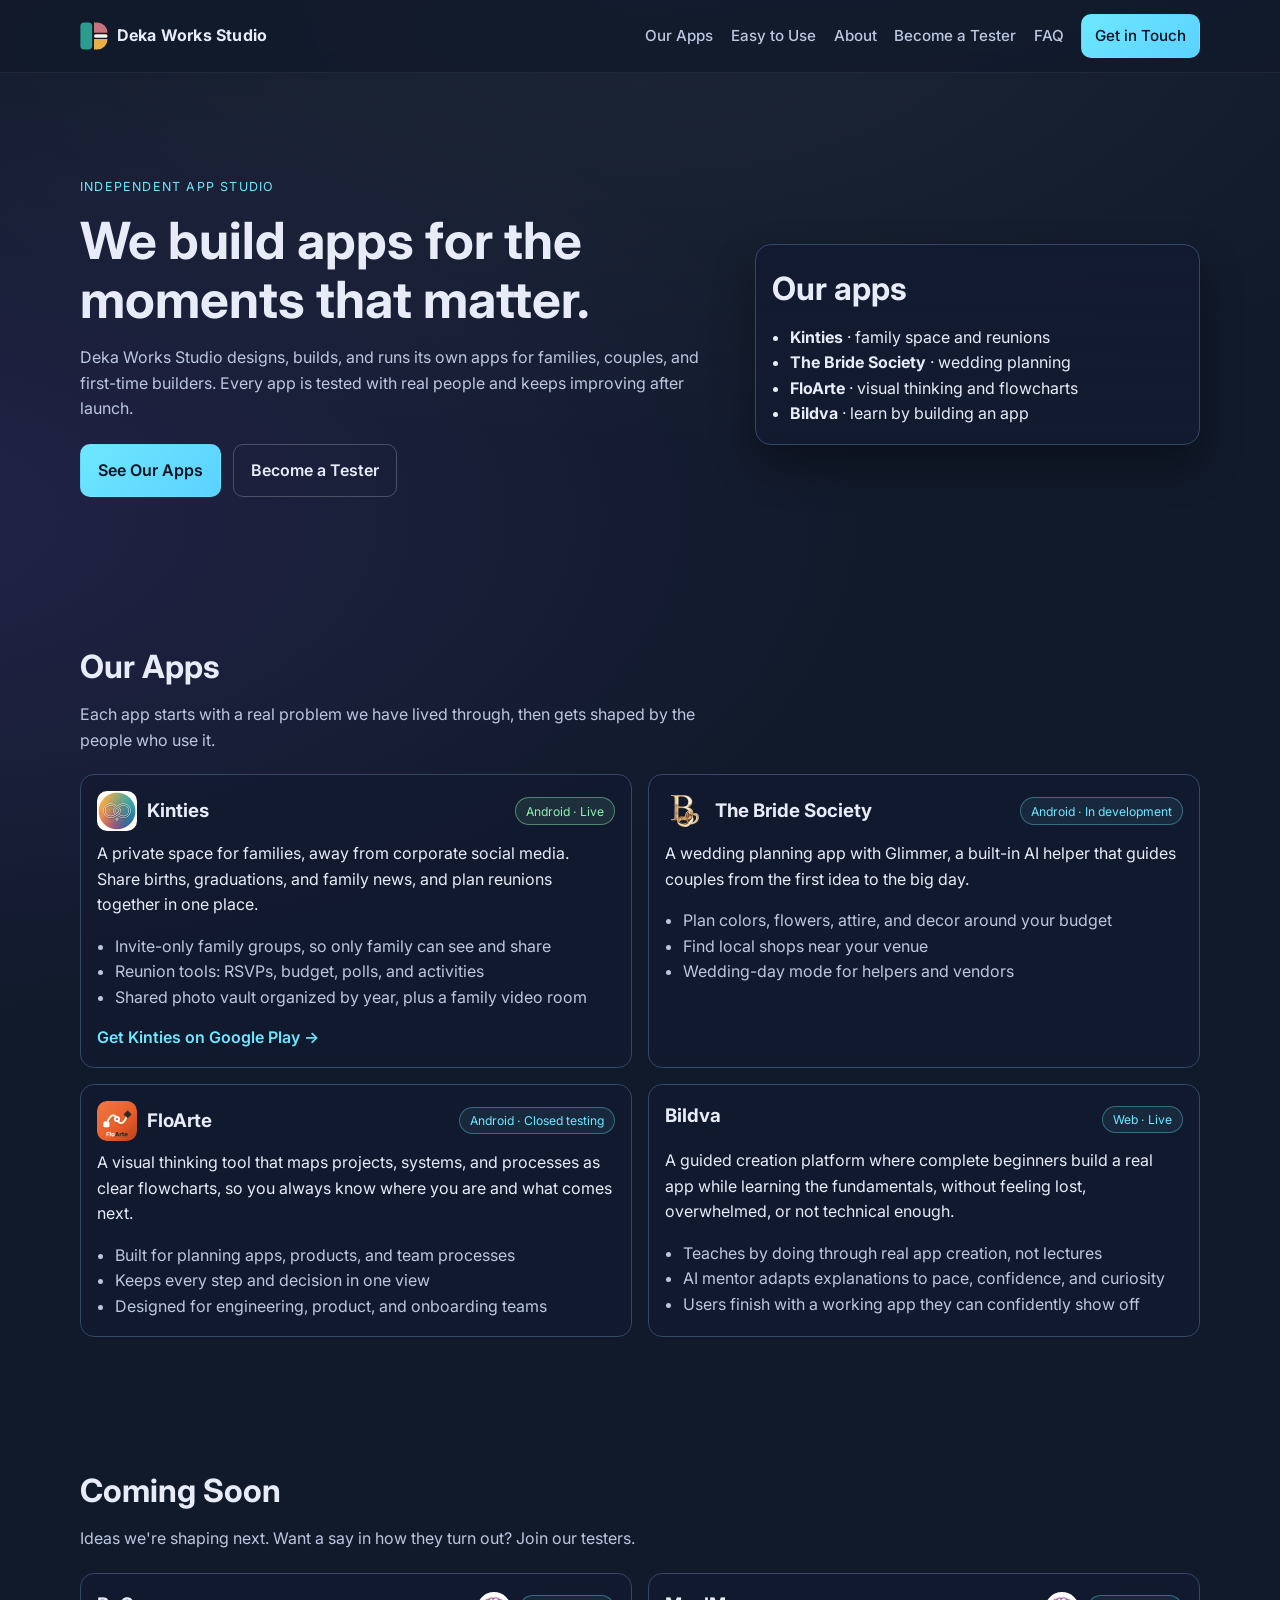
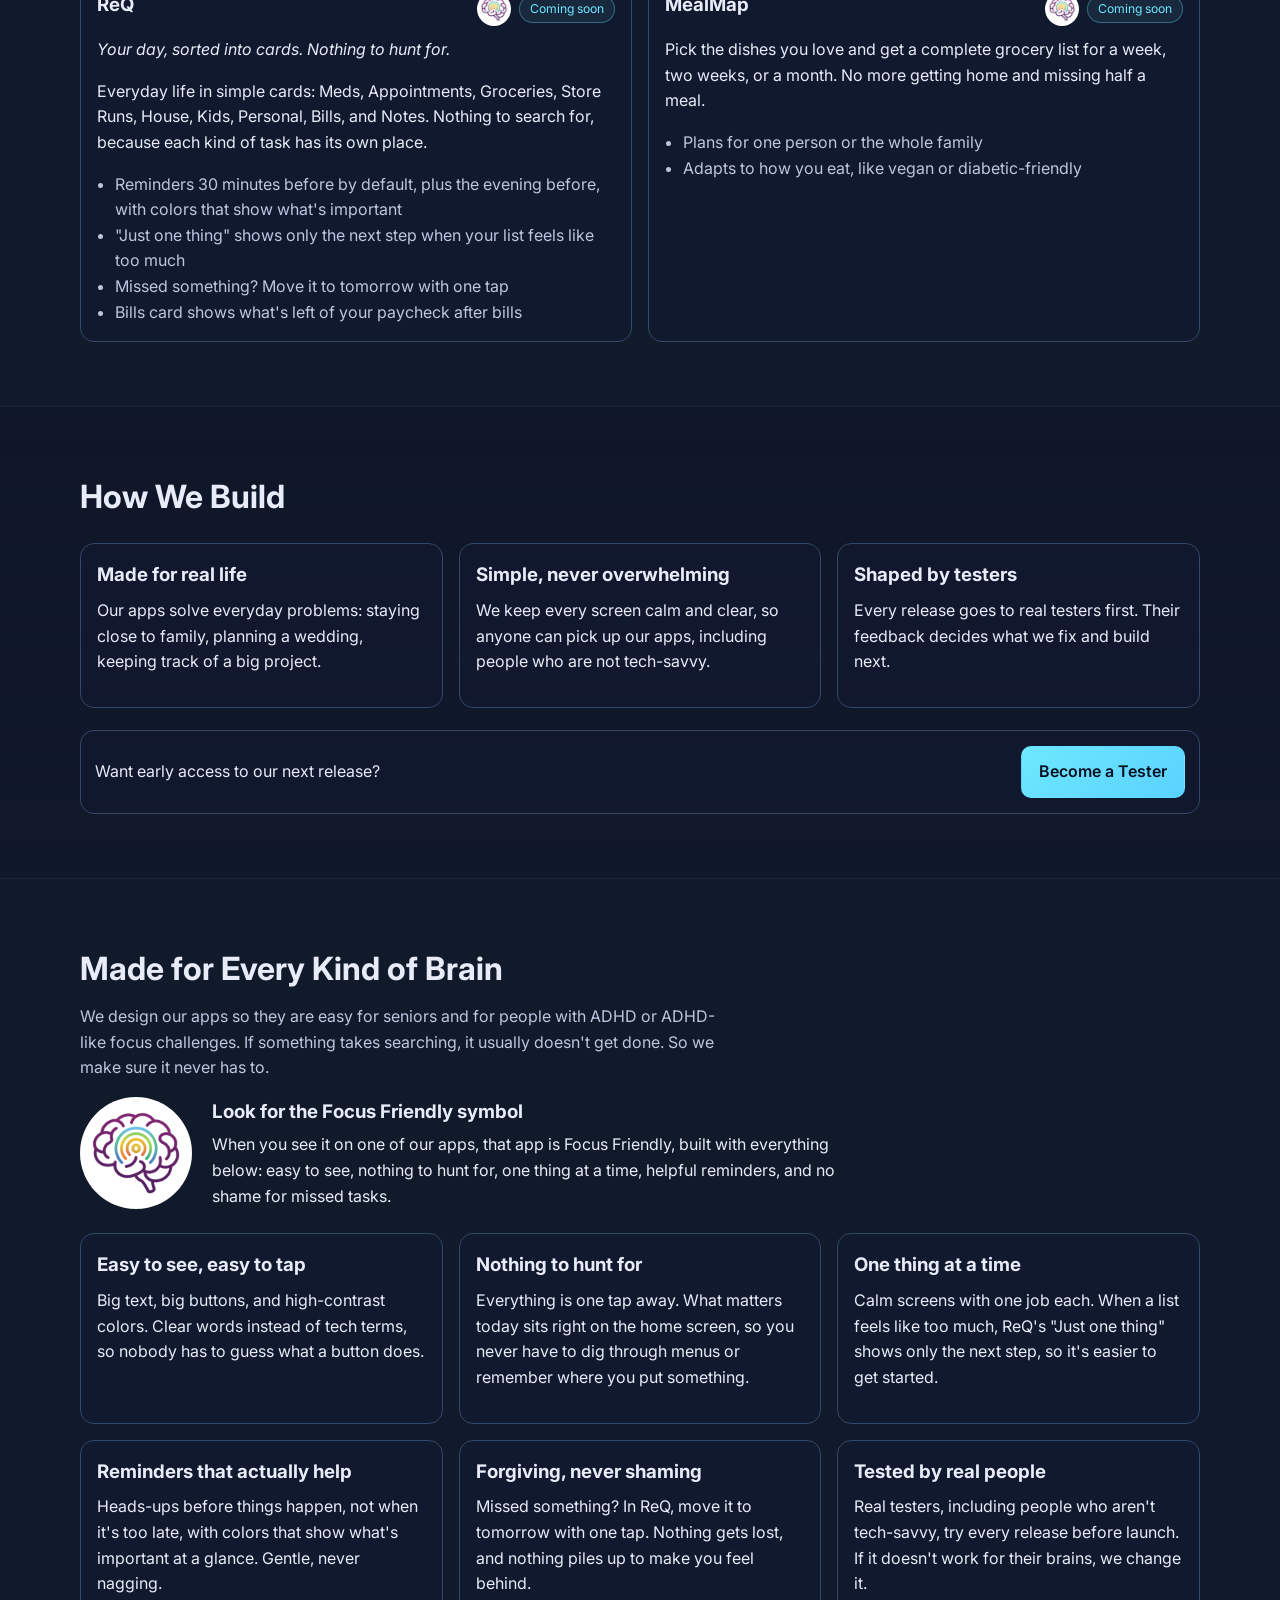
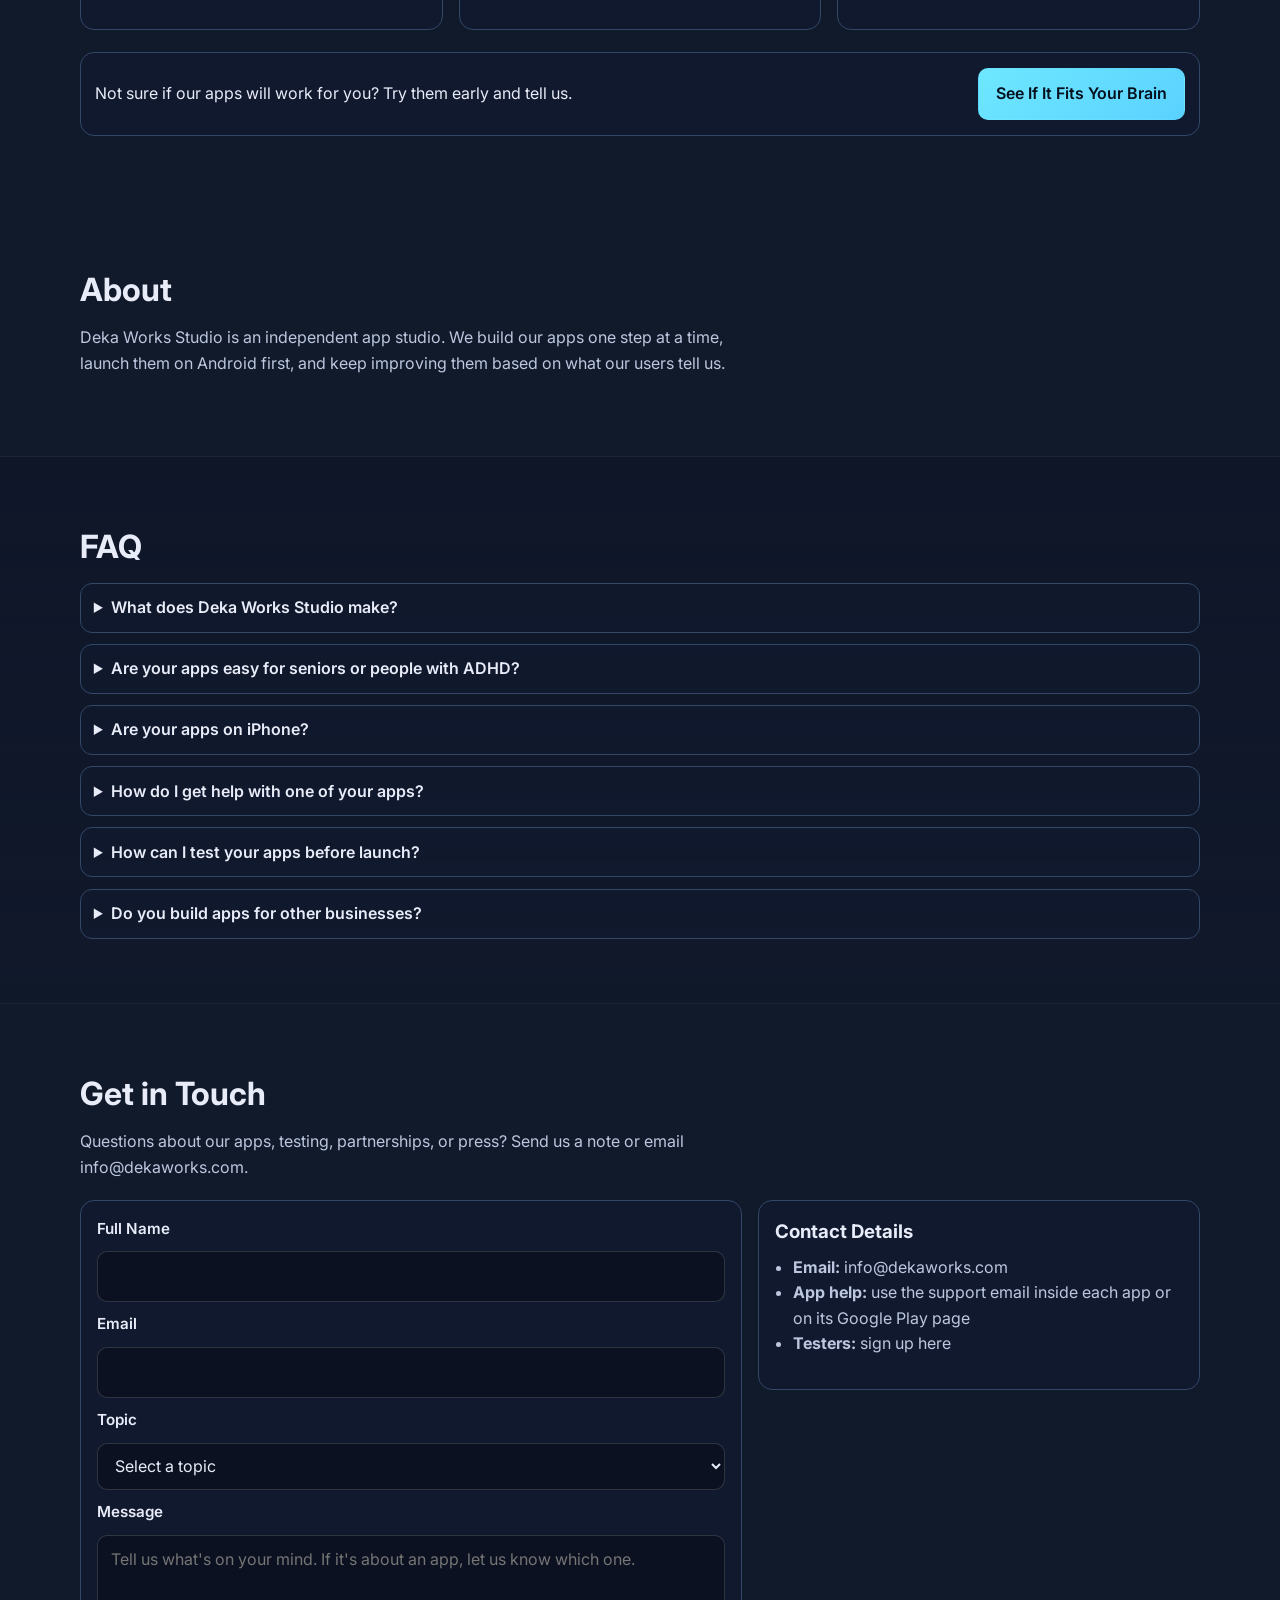
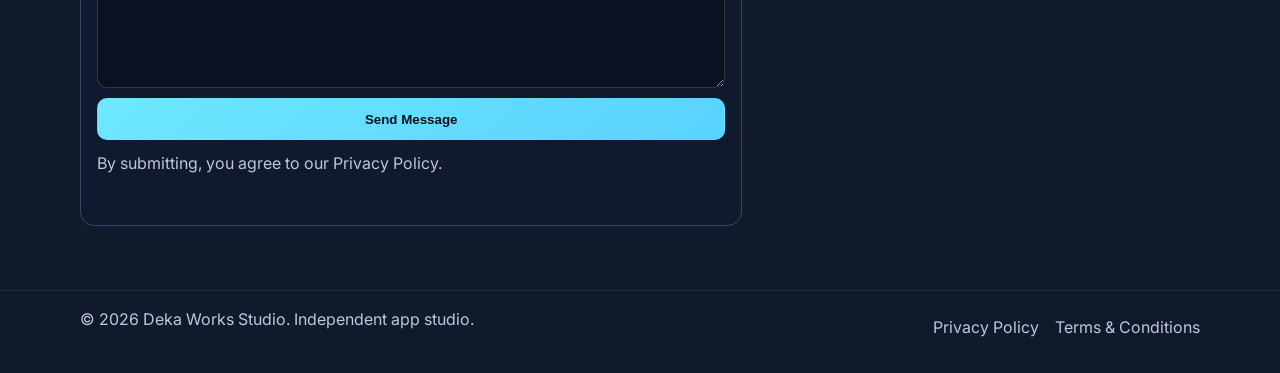
==== commit becf26e8: "App icons on the Our Apps cards; Kinties is live on Google Play Co-Authored-By: Claude Opus 5.5 <nor" ====
--- a/index.html
+++ b/index.html
@@ -283,8 +283,8 @@
           <div class="cards-grid cards-grid-2 portfolio-grid">
             <article class="card case-study">
               <div class="case-head">
-                <h3>Kinties</h3>
-                <span class="chip">Android · Closed testing</span>
+                <h3 class="app-title"><img class="app-icon" src="assets/apps/kinties-icon.png" alt="" width="40" height="40" loading="lazy" decoding="async">Kinties</h3>
+                <span class="chip chip-live">Android · Live</span>
               </div>
               <p>
                 A private space for families, away from corporate social media. Share births, graduations, and family news, and plan reunions together in one place.
@@ -294,10 +294,11 @@
                 <li>Reunion tools: RSVPs, budget, polls, and activities</li>
                 <li>Shared photo vault organized by year, plus a family video room</li>
               </ul>
+              <a class="store-link" href="https://play.google.com/store/apps/details?id=com.kinties.app" target="_blank" rel="noopener">Get Kinties on Google Play →</a>
             </article>
             <article class="card case-study">
               <div class="case-head">
-                <h3>The Bride Society</h3>
+                <h3 class="app-title"><img class="app-icon" src="assets/apps/tbs-icon.png" alt="" width="40" height="40" loading="lazy" decoding="async">The Bride Society</h3>
                 <span class="chip">Android · In development</span>
               </div>
               <p>
@@ -311,7 +312,7 @@
             </article>
             <article class="card case-study">
               <div class="case-head">
-                <h3>FloArte</h3>
+                <h3 class="app-title"><img class="app-icon" src="assets/apps/floarte-icon.png" alt="" width="40" height="40" loading="lazy" decoding="async">FloArte</h3>
                 <span class="chip">Android · Closed testing</span>
               </div>
               <p>
--- a/styles.css
+++ b/styles.css
@@ -933,3 +933,30 @@
   background: #f6efe6;
   object-fit: contain;
 }
+
+.app-title {
+  display: flex;
+  align-items: center;
+  gap: 0.6rem;
+  margin: 0;
+}
+
+.app-icon {
+  width: 40px;
+  height: 40px;
+  border-radius: 10px;
+  flex: none;
+}
+
+.chip-live {
+  color: #8ef0b0;
+  border-color: rgba(142, 240, 176, 0.45);
+  background: rgba(142, 240, 176, 0.1);
+}
+
+.store-link {
+  display: inline-block;
+  margin-top: 0.9rem;
+  font-weight: 600;
+  color: var(--brand);
+}
--- a/styles.css
+++ b/styles.css
@@ -933,3 +933,30 @@
   background: #f6efe6;
   object-fit: contain;
 }
+
+.app-title {
+  display: flex;
+  align-items: center;
+  gap: 0.6rem;
+  margin: 0;
+}
+
+.app-icon {
+  width: 40px;
+  height: 40px;
+  border-radius: 10px;
+  flex: none;
+}
+
+.chip-live {
+  color: #8ef0b0;
+  border-color: rgba(142, 240, 176, 0.45);
+  background: rgba(142, 240, 176, 0.1);
+}
+
+.store-link {
+  display: inline-block;
+  margin-top: 0.9rem;
+  font-weight: 600;
+  color: var(--brand);
+}
--- a/styles.css
+++ b/styles.css
@@ -933,3 +933,30 @@
   background: #f6efe6;
   object-fit: contain;
 }
+
+.app-title {
+  display: flex;
+  align-items: center;
+  gap: 0.6rem;
+  margin: 0;
+}
+
+.app-icon {
+  width: 40px;
+  height: 40px;
+  border-radius: 10px;
+  flex: none;
+}
+
+.chip-live {
+  color: #8ef0b0;
+  border-color: rgba(142, 240, 176, 0.45);
+  background: rgba(142, 240, 176, 0.1);
+}
+
+.store-link {
+  display: inline-block;
+  margin-top: 0.9rem;
+  font-weight: 600;
+  color: var(--brand);
+}
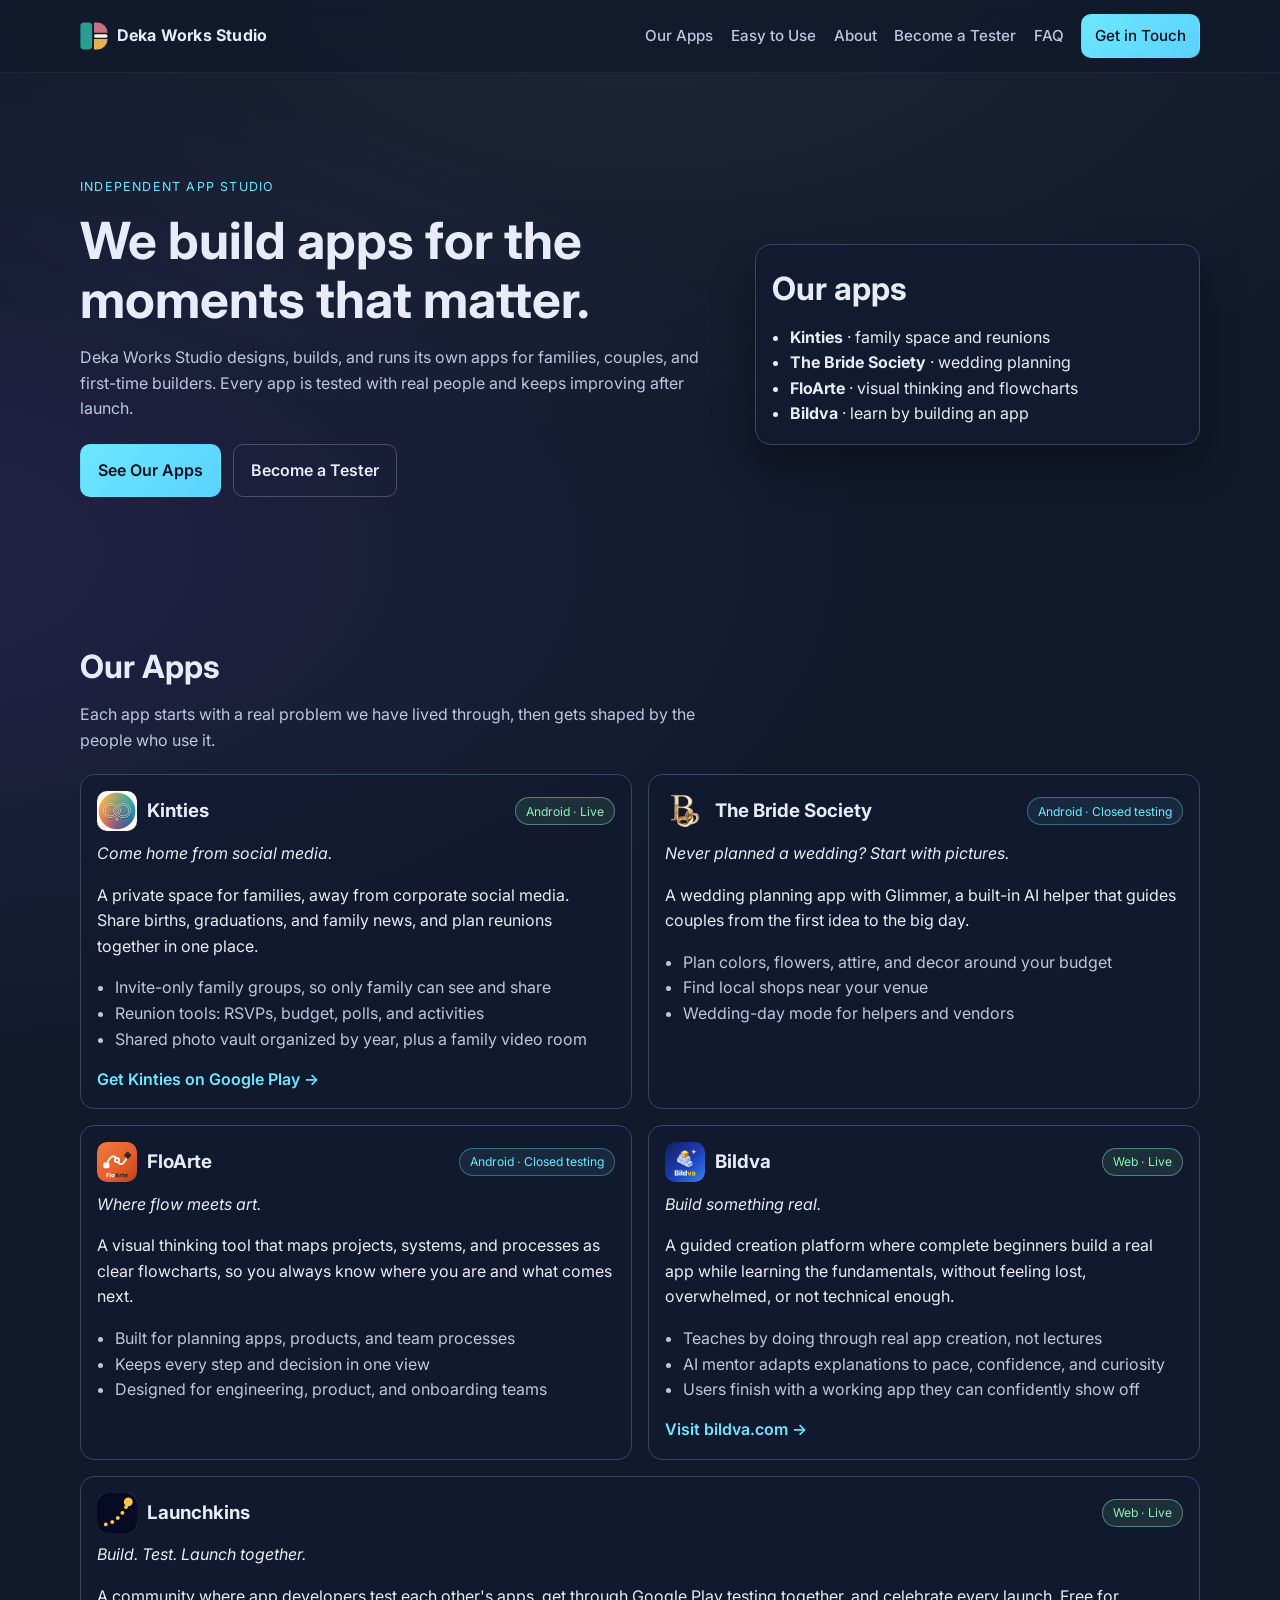
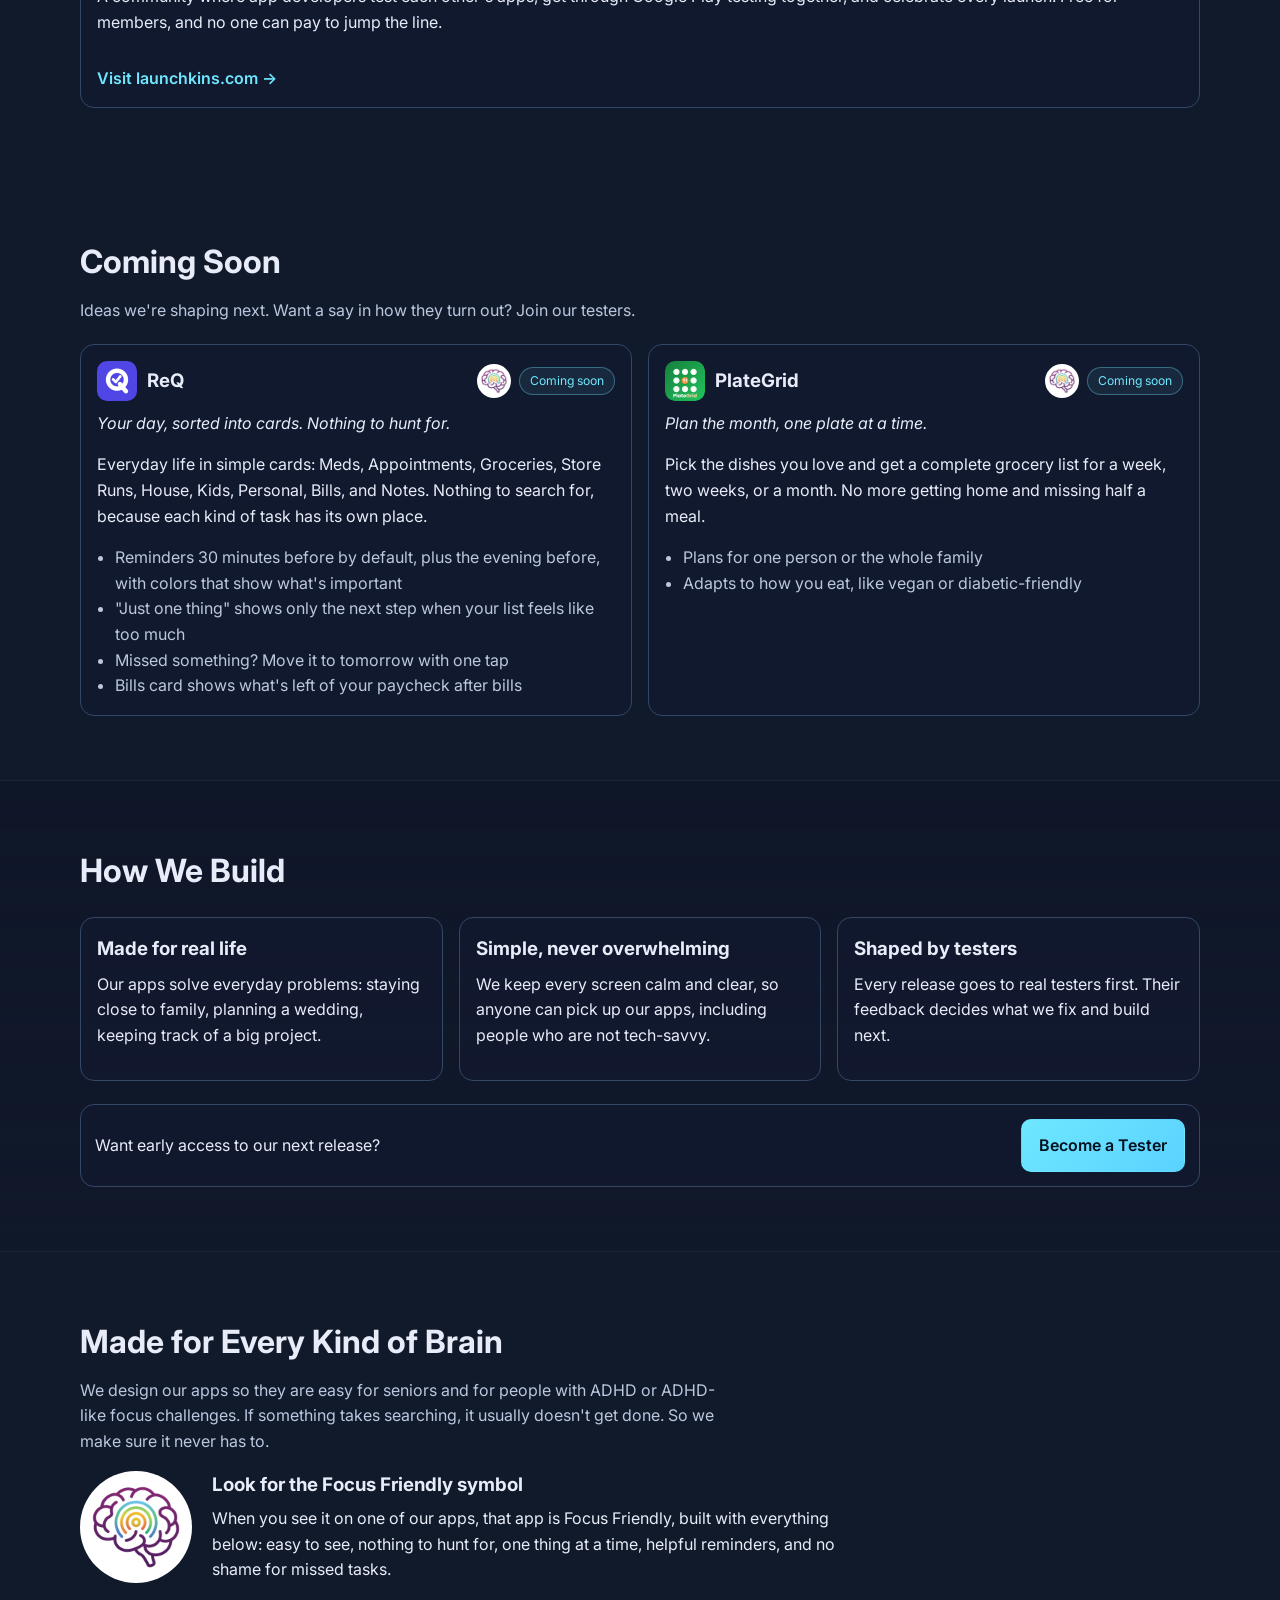
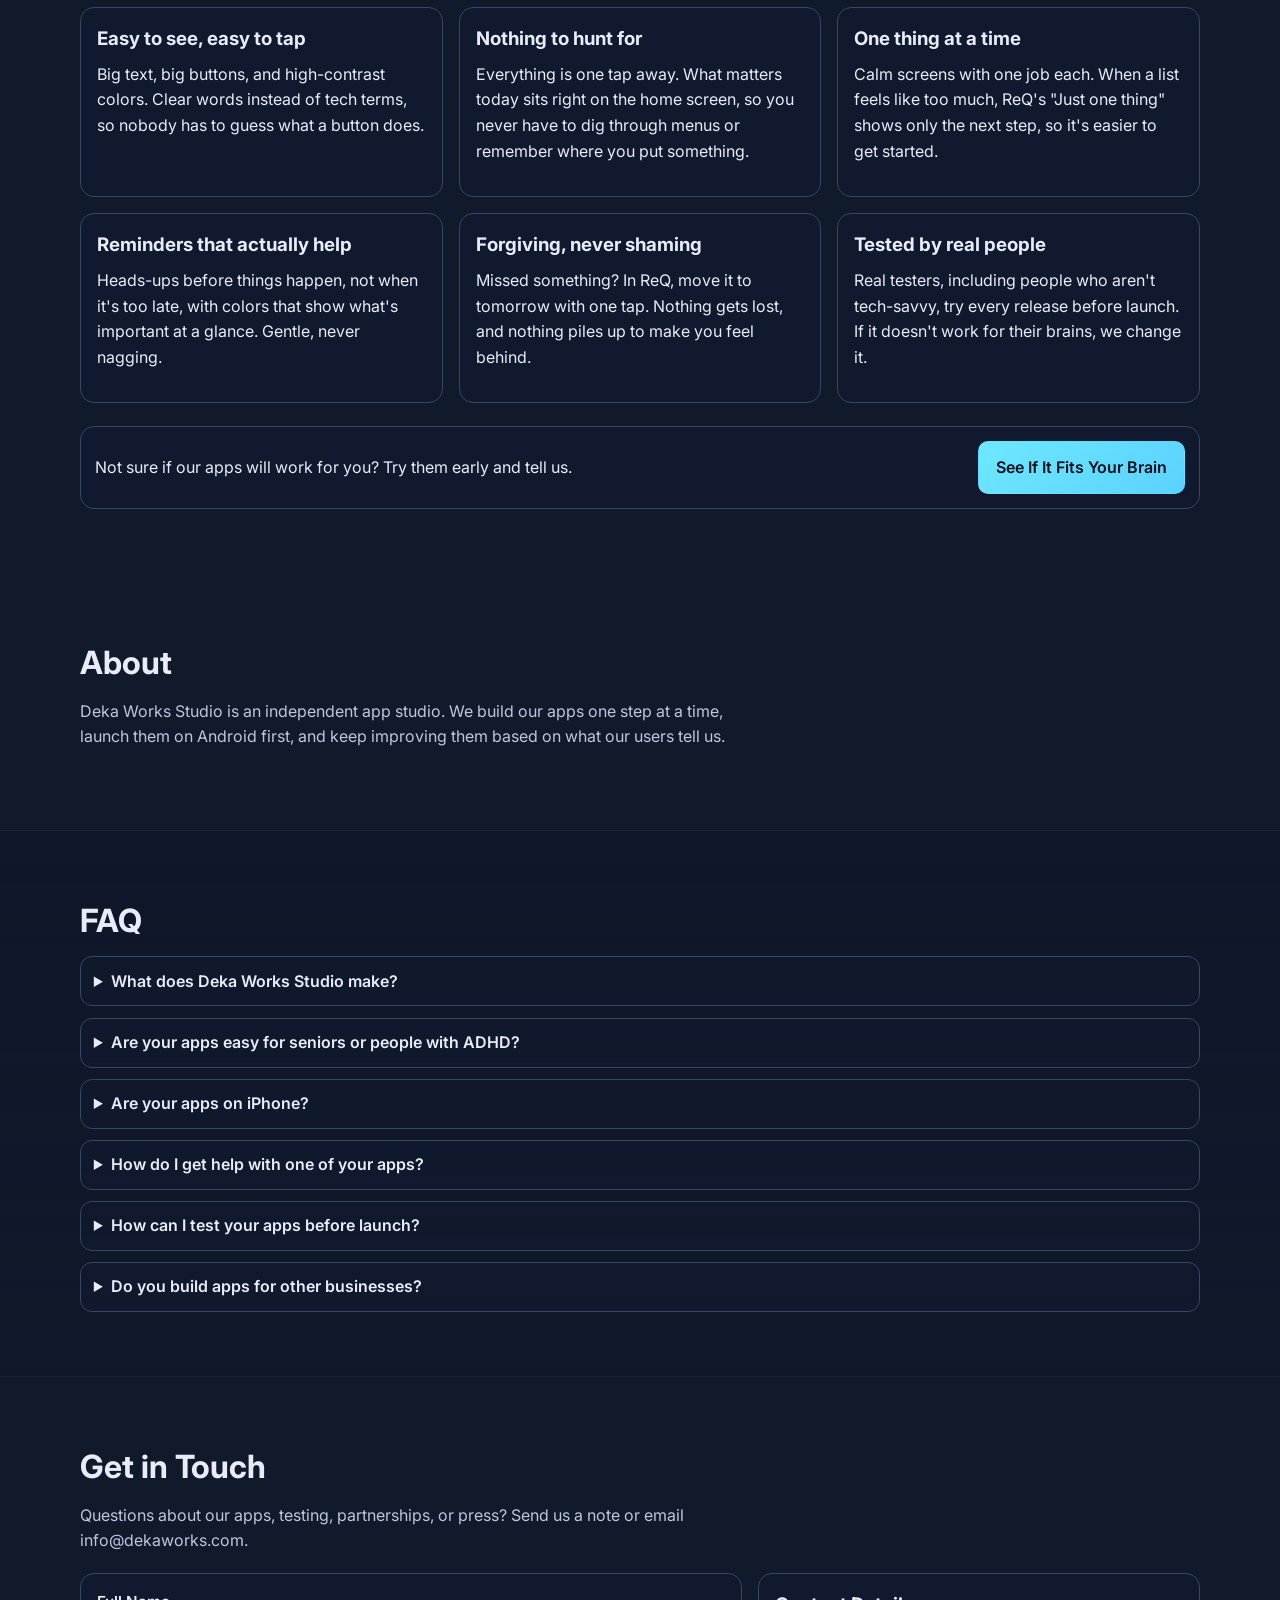
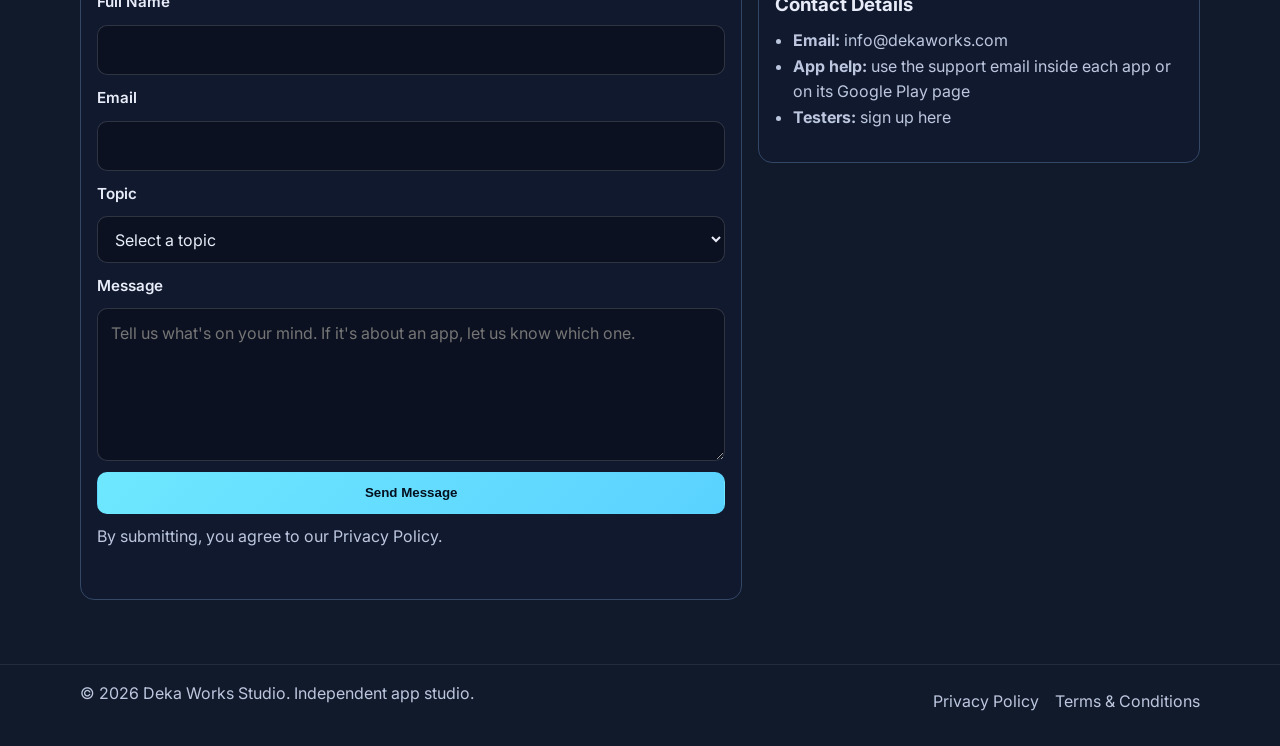
==== commit 1e1b7f1d: "Logos for every app, taglines, Launchkins and PlateGrid cards Co-Authored-By: Claude Opus 5.5 <norep" ====
--- a/index.html
+++ b/index.html
@@ -286,6 +286,7 @@
                 <h3 class="app-title"><img class="app-icon" src="assets/apps/kinties-icon.png" alt="" width="40" height="40" loading="lazy" decoding="async">Kinties</h3>
                 <span class="chip chip-live">Android · Live</span>
               </div>
+              <p class="case-tagline"><em>Come home from social media.</em></p>
               <p>
                 A private space for families, away from corporate social media. Share births, graduations, and family news, and plan reunions together in one place.
               </p>
@@ -299,8 +300,9 @@
             <article class="card case-study">
               <div class="case-head">
                 <h3 class="app-title"><img class="app-icon" src="assets/apps/tbs-icon.png" alt="" width="40" height="40" loading="lazy" decoding="async">The Bride Society</h3>
-                <span class="chip">Android · In development</span>
+                <span class="chip">Android · Closed testing</span>
               </div>
+              <p class="case-tagline"><em>Never planned a wedding? Start with pictures.</em></p>
               <p>
                 A wedding planning app with Glimmer, a built-in AI helper that guides couples from the first idea to the big day.
               </p>
@@ -315,6 +317,7 @@
                 <h3 class="app-title"><img class="app-icon" src="assets/apps/floarte-icon.png" alt="" width="40" height="40" loading="lazy" decoding="async">FloArte</h3>
                 <span class="chip">Android · Closed testing</span>
               </div>
+              <p class="case-tagline"><em>Where flow meets art.</em></p>
               <p>
                 A visual thinking tool that maps projects, systems, and processes as clear flowcharts, so you always know where you are and what comes next.
               </p>
@@ -326,9 +329,10 @@
             </article>
             <article class="card case-study">
               <div class="case-head">
-                <h3>Bildva</h3>
-                <span class="chip">Web · Live</span>
+                <h3 class="app-title"><img class="app-icon" src="assets/apps/bildva-icon.png" alt="" width="40" height="40" loading="lazy" decoding="async">Bildva</h3>
+                <span class="chip chip-live">Web · Live</span>
               </div>
+              <p class="case-tagline"><em>Build something real.</em></p>
               <p>
                 A guided creation platform where complete beginners build a real app while learning the fundamentals, without feeling lost, overwhelmed, or not technical enough.
               </p>
@@ -337,6 +341,18 @@
                 <li>AI mentor adapts explanations to pace, confidence, and curiosity</li>
                 <li>Users finish with a working app they can confidently show off</li>
               </ul>
+              <a class="store-link" href="https://bildva.com" target="_blank" rel="noopener">Visit bildva.com →</a>
+            </article>
+            <article class="card case-study card-wide">
+              <div class="case-head">
+                <h3 class="app-title"><img class="app-icon" src="assets/apps/launchkins-icon.png" alt="" width="40" height="40" loading="lazy" decoding="async">Launchkins</h3>
+                <span class="chip chip-live">Web · Live</span>
+              </div>
+              <p class="case-tagline"><em>Build. Test. Launch together.</em></p>
+              <p>
+                A community where app developers test each other's apps, get through Google Play testing together, and celebrate every launch. Free for members, and no one can pay to jump the line.
+              </p>
+              <a class="store-link" href="https://launchkins.com" target="_blank" rel="noopener">Visit launchkins.com →</a>
             </article>
           </div>
         </div>
@@ -352,7 +368,7 @@
           <div class="cards-grid cards-grid-2">
             <article class="card case-study">
               <div class="case-head">
-                <h3>ReQ</h3>
+                <h3 class="app-title"><img class="app-icon" src="assets/apps/req-icon.png" alt="" width="40" height="40" loading="lazy" decoding="async">ReQ</h3>
                 <span class="case-tags"><span class="brain-badge brain-badge-sm" title="Focus Friendly: built for every kind of brain"><img src="assets/images/focus-friendly.png" alt="Focus Friendly" width="28" height="28" loading="lazy" decoding="async"></span><span class="chip">Coming soon</span></span>
               </div>
               <p class="case-tagline"><em>Your day, sorted into cards. Nothing to hunt for.</em></p>
@@ -368,9 +384,10 @@
             </article>
             <article class="card case-study">
               <div class="case-head">
-                <h3>MealMap</h3>
+                <h3 class="app-title"><img class="app-icon" src="assets/apps/plategrid-icon.png" alt="" width="40" height="40" loading="lazy" decoding="async">PlateGrid</h3>
                 <span class="case-tags"><span class="brain-badge brain-badge-sm" title="Focus Friendly: built for every kind of brain"><img src="assets/images/focus-friendly.png" alt="Focus Friendly" width="28" height="28" loading="lazy" decoding="async"></span><span class="chip">Coming soon</span></span>
               </div>
+              <p class="case-tagline"><em>Plan the month, one plate at a time.</em></p>
               <p>
                 Pick the dishes you love and get a complete grocery list for a week, two weeks, or a month. No more getting home and missing half a meal.
               </p>
--- a/styles.css
+++ b/styles.css
@@ -960,3 +960,7 @@
   font-weight: 600;
   color: var(--brand);
 }
+
+.cards-grid.cards-grid-2 .card-wide {
+  grid-column: 1 / -1;
+}
--- a/styles.css
+++ b/styles.css
@@ -960,3 +960,7 @@
   font-weight: 600;
   color: var(--brand);
 }
+
+.cards-grid.cards-grid-2 .card-wide {
+  grid-column: 1 / -1;
+}
--- a/styles.css
+++ b/styles.css
@@ -960,3 +960,7 @@
   font-weight: 600;
   color: var(--brand);
 }
+
+.cards-grid.cards-grid-2 .card-wide {
+  grid-column: 1 / -1;
+}
